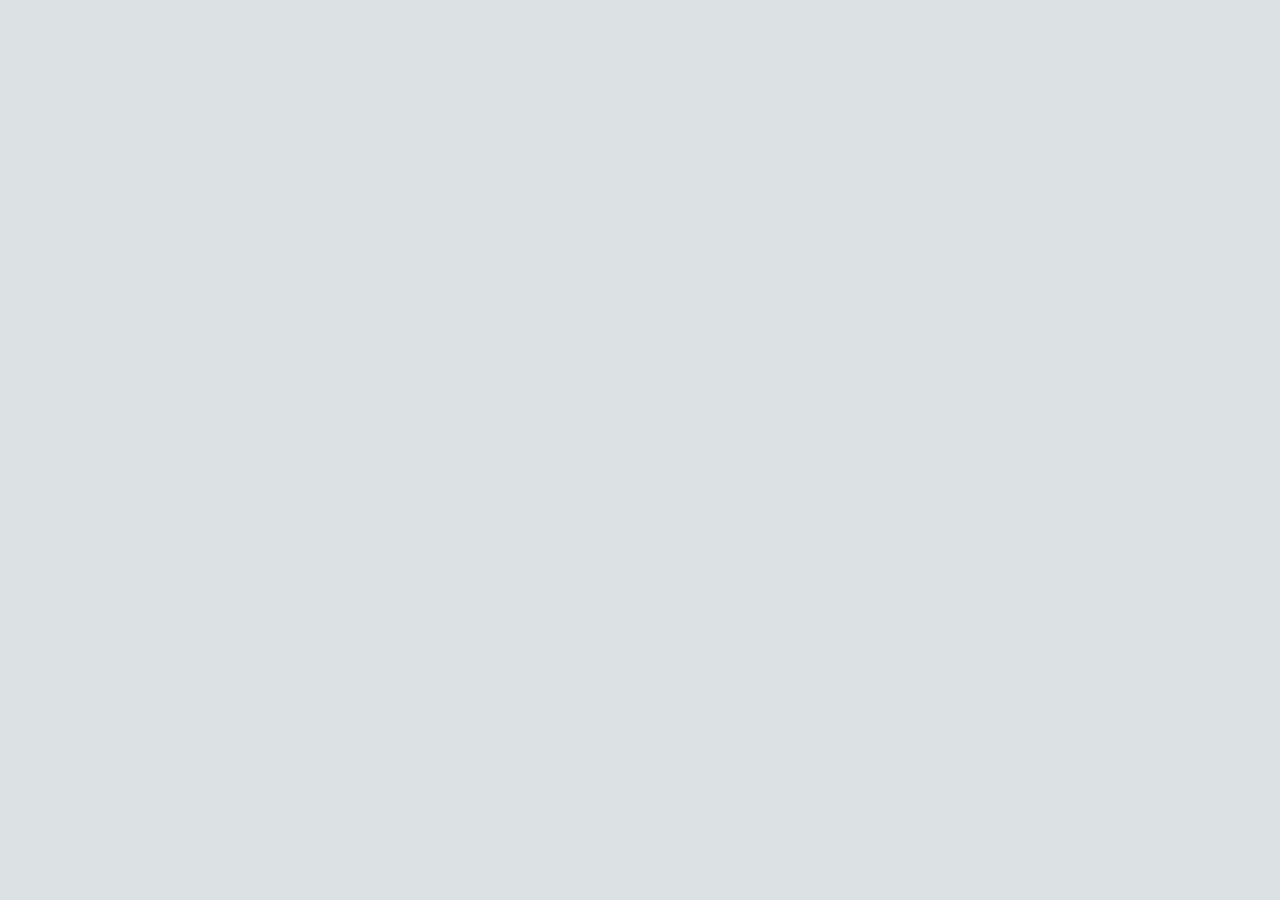
==== about.html @ fcdd67ab "Add files via upload" ====
<!DOCTYPE html>
<html>
<head>
<meta charset="utf-8">
<meta name="viewport" content="width=device-width, initial-scale=1">
<script src="./support.js"></script>
</head>
<body>
<x-dc>
<helmet>
  <title>Duchamp Journal · About Us</title>
  <link rel="stylesheet" href="ds/styles.css">
  <link href="https://fonts.googleapis.com/css2?family=Cormorant+Garamond:ital,wght@0,600;0,700;1,400;1,500;1,600;1,700&amp;family=Italianno&amp;family=Playfair+Display:ital,wght@1,700&amp;family=Inter:ital,wght@1,900&amp;display=swap" rel="stylesheet">
  <style>body{margin:0;background:#DCE2E3}a{color:#8D9680}a:hover{color:#2E3A45}</style>
  <script src="js/qr-data.js"></script>
  <script src="js/img-map.js"></script>
  <script src="ds/_ds_bundle.js"></script>
</helmet>
<template id="__bundler_thumbnail"><svg xmlns="http://www.w3.org/2000/svg" viewBox="0 0 100 100"><rect width="100" height="100" fill="#DCE2E3"></rect><text x="50" y="62" text-anchor="middle" font-family="Georgia,serif" font-size="30" fill="#2E3A45">DJ</text></svg></template>
<div style="min-height:100vh;padding:24px 16px 72px;box-sizing:border-box">
  <div style="max-width:748px;margin:0 auto 14px;display:flex"><a href="index.html" style="font-family:Georgia,serif;font-style:italic;font-size:15px;color:#5C6975;text-decoration:none">← All articles</a></div>
  <main data-screen-label="About Us · English" style="max-width:748px;margin:0 auto;background:#FDFDFD;overflow:hidden;box-shadow:0 0 0 1px rgba(46,58,69,.04);--sheet-pad-mobile:40px">
    <x-import component-from-global-scope="AboutUsWeb" from="js/AboutUsWeb.jsx" lang="en" hint-size="100%,2400px"></x-import>
  </main>
</div>
</x-dc>
</body>
</html>
---- ds/styles.css ----
@import url("tokens/fonts.css");
@import url("tokens/colors.css");
@import url("tokens/typography.css");
@import url("tokens/spacing.css");
@import url("tokens/surfaces.css");
@import url("tokens/motion.css");
@import url("tokens/base.css");
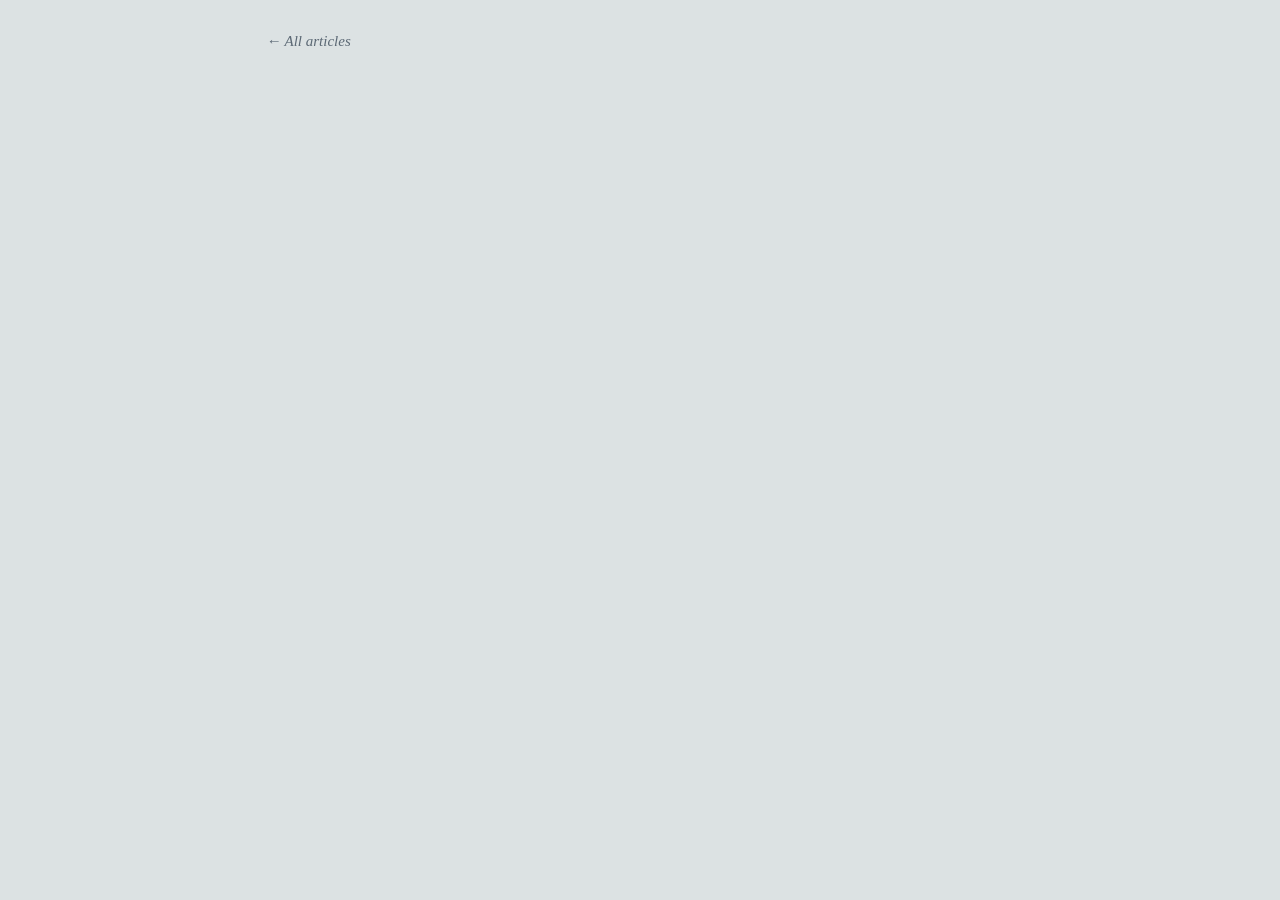
==== commit f384754c: "Add files via upload" ====
--- a/about.html
+++ b/about.html
@@ -1,28 +1,20 @@
-<!DOCTYPE html>
-<html>
-<head>
-<meta charset="utf-8">
-<meta name="viewport" content="width=device-width, initial-scale=1">
-<script src="./support.js"></script>
-</head>
-<body>
-<x-dc>
-<helmet>
-  <title>Duchamp Journal · About Us</title>
-  <link rel="stylesheet" href="ds/styles.css">
-  <link href="https://fonts.googleapis.com/css2?family=Cormorant+Garamond:ital,wght@0,600;0,700;1,400;1,500;1,600;1,700&amp;family=Italianno&amp;family=Playfair+Display:ital,wght@1,700&amp;family=Inter:ital,wght@1,900&amp;display=swap" rel="stylesheet">
-  <style>body{margin:0;background:#DCE2E3}a{color:#8D9680}a:hover{color:#2E3A45}</style>
-  <script src="js/qr-data.js"></script>
-  <script src="js/img-map.js"></script>
-  <script src="ds/_ds_bundle.js"></script>
-</helmet>
-<template id="__bundler_thumbnail"><svg xmlns="http://www.w3.org/2000/svg" viewBox="0 0 100 100"><rect width="100" height="100" fill="#DCE2E3"></rect><text x="50" y="62" text-anchor="middle" font-family="Georgia,serif" font-size="30" fill="#2E3A45">DJ</text></svg></template>
-<div style="min-height:100vh;padding:24px 16px 72px;box-sizing:border-box">
-  <div style="max-width:748px;margin:0 auto 14px;display:flex"><a href="index.html" style="font-family:Georgia,serif;font-style:italic;font-size:15px;color:#5C6975;text-decoration:none">← All articles</a></div>
-  <main data-screen-label="About Us · English" style="max-width:748px;margin:0 auto;background:#FDFDFD;overflow:hidden;box-shadow:0 0 0 1px rgba(46,58,69,.04);--sheet-pad-mobile:40px">
-    <x-import component-from-global-scope="AboutUsWeb" from="js/AboutUsWeb.jsx" lang="en" hint-size="100%,2400px"></x-import>
-  </main>
+<!doctype html>
+<html lang="en"><head><meta charset="utf-8"><meta name="viewport" content="width=device-width, initial-scale=1">
+<title>Duchamp Journal · About Us</title>
+<link rel="stylesheet" href="ds/styles.css">
+<link href="https://fonts.googleapis.com/css2?family=Cormorant+Garamond:ital,wght@0,600;0,700;1,400;1,500;1,600;1,700&family=Italianno&family=Playfair+Display:ital,wght@1,700&family=Inter:ital,wght@1,900&display=swap" rel="stylesheet">
+<style>body{margin:0;background:#DCE2E3}a{color:#8D9680}a:hover{color:#2E3A45}</style>
+</head><body>
+<div style="min-height:100vh;padding:24px 16px 56px;box-sizing:border-box">
+  <div style="max-width:748px;margin:0 auto 14px"><a href="index.html" style="font-family:Georgia,serif;font-style:italic;font-size:15px;color:#5C6975;text-decoration:none">← All articles</a></div>
+  <main aria-label="About Us" style="max-width:748px;margin:0 auto;background:#FDFDFD;overflow:hidden;--sheet-pad-mobile:40px"><div id="root"></div></main>
 </div>
-</x-dc>
-</body>
-</html>
+<script src="js/img-map.js"></script>
+<script src="js/qr-data.js"></script>
+<script src="https://unpkg.com/react@18.3.1/umd/react.production.min.js" crossorigin="anonymous"></script>
+<script src="https://unpkg.com/react-dom@18.3.1/umd/react-dom.production.min.js" crossorigin="anonymous"></script>
+<script src="https://unpkg.com/@babel/standalone@7.29.0/babel.min.js" crossorigin="anonymous"></script>
+<script src="ds/_ds_bundle.js"></script>
+<script type="text/babel" src="js/AboutUsWeb.jsx"></script>
+<script type="text/babel">ReactDOM.createRoot(document.getElementById('root')).render(<AboutUsWeb lang="en"/>);</script>
+</body></html>
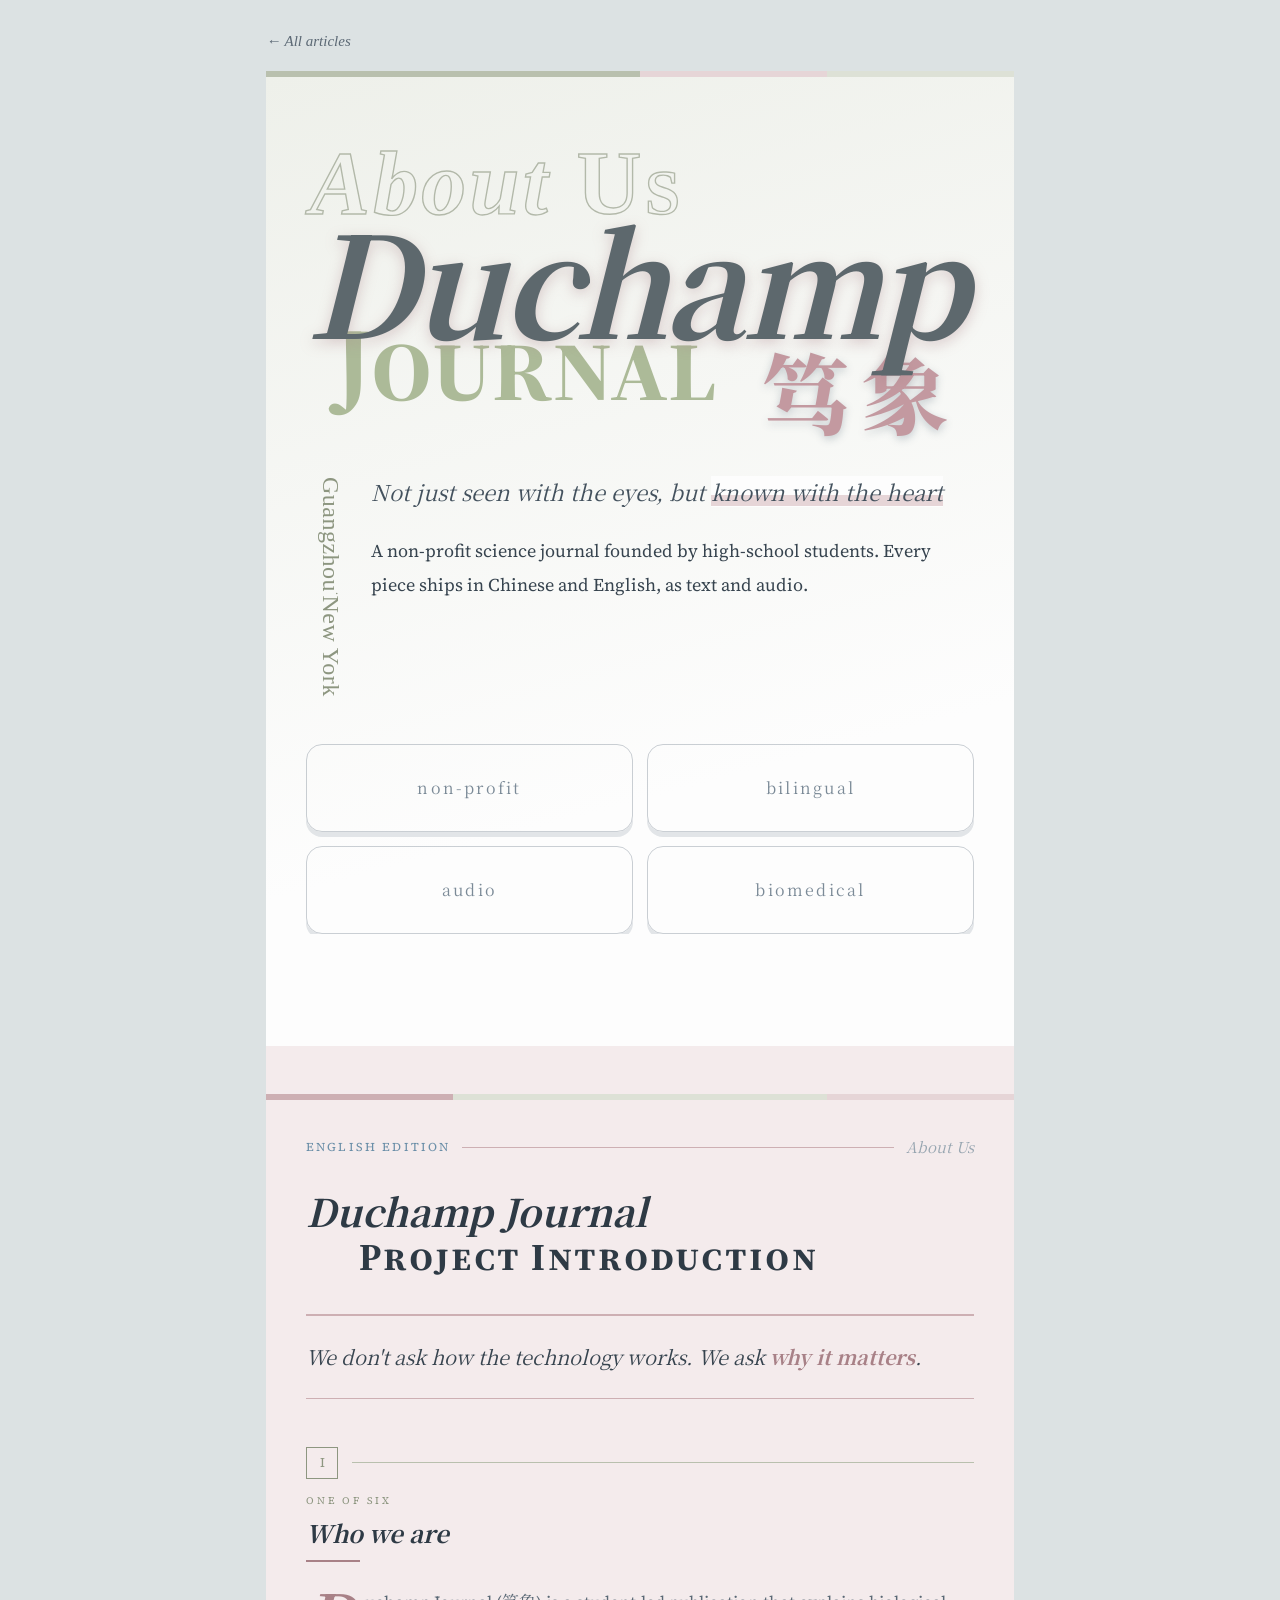
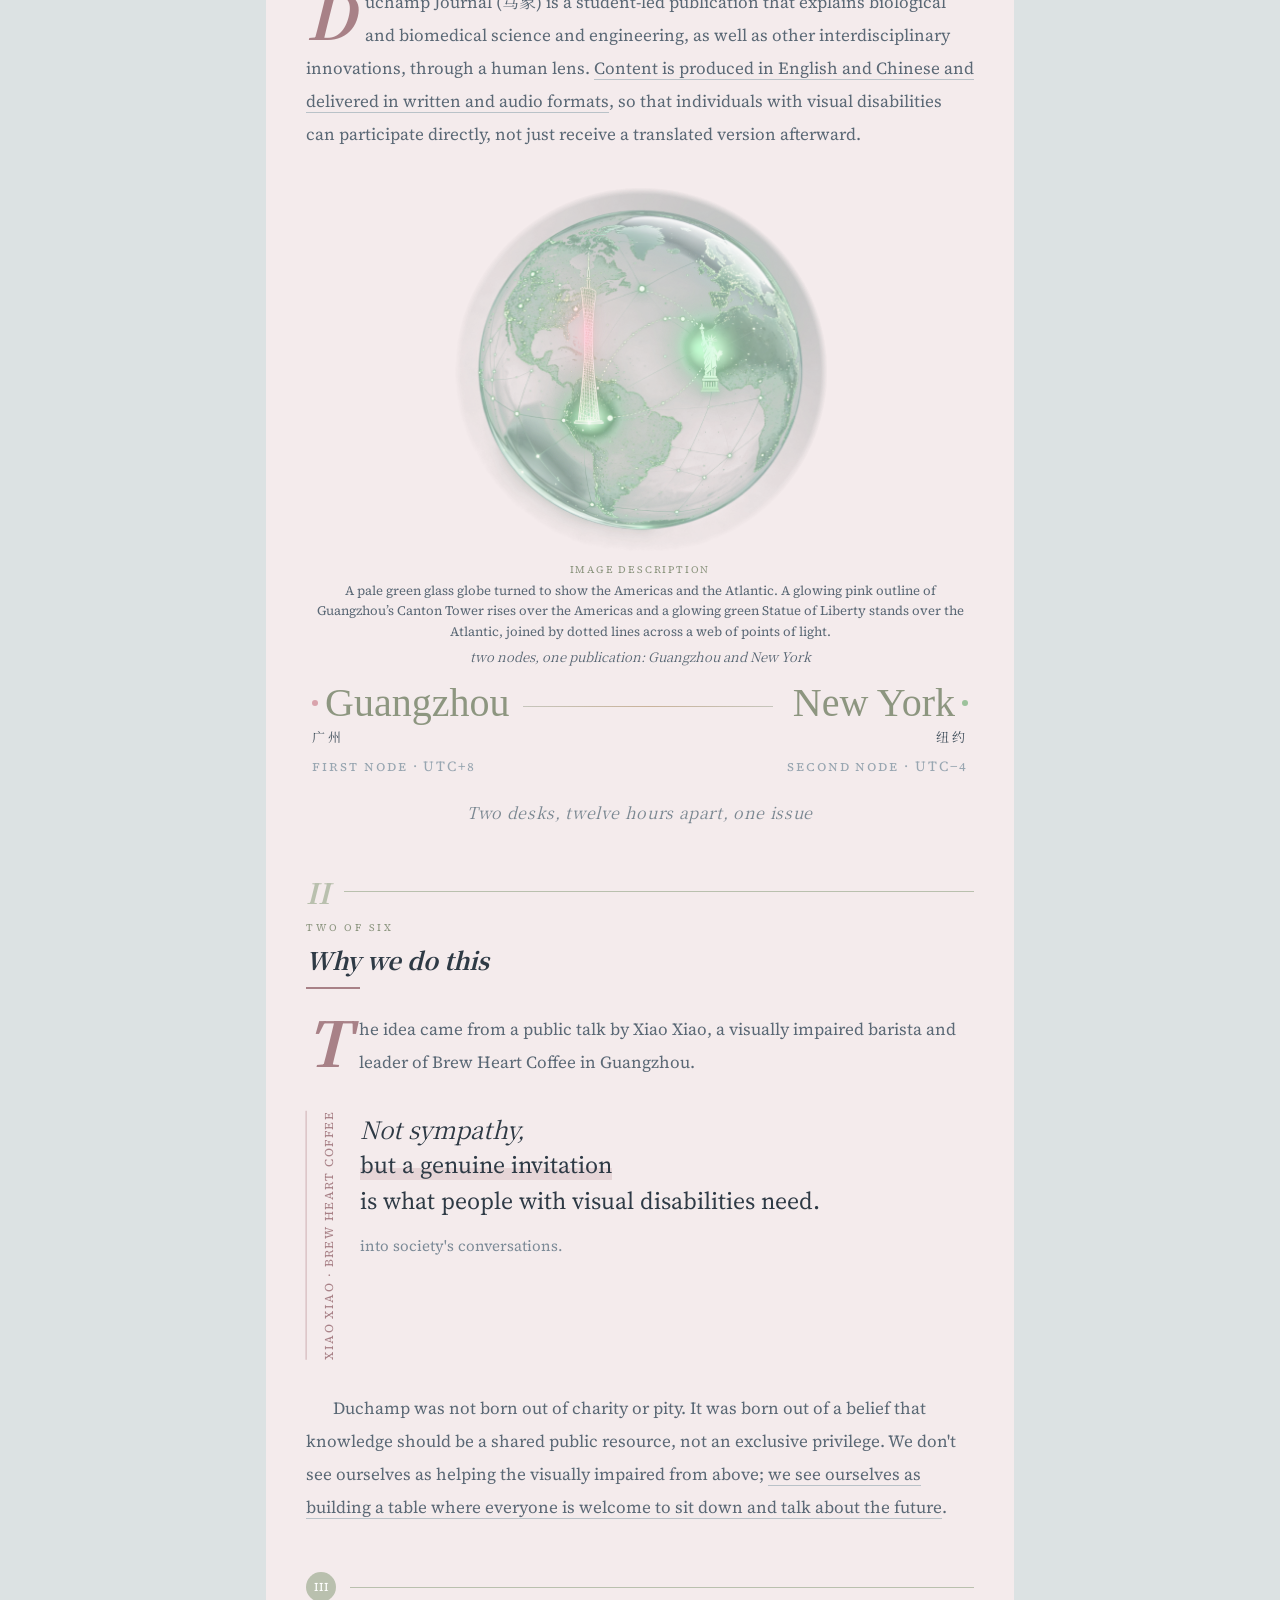
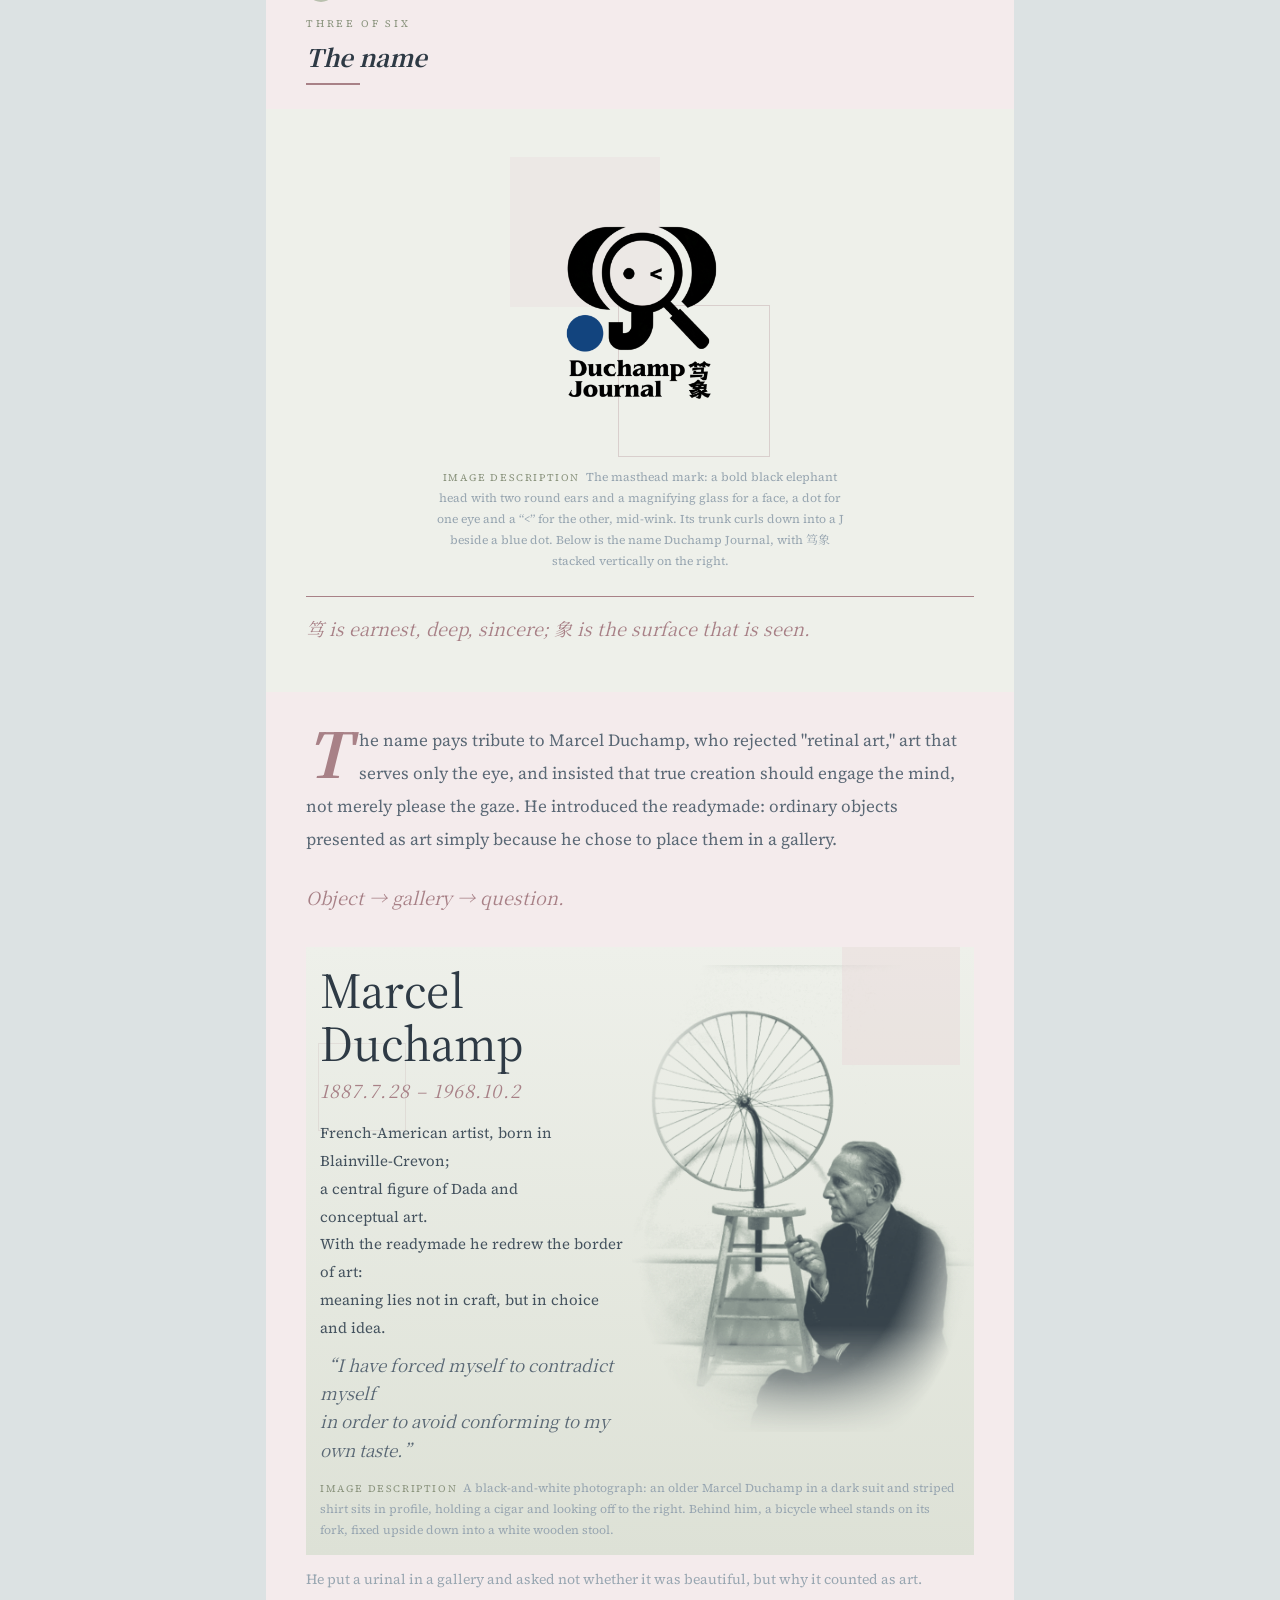
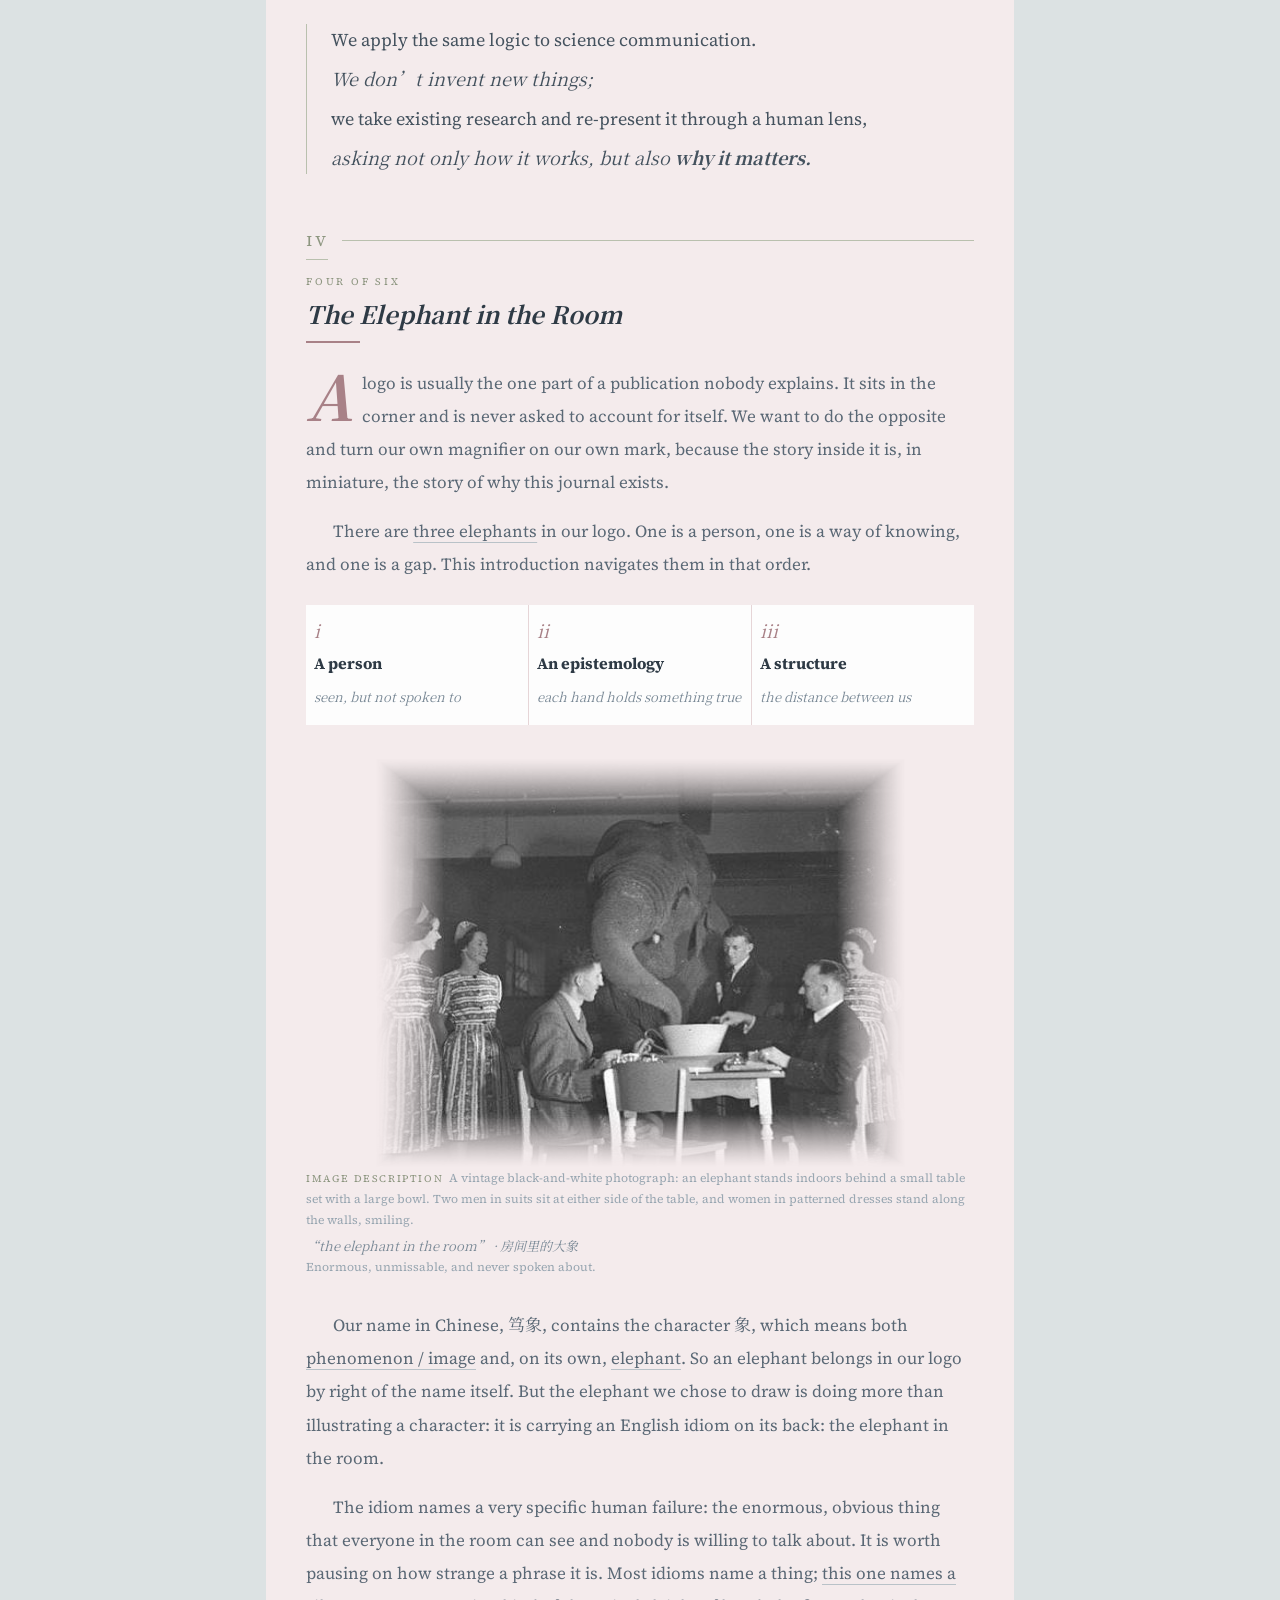
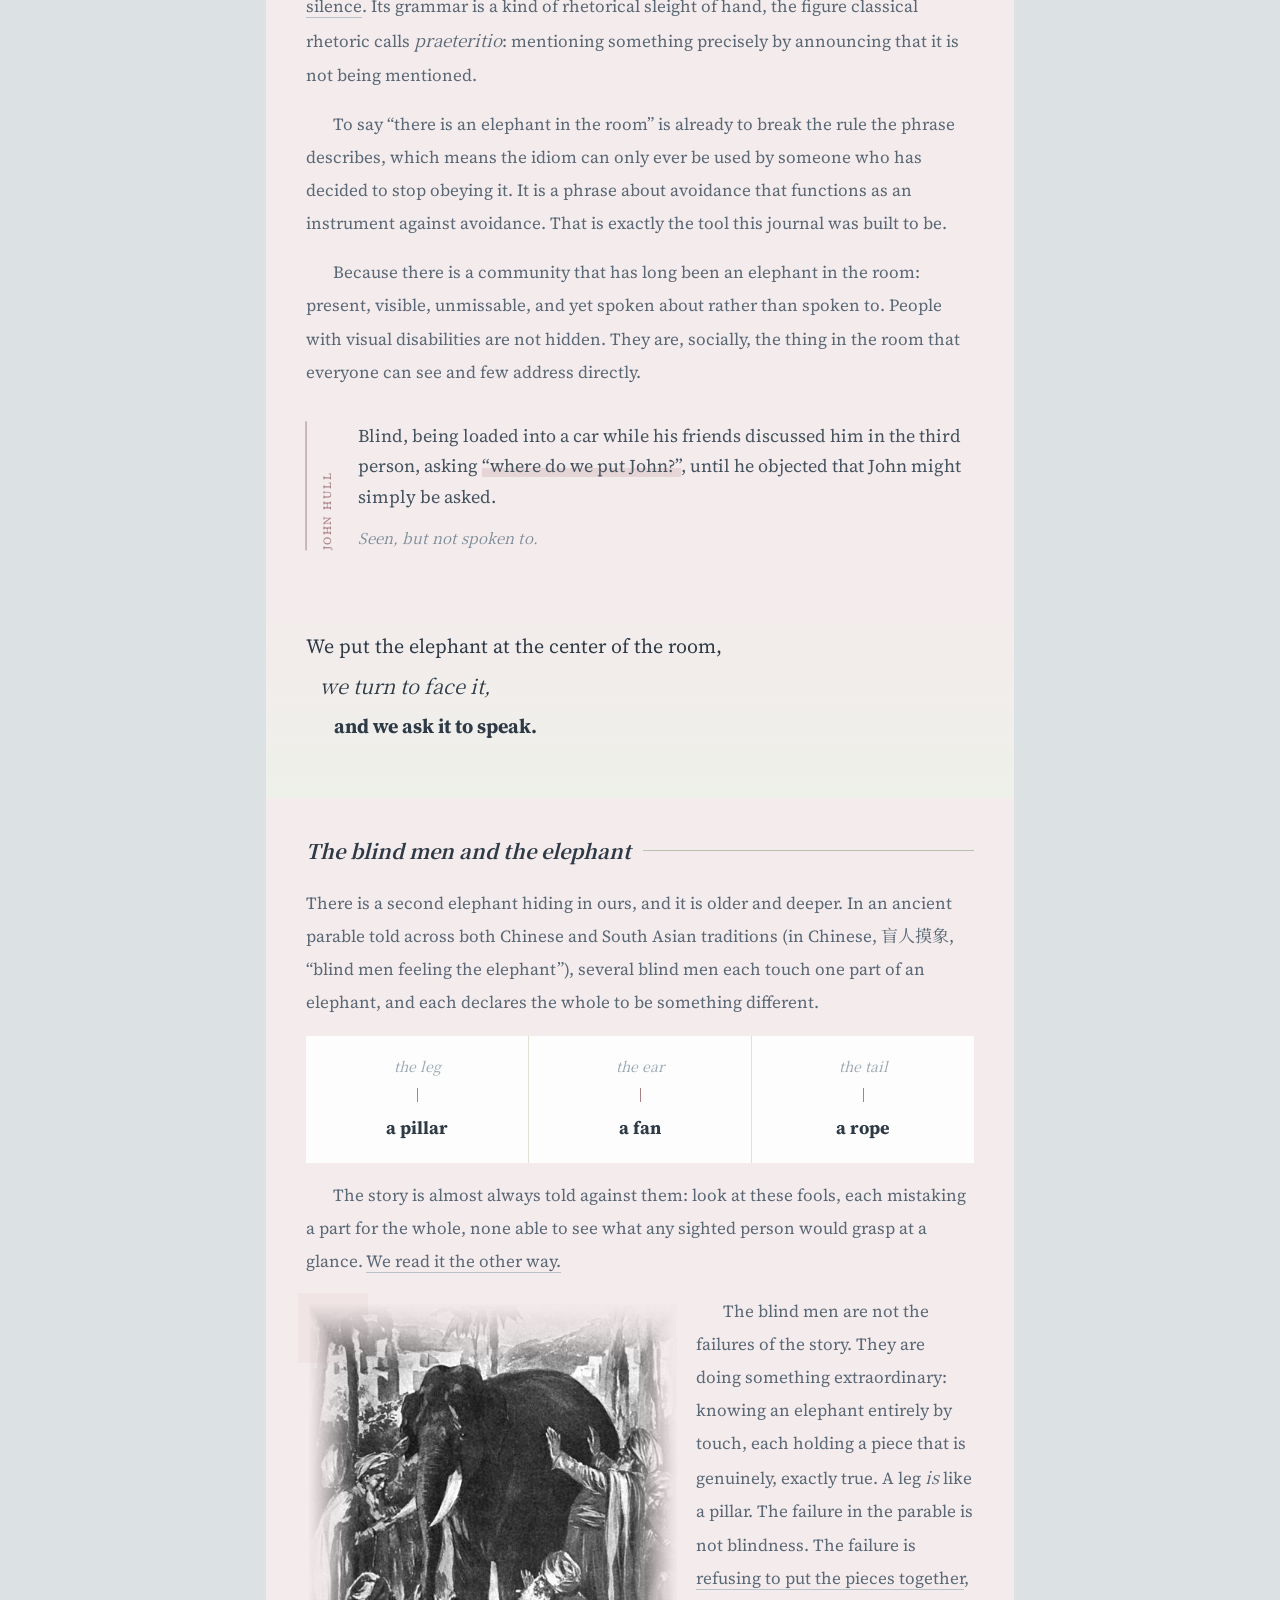
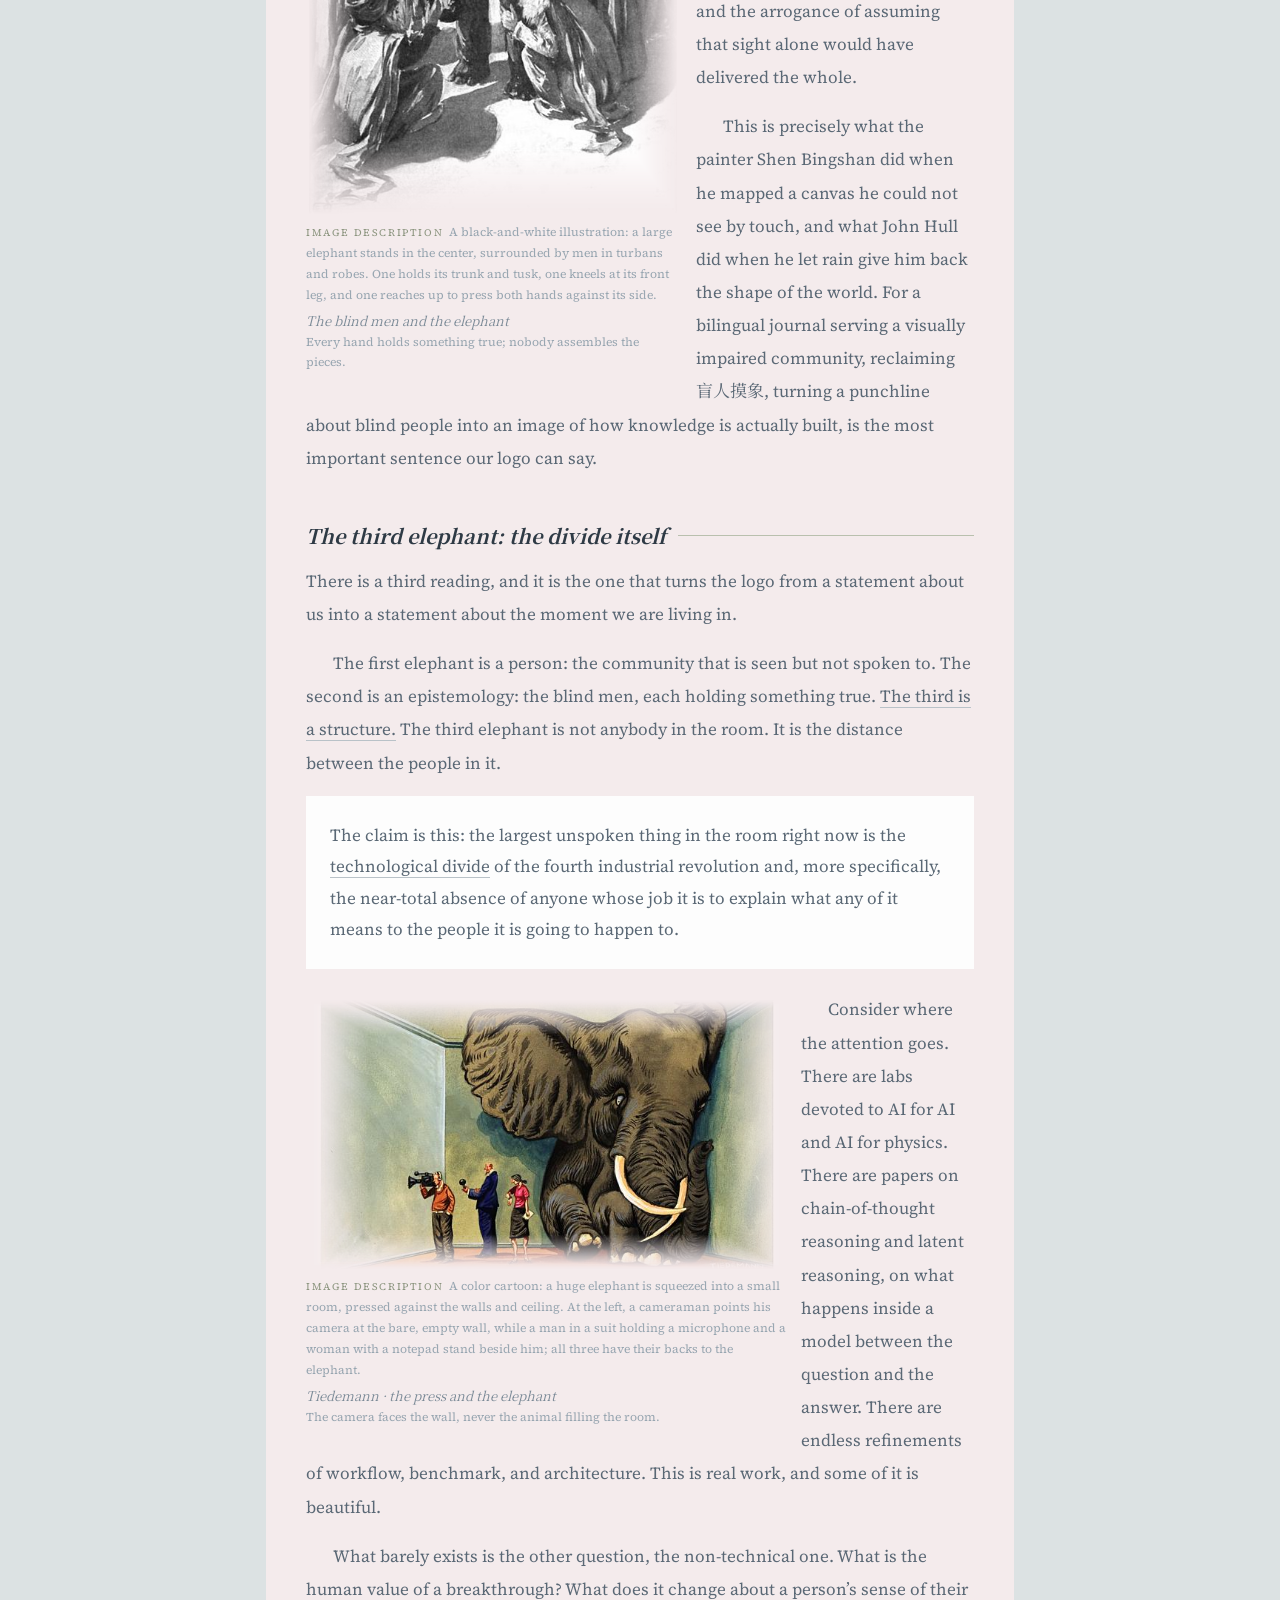
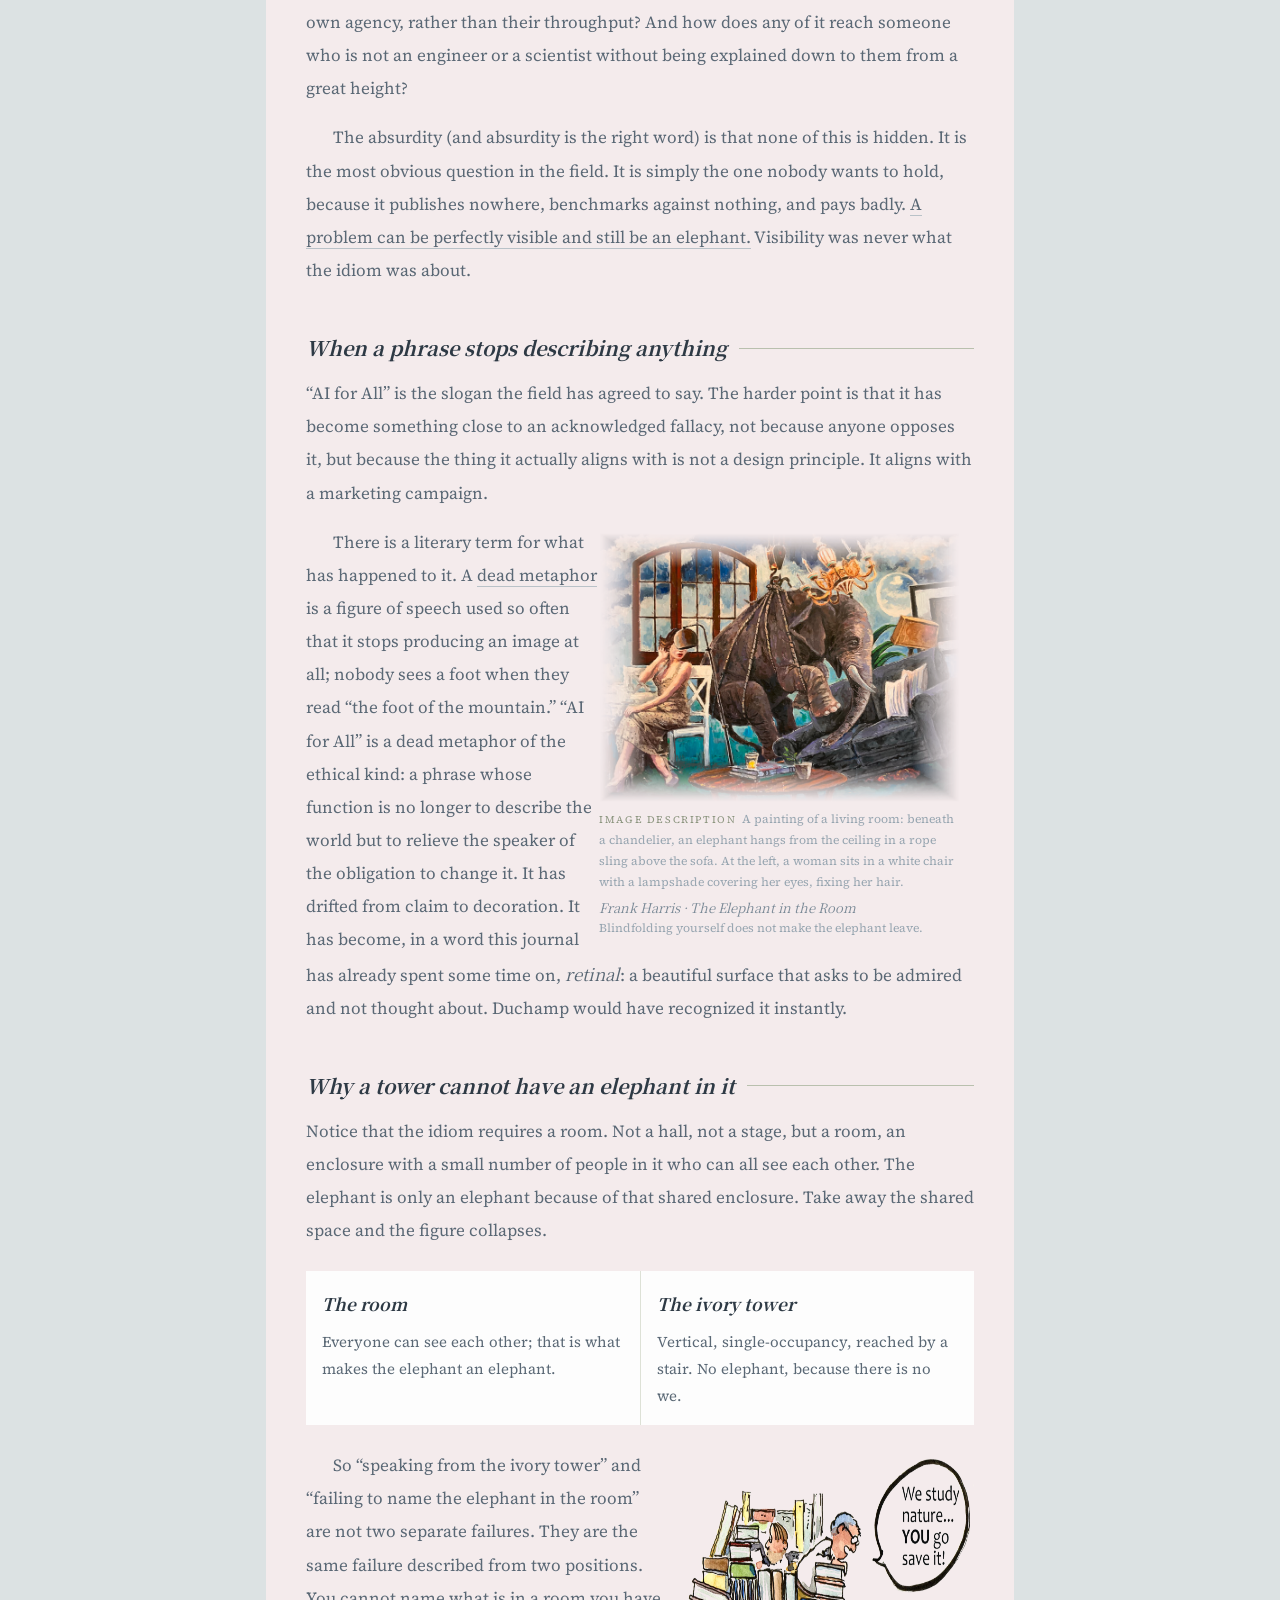
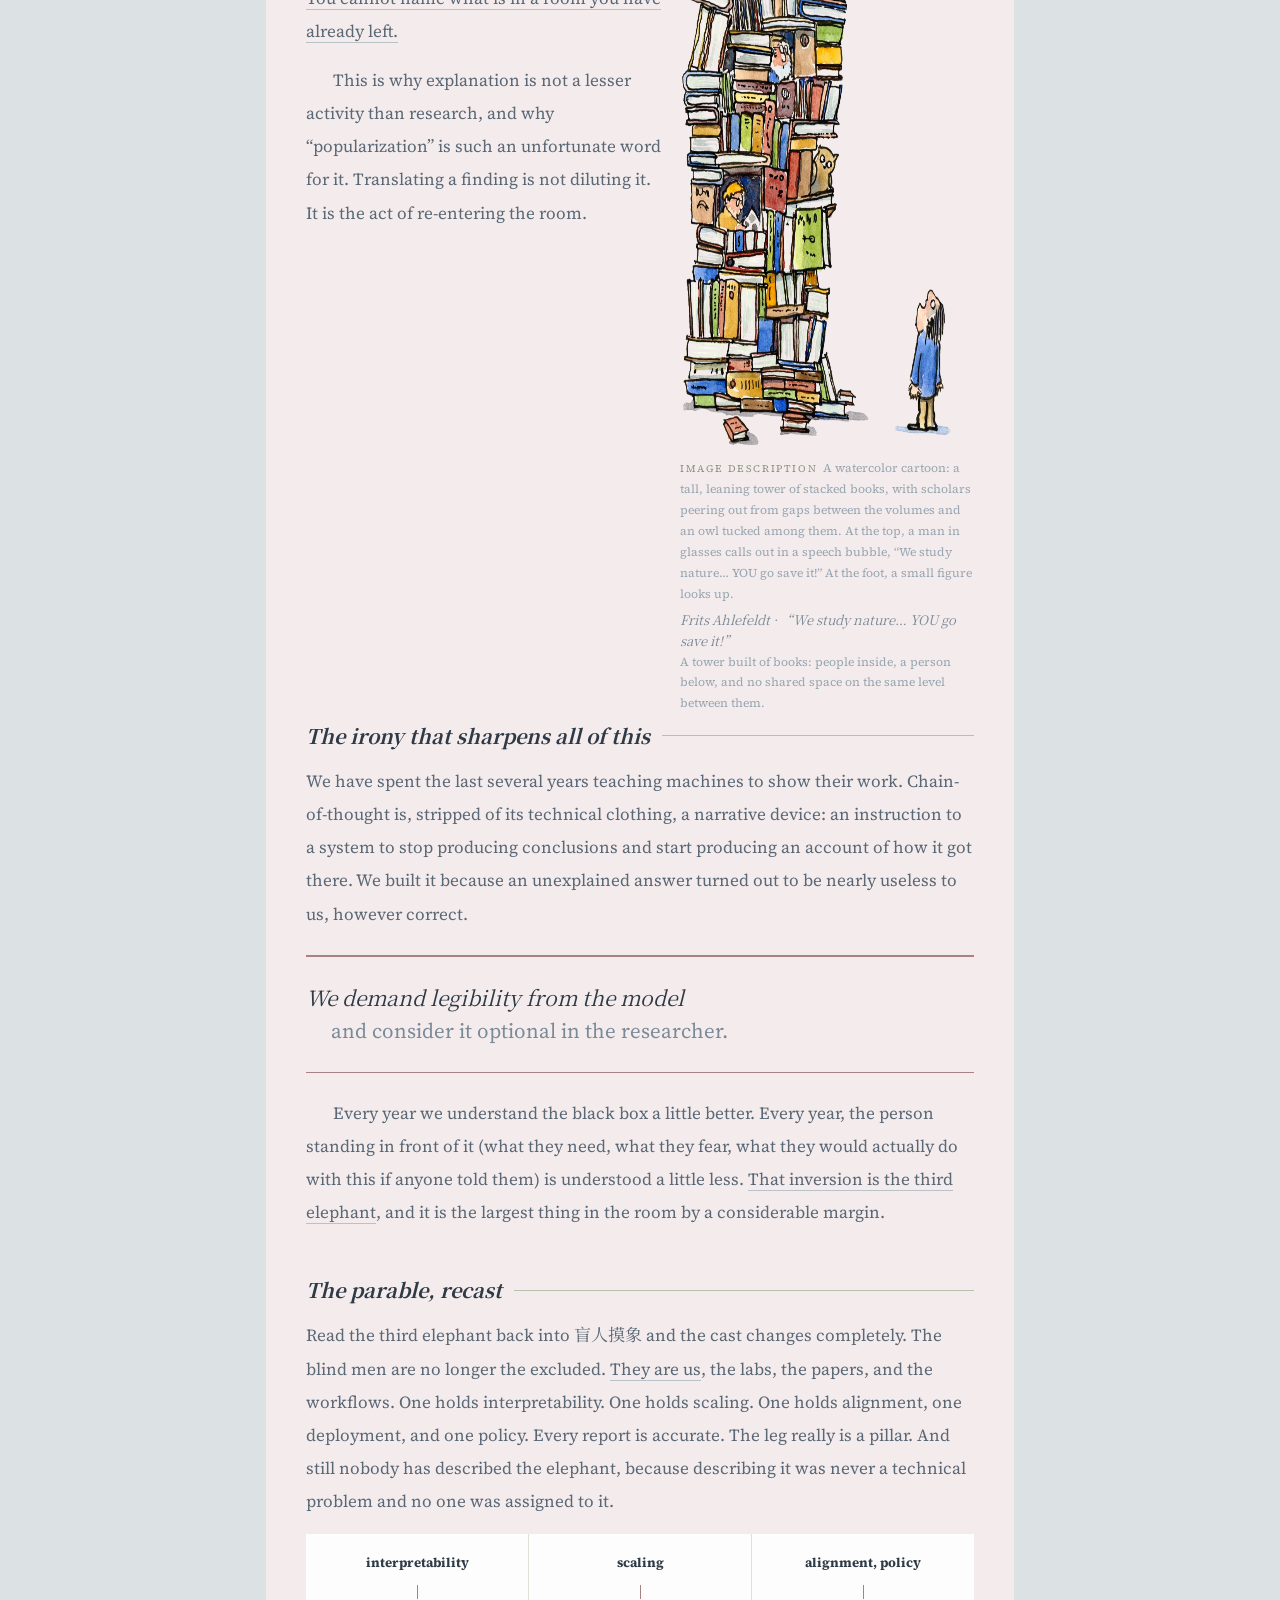
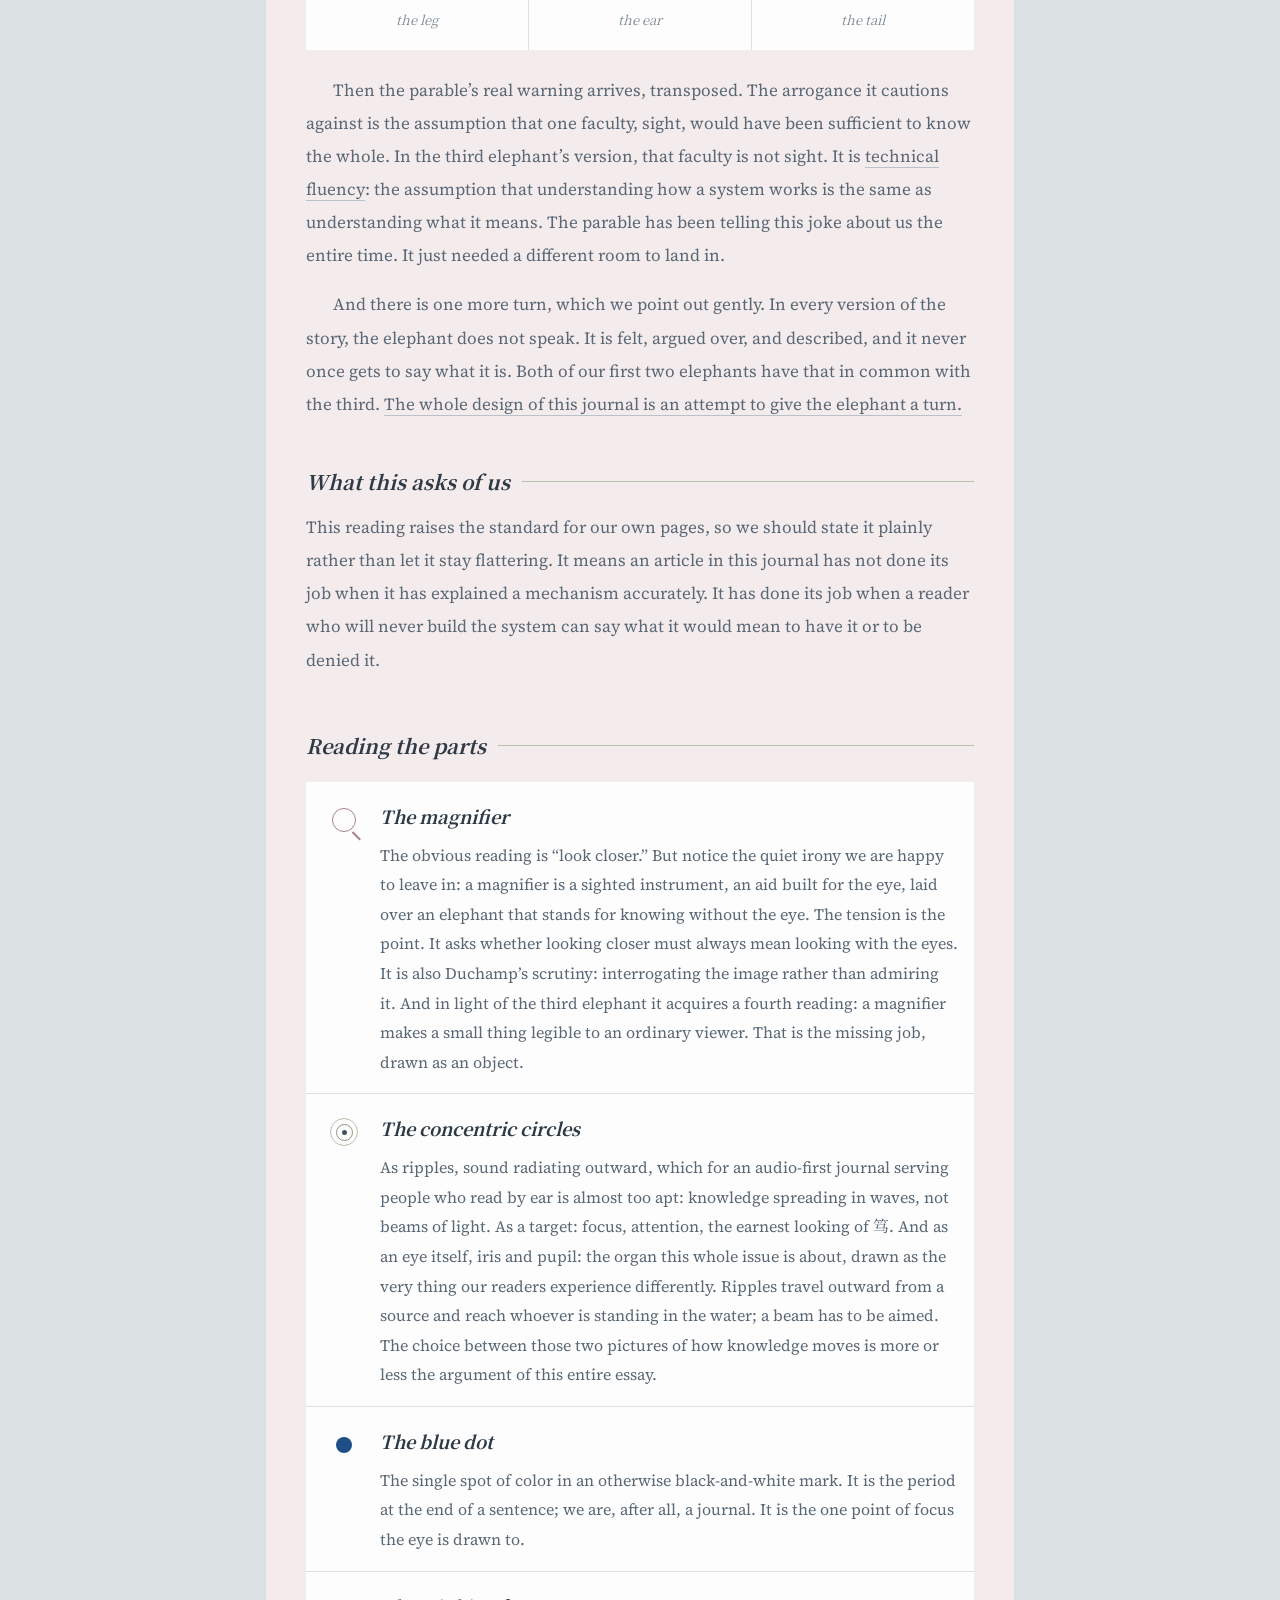
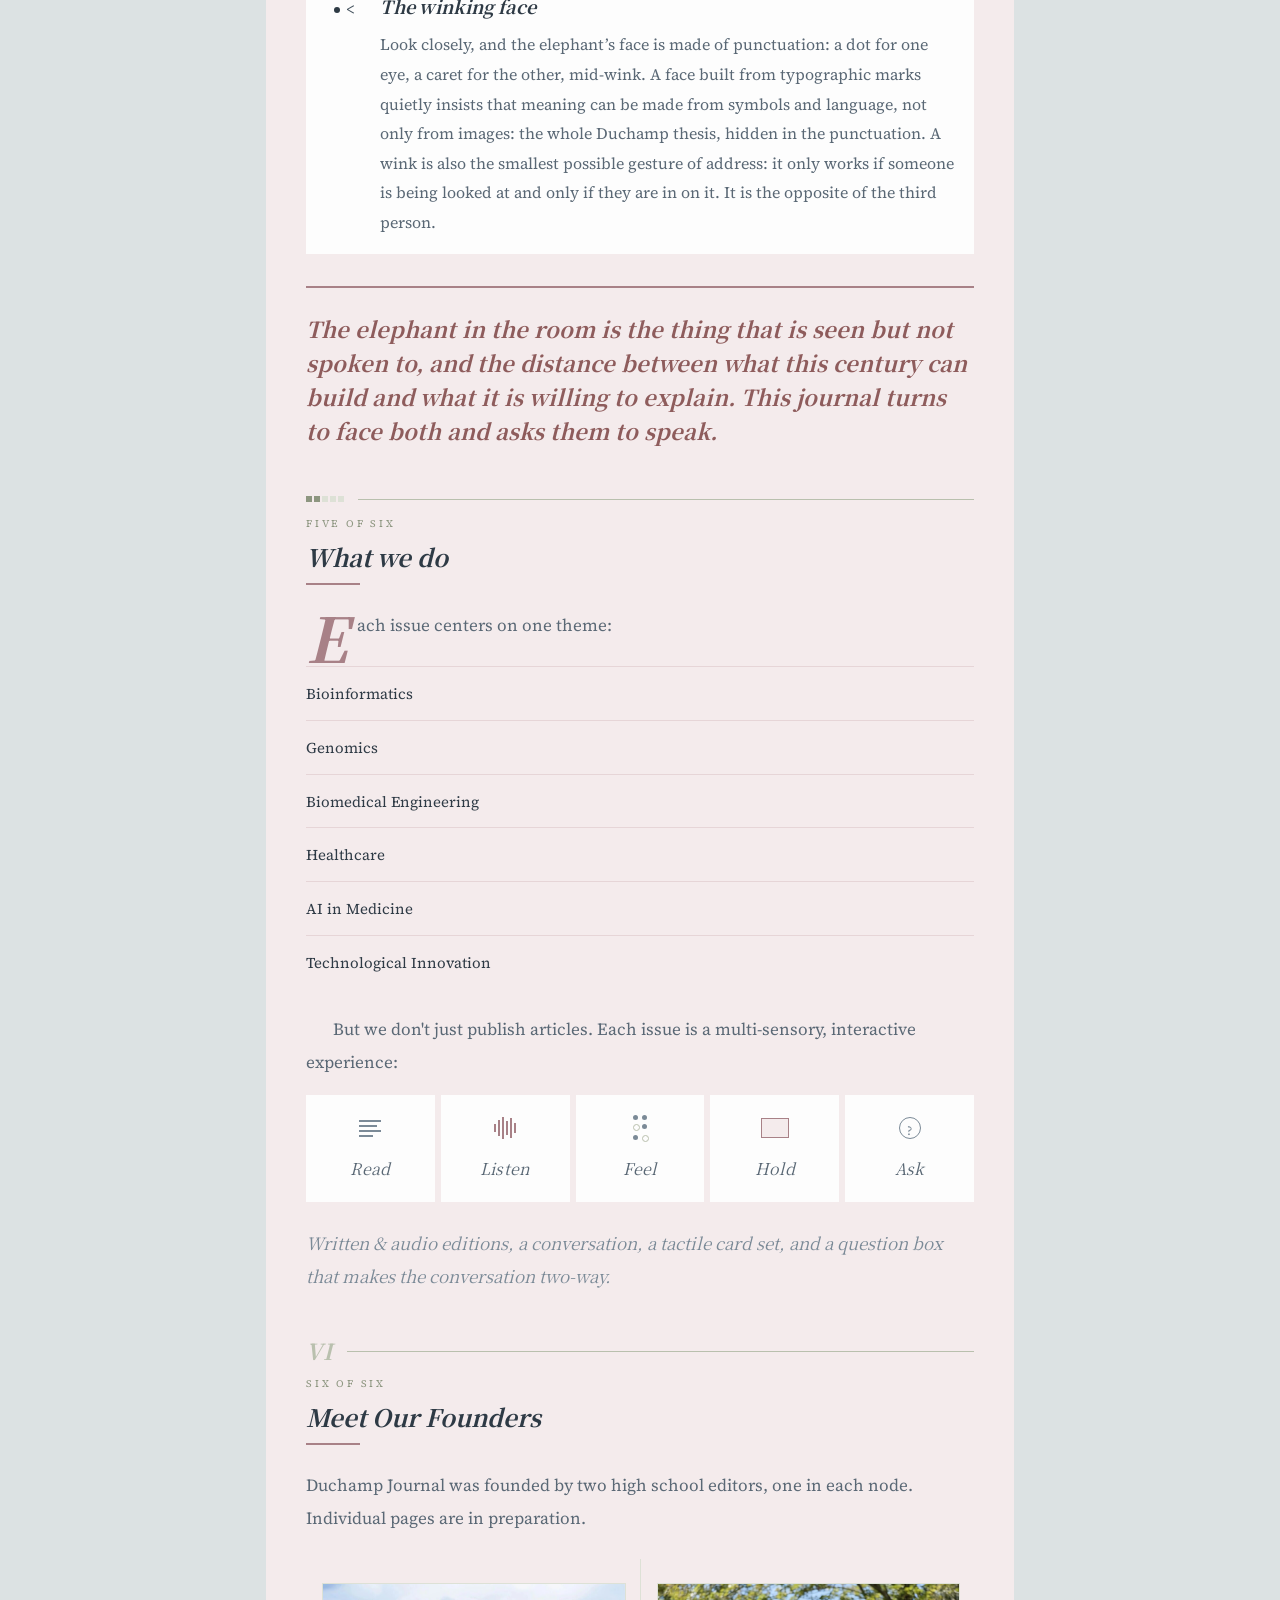
==== commit 9659a36b: "Add files via upload" ====
--- a/about.html
+++ b/about.html
@@ -9,12 +9,12351 @@
   <div style="max-width:748px;margin:0 auto 14px"><a href="index.html" style="font-family:Georgia,serif;font-style:italic;font-size:15px;color:#5C6975;text-decoration:none">← All articles</a></div>
   <main aria-label="About Us" style="max-width:748px;margin:0 auto;background:#FDFDFD;overflow:hidden;--sheet-pad-mobile:40px"><div id="root"></div></main>
 </div>
-<script src="js/img-map.js"></script>
-<script src="js/qr-data.js"></script>
-<script src="https://unpkg.com/react@18.3.1/umd/react.production.min.js" crossorigin="anonymous"></script>
-<script src="https://unpkg.com/react-dom@18.3.1/umd/react-dom.production.min.js" crossorigin="anonymous"></script>
-<script src="https://unpkg.com/@babel/standalone@7.29.0/babel.min.js" crossorigin="anonymous"></script>
-<script src="ds/_ds_bundle.js"></script>
-<script type="text/babel" src="js/AboutUsWeb.jsx"></script>
-<script type="text/babel">ReactDOM.createRoot(document.getElementById('root')).render(<AboutUsWeb lang="en"/>);</script>
+<script>window.__IMG={"../assets/globe-glow-v8.png":"assets/globe-glow-v8.png","../assets/logo-lockup.png":"assets/logo-lockup.png","../assets/duchamp-portrait-v2.png":"assets/duchamp-portrait-v2.png","../assets/elephant-room-color.png":"assets/elephant-room-color.png","../assets/blind-men-elephant.png":"assets/blind-men-elephant.png","../assets/elephant-press-color.png":"assets/elephant-press-color.png","../assets/elephant-blindfold-color.png":"assets/elephant-blindfold-color.png","../assets/ivory-tower-books.png":"assets/ivory-tower-books.png","../assets/founder-cathy.jpg":"assets/founder-cathy.jpg","../assets/founder-rose.jpg":"assets/founder-rose.jpg","../assets/helen-keller/keller-sullivan-1920s.webp":"assets/helen-keller/keller-sullivan-1920s.webp","../assets/helen-keller/helen-keller-portrait.webp":"assets/helen-keller/helen-keller-portrait.webp","../assets/helen-keller/eye-reflection.jpg":"assets/helen-keller/eye-reflection.jpg"};
+(function(){function fix(n){if(n.nodeType!==1)return;var l=n.tagName==="IMG"?[n]:n.querySelectorAll("img");for(var i=0;i<l.length;i++){var s=l[i].getAttribute("src");if(s&&window.__IMG[s])l[i].setAttribute("src",window.__IMG[s]);}}new MutationObserver(function(m){m.forEach(function(r){if(r.type==="attributes")fix(r.target);else r.addedNodes.forEach(fix);});}).observe(document.documentElement,{childList:true,subtree:true,attributes:true,attributeFilter:["src"]});})();</script>
+<script>window.WX_QR = "[data-uri]";
+</script>
+<script>/**
+ * @license React
+ * react.production.min.js
+ *
+ * Copyright (c) Facebook, Inc. and its affiliates.
+ *
+ * This source code is licensed under the MIT license found in the
+ * LICENSE file in the root directory of this source tree.
+ */
+(function(){'use strict';(function(c,x){"object"===typeof exports&&"undefined"!==typeof module?x(exports):"function"===typeof define&&define.amd?define(["exports"],x):(c=c||self,x(c.React={}))})(this,function(c){function x(a){if(null===a||"object"!==typeof a)return null;a=V&&a[V]||a["@@iterator"];return"function"===typeof a?a:null}function w(a,b,e){this.props=a;this.context=b;this.refs=W;this.updater=e||X}function Y(){}function K(a,b,e){this.props=a;this.context=b;this.refs=W;this.updater=e||X}function Z(a,b,
+e){var m,d={},c=null,h=null;if(null!=b)for(m in void 0!==b.ref&&(h=b.ref),void 0!==b.key&&(c=""+b.key),b)aa.call(b,m)&&!ba.hasOwnProperty(m)&&(d[m]=b[m]);var l=arguments.length-2;if(1===l)d.children=e;else if(1<l){for(var f=Array(l),k=0;k<l;k++)f[k]=arguments[k+2];d.children=f}if(a&&a.defaultProps)for(m in l=a.defaultProps,l)void 0===d[m]&&(d[m]=l[m]);return{$$typeof:y,type:a,key:c,ref:h,props:d,_owner:L.current}}function oa(a,b){return{$$typeof:y,type:a.type,key:b,ref:a.ref,props:a.props,_owner:a._owner}}
+function M(a){return"object"===typeof a&&null!==a&&a.$$typeof===y}function pa(a){var b={"=":"=0",":":"=2"};return"$"+a.replace(/[=:]/g,function(a){return b[a]})}function N(a,b){return"object"===typeof a&&null!==a&&null!=a.key?pa(""+a.key):b.toString(36)}function B(a,b,e,m,d){var c=typeof a;if("undefined"===c||"boolean"===c)a=null;var h=!1;if(null===a)h=!0;else switch(c){case "string":case "number":h=!0;break;case "object":switch(a.$$typeof){case y:case qa:h=!0}}if(h)return h=a,d=d(h),a=""===m?"."+
+N(h,0):m,ca(d)?(e="",null!=a&&(e=a.replace(da,"$&/")+"/"),B(d,b,e,"",function(a){return a})):null!=d&&(M(d)&&(d=oa(d,e+(!d.key||h&&h.key===d.key?"":(""+d.key).replace(da,"$&/")+"/")+a)),b.push(d)),1;h=0;m=""===m?".":m+":";if(ca(a))for(var l=0;l<a.length;l++){c=a[l];var f=m+N(c,l);h+=B(c,b,e,f,d)}else if(f=x(a),"function"===typeof f)for(a=f.call(a),l=0;!(c=a.next()).done;)c=c.value,f=m+N(c,l++),h+=B(c,b,e,f,d);else if("object"===c)throw b=String(a),Error("Objects are not valid as a React child (found: "+
+("[object Object]"===b?"object with keys {"+Object.keys(a).join(", ")+"}":b)+"). If you meant to render a collection of children, use an array instead.");return h}function C(a,b,e){if(null==a)return a;var c=[],d=0;B(a,c,"","",function(a){return b.call(e,a,d++)});return c}function ra(a){if(-1===a._status){var b=a._result;b=b();b.then(function(b){if(0===a._status||-1===a._status)a._status=1,a._result=b},function(b){if(0===a._status||-1===a._status)a._status=2,a._result=b});-1===a._status&&(a._status=
+0,a._result=b)}if(1===a._status)return a._result.default;throw a._result;}function O(a,b){var e=a.length;a.push(b);a:for(;0<e;){var c=e-1>>>1,d=a[c];if(0<D(d,b))a[c]=b,a[e]=d,e=c;else break a}}function p(a){return 0===a.length?null:a[0]}function E(a){if(0===a.length)return null;var b=a[0],e=a.pop();if(e!==b){a[0]=e;a:for(var c=0,d=a.length,k=d>>>1;c<k;){var h=2*(c+1)-1,l=a[h],f=h+1,g=a[f];if(0>D(l,e))f<d&&0>D(g,l)?(a[c]=g,a[f]=e,c=f):(a[c]=l,a[h]=e,c=h);else if(f<d&&0>D(g,e))a[c]=g,a[f]=e,c=f;else break a}}return b}
+function D(a,b){var c=a.sortIndex-b.sortIndex;return 0!==c?c:a.id-b.id}function P(a){for(var b=p(r);null!==b;){if(null===b.callback)E(r);else if(b.startTime<=a)E(r),b.sortIndex=b.expirationTime,O(q,b);else break;b=p(r)}}function Q(a){z=!1;P(a);if(!u)if(null!==p(q))u=!0,R(S);else{var b=p(r);null!==b&&T(Q,b.startTime-a)}}function S(a,b){u=!1;z&&(z=!1,ea(A),A=-1);F=!0;var c=k;try{P(b);for(n=p(q);null!==n&&(!(n.expirationTime>b)||a&&!fa());){var m=n.callback;if("function"===typeof m){n.callback=null;
+k=n.priorityLevel;var d=m(n.expirationTime<=b);b=v();"function"===typeof d?n.callback=d:n===p(q)&&E(q);P(b)}else E(q);n=p(q)}if(null!==n)var g=!0;else{var h=p(r);null!==h&&T(Q,h.startTime-b);g=!1}return g}finally{n=null,k=c,F=!1}}function fa(){return v()-ha<ia?!1:!0}function R(a){G=a;H||(H=!0,I())}function T(a,b){A=ja(function(){a(v())},b)}function ka(a){throw Error("act(...) is not supported in production builds of React.");}var y=Symbol.for("react.element"),qa=Symbol.for("react.portal"),sa=Symbol.for("react.fragment"),
+ta=Symbol.for("react.strict_mode"),ua=Symbol.for("react.profiler"),va=Symbol.for("react.provider"),wa=Symbol.for("react.context"),xa=Symbol.for("react.forward_ref"),ya=Symbol.for("react.suspense"),za=Symbol.for("react.memo"),Aa=Symbol.for("react.lazy"),V=Symbol.iterator,X={isMounted:function(a){return!1},enqueueForceUpdate:function(a,b,c){},enqueueReplaceState:function(a,b,c,m){},enqueueSetState:function(a,b,c,m){}},la=Object.assign,W={};w.prototype.isReactComponent={};w.prototype.setState=function(a,
+b){if("object"!==typeof a&&"function"!==typeof a&&null!=a)throw Error("setState(...): takes an object of state variables to update or a function which returns an object of state variables.");this.updater.enqueueSetState(this,a,b,"setState")};w.prototype.forceUpdate=function(a){this.updater.enqueueForceUpdate(this,a,"forceUpdate")};Y.prototype=w.prototype;var t=K.prototype=new Y;t.constructor=K;la(t,w.prototype);t.isPureReactComponent=!0;var ca=Array.isArray,aa=Object.prototype.hasOwnProperty,L={current:null},
+ba={key:!0,ref:!0,__self:!0,__source:!0},da=/\/+/g,g={current:null},J={transition:null};if("object"===typeof performance&&"function"===typeof performance.now){var Ba=performance;var v=function(){return Ba.now()}}else{var ma=Date,Ca=ma.now();v=function(){return ma.now()-Ca}}var q=[],r=[],Da=1,n=null,k=3,F=!1,u=!1,z=!1,ja="function"===typeof setTimeout?setTimeout:null,ea="function"===typeof clearTimeout?clearTimeout:null,na="undefined"!==typeof setImmediate?setImmediate:null;"undefined"!==typeof navigator&&
+void 0!==navigator.scheduling&&void 0!==navigator.scheduling.isInputPending&&navigator.scheduling.isInputPending.bind(navigator.scheduling);var H=!1,G=null,A=-1,ia=5,ha=-1,U=function(){if(null!==G){var a=v();ha=a;var b=!0;try{b=G(!0,a)}finally{b?I():(H=!1,G=null)}}else H=!1};if("function"===typeof na)var I=function(){na(U)};else if("undefined"!==typeof MessageChannel){t=new MessageChannel;var Ea=t.port2;t.port1.onmessage=U;I=function(){Ea.postMessage(null)}}else I=function(){ja(U,0)};t={ReactCurrentDispatcher:g,
+ReactCurrentOwner:L,ReactCurrentBatchConfig:J,Scheduler:{__proto__:null,unstable_ImmediatePriority:1,unstable_UserBlockingPriority:2,unstable_NormalPriority:3,unstable_IdlePriority:5,unstable_LowPriority:4,unstable_runWithPriority:function(a,b){switch(a){case 1:case 2:case 3:case 4:case 5:break;default:a=3}var c=k;k=a;try{return b()}finally{k=c}},unstable_next:function(a){switch(k){case 1:case 2:case 3:var b=3;break;default:b=k}var c=k;k=b;try{return a()}finally{k=c}},unstable_scheduleCallback:function(a,
+b,c){var e=v();"object"===typeof c&&null!==c?(c=c.delay,c="number"===typeof c&&0<c?e+c:e):c=e;switch(a){case 1:var d=-1;break;case 2:d=250;break;case 5:d=1073741823;break;case 4:d=1E4;break;default:d=5E3}d=c+d;a={id:Da++,callback:b,priorityLevel:a,startTime:c,expirationTime:d,sortIndex:-1};c>e?(a.sortIndex=c,O(r,a),null===p(q)&&a===p(r)&&(z?(ea(A),A=-1):z=!0,T(Q,c-e))):(a.sortIndex=d,O(q,a),u||F||(u=!0,R(S)));return a},unstable_cancelCallback:function(a){a.callback=null},unstable_wrapCallback:function(a){var b=
+k;return function(){var c=k;k=b;try{return a.apply(this,arguments)}finally{k=c}}},unstable_getCurrentPriorityLevel:function(){return k},unstable_shouldYield:fa,unstable_requestPaint:function(){},unstable_continueExecution:function(){u||F||(u=!0,R(S))},unstable_pauseExecution:function(){},unstable_getFirstCallbackNode:function(){return p(q)},get unstable_now(){return v},unstable_forceFrameRate:function(a){0>a||125<a?console.error("forceFrameRate takes a positive int between 0 and 125, forcing frame rates higher than 125 fps is not supported"):
+ia=0<a?Math.floor(1E3/a):5},unstable_Profiling:null}};c.Children={map:C,forEach:function(a,b,c){C(a,function(){b.apply(this,arguments)},c)},count:function(a){var b=0;C(a,function(){b++});return b},toArray:function(a){return C(a,function(a){return a})||[]},only:function(a){if(!M(a))throw Error("React.Children.only expected to receive a single React element child.");return a}};c.Component=w;c.Fragment=sa;c.Profiler=ua;c.PureComponent=K;c.StrictMode=ta;c.Suspense=ya;c.__SECRET_INTERNALS_DO_NOT_USE_OR_YOU_WILL_BE_FIRED=
+t;c.act=ka;c.cloneElement=function(a,b,c){if(null===a||void 0===a)throw Error("React.cloneElement(...): The argument must be a React element, but you passed "+a+".");var e=la({},a.props),d=a.key,k=a.ref,h=a._owner;if(null!=b){void 0!==b.ref&&(k=b.ref,h=L.current);void 0!==b.key&&(d=""+b.key);if(a.type&&a.type.defaultProps)var l=a.type.defaultProps;for(f in b)aa.call(b,f)&&!ba.hasOwnProperty(f)&&(e[f]=void 0===b[f]&&void 0!==l?l[f]:b[f])}var f=arguments.length-2;if(1===f)e.children=c;else if(1<f){l=
+Array(f);for(var g=0;g<f;g++)l[g]=arguments[g+2];e.children=l}return{$$typeof:y,type:a.type,key:d,ref:k,props:e,_owner:h}};c.createContext=function(a){a={$$typeof:wa,_currentValue:a,_currentValue2:a,_threadCount:0,Provider:null,Consumer:null,_defaultValue:null,_globalName:null};a.Provider={$$typeof:va,_context:a};return a.Consumer=a};c.createElement=Z;c.createFactory=function(a){var b=Z.bind(null,a);b.type=a;return b};c.createRef=function(){return{current:null}};c.forwardRef=function(a){return{$$typeof:xa,
+render:a}};c.isValidElement=M;c.lazy=function(a){return{$$typeof:Aa,_payload:{_status:-1,_result:a},_init:ra}};c.memo=function(a,b){return{$$typeof:za,type:a,compare:void 0===b?null:b}};c.startTransition=function(a,b){b=J.transition;J.transition={};try{a()}finally{J.transition=b}};c.unstable_act=ka;c.useCallback=function(a,b){return g.current.useCallback(a,b)};c.useContext=function(a){return g.current.useContext(a)};c.useDebugValue=function(a,b){};c.useDeferredValue=function(a){return g.current.useDeferredValue(a)};
+c.useEffect=function(a,b){return g.current.useEffect(a,b)};c.useId=function(){return g.current.useId()};c.useImperativeHandle=function(a,b,c){return g.current.useImperativeHandle(a,b,c)};c.useInsertionEffect=function(a,b){return g.current.useInsertionEffect(a,b)};c.useLayoutEffect=function(a,b){return g.current.useLayoutEffect(a,b)};c.useMemo=function(a,b){return g.current.useMemo(a,b)};c.useReducer=function(a,b,c){return g.current.useReducer(a,b,c)};c.useRef=function(a){return g.current.useRef(a)};
+c.useState=function(a){return g.current.useState(a)};c.useSyncExternalStore=function(a,b,c){return g.current.useSyncExternalStore(a,b,c)};c.useTransition=function(){return g.current.useTransition()};c.version="18.3.1"});
+})();
+</script>
+<script>/**
+ * @license React
+ * react-dom.production.min.js
+ *
+ * Copyright (c) Facebook, Inc. and its affiliates.
+ *
+ * This source code is licensed under the MIT license found in the
+ * LICENSE file in the root directory of this source tree.
+ */
+(function(){/*
+ Modernizr 3.0.0pre (Custom Build) | MIT
+*/
+'use strict';(function(Q,zb){"object"===typeof exports&&"undefined"!==typeof module?zb(exports,require("react")):"function"===typeof define&&define.amd?define(["exports","react"],zb):(Q=Q||self,zb(Q.ReactDOM={},Q.React))})(this,function(Q,zb){function m(a){for(var b="https://reactjs.org/docs/error-decoder.html?invariant="+a,c=1;c<arguments.length;c++)b+="&args[]="+encodeURIComponent(arguments[c]);return"Minified React error #"+a+"; visit "+b+" for the full message or use the non-minified dev environment for full errors and additional helpful warnings."}
+function mb(a,b){Ab(a,b);Ab(a+"Capture",b)}function Ab(a,b){$b[a]=b;for(a=0;a<b.length;a++)cg.add(b[a])}function bj(a){if(Zd.call(dg,a))return!0;if(Zd.call(eg,a))return!1;if(cj.test(a))return dg[a]=!0;eg[a]=!0;return!1}function dj(a,b,c,d){if(null!==c&&0===c.type)return!1;switch(typeof b){case "function":case "symbol":return!0;case "boolean":if(d)return!1;if(null!==c)return!c.acceptsBooleans;a=a.toLowerCase().slice(0,5);return"data-"!==a&&"aria-"!==a;default:return!1}}function ej(a,b,c,d){if(null===
+b||"undefined"===typeof b||dj(a,b,c,d))return!0;if(d)return!1;if(null!==c)switch(c.type){case 3:return!b;case 4:return!1===b;case 5:return isNaN(b);case 6:return isNaN(b)||1>b}return!1}function Y(a,b,c,d,e,f,g){this.acceptsBooleans=2===b||3===b||4===b;this.attributeName=d;this.attributeNamespace=e;this.mustUseProperty=c;this.propertyName=a;this.type=b;this.sanitizeURL=f;this.removeEmptyString=g}function $d(a,b,c,d){var e=R.hasOwnProperty(b)?R[b]:null;if(null!==e?0!==e.type:d||!(2<b.length)||"o"!==
+b[0]&&"O"!==b[0]||"n"!==b[1]&&"N"!==b[1])ej(b,c,e,d)&&(c=null),d||null===e?bj(b)&&(null===c?a.removeAttribute(b):a.setAttribute(b,""+c)):e.mustUseProperty?a[e.propertyName]=null===c?3===e.type?!1:"":c:(b=e.attributeName,d=e.attributeNamespace,null===c?a.removeAttribute(b):(e=e.type,c=3===e||4===e&&!0===c?"":""+c,d?a.setAttributeNS(d,b,c):a.setAttribute(b,c)))}function ac(a){if(null===a||"object"!==typeof a)return null;a=fg&&a[fg]||a["@@iterator"];return"function"===typeof a?a:null}function bc(a,b,
+c){if(void 0===ae)try{throw Error();}catch(d){ae=(b=d.stack.trim().match(/\n( *(at )?)/))&&b[1]||""}return"\n"+ae+a}function be(a,b){if(!a||ce)return"";ce=!0;var c=Error.prepareStackTrace;Error.prepareStackTrace=void 0;try{if(b)if(b=function(){throw Error();},Object.defineProperty(b.prototype,"props",{set:function(){throw Error();}}),"object"===typeof Reflect&&Reflect.construct){try{Reflect.construct(b,[])}catch(n){var d=n}Reflect.construct(a,[],b)}else{try{b.call()}catch(n){d=n}a.call(b.prototype)}else{try{throw Error();
+}catch(n){d=n}a()}}catch(n){if(n&&d&&"string"===typeof n.stack){for(var e=n.stack.split("\n"),f=d.stack.split("\n"),g=e.length-1,h=f.length-1;1<=g&&0<=h&&e[g]!==f[h];)h--;for(;1<=g&&0<=h;g--,h--)if(e[g]!==f[h]){if(1!==g||1!==h){do if(g--,h--,0>h||e[g]!==f[h]){var k="\n"+e[g].replace(" at new "," at ");a.displayName&&k.includes("<anonymous>")&&(k=k.replace("<anonymous>",a.displayName));return k}while(1<=g&&0<=h)}break}}}finally{ce=!1,Error.prepareStackTrace=c}return(a=a?a.displayName||a.name:"")?bc(a):
+""}function fj(a){switch(a.tag){case 5:return bc(a.type);case 16:return bc("Lazy");case 13:return bc("Suspense");case 19:return bc("SuspenseList");case 0:case 2:case 15:return a=be(a.type,!1),a;case 11:return a=be(a.type.render,!1),a;case 1:return a=be(a.type,!0),a;default:return""}}function de(a){if(null==a)return null;if("function"===typeof a)return a.displayName||a.name||null;if("string"===typeof a)return a;switch(a){case Bb:return"Fragment";case Cb:return"Portal";case ee:return"Profiler";case fe:return"StrictMode";
+case ge:return"Suspense";case he:return"SuspenseList"}if("object"===typeof a)switch(a.$$typeof){case gg:return(a.displayName||"Context")+".Consumer";case hg:return(a._context.displayName||"Context")+".Provider";case ie:var b=a.render;a=a.displayName;a||(a=b.displayName||b.name||"",a=""!==a?"ForwardRef("+a+")":"ForwardRef");return a;case je:return b=a.displayName||null,null!==b?b:de(a.type)||"Memo";case Ta:b=a._payload;a=a._init;try{return de(a(b))}catch(c){}}return null}function gj(a){var b=a.type;
+switch(a.tag){case 24:return"Cache";case 9:return(b.displayName||"Context")+".Consumer";case 10:return(b._context.displayName||"Context")+".Provider";case 18:return"DehydratedFragment";case 11:return a=b.render,a=a.displayName||a.name||"",b.displayName||(""!==a?"ForwardRef("+a+")":"ForwardRef");case 7:return"Fragment";case 5:return b;case 4:return"Portal";case 3:return"Root";case 6:return"Text";case 16:return de(b);case 8:return b===fe?"StrictMode":"Mode";case 22:return"Offscreen";case 12:return"Profiler";
+case 21:return"Scope";case 13:return"Suspense";case 19:return"SuspenseList";case 25:return"TracingMarker";case 1:case 0:case 17:case 2:case 14:case 15:if("function"===typeof b)return b.displayName||b.name||null;if("string"===typeof b)return b}return null}function Ua(a){switch(typeof a){case "boolean":case "number":case "string":case "undefined":return a;case "object":return a;default:return""}}function ig(a){var b=a.type;return(a=a.nodeName)&&"input"===a.toLowerCase()&&("checkbox"===b||"radio"===
+b)}function hj(a){var b=ig(a)?"checked":"value",c=Object.getOwnPropertyDescriptor(a.constructor.prototype,b),d=""+a[b];if(!a.hasOwnProperty(b)&&"undefined"!==typeof c&&"function"===typeof c.get&&"function"===typeof c.set){var e=c.get,f=c.set;Object.defineProperty(a,b,{configurable:!0,get:function(){return e.call(this)},set:function(a){d=""+a;f.call(this,a)}});Object.defineProperty(a,b,{enumerable:c.enumerable});return{getValue:function(){return d},setValue:function(a){d=""+a},stopTracking:function(){a._valueTracker=
+null;delete a[b]}}}}function Pc(a){a._valueTracker||(a._valueTracker=hj(a))}function jg(a){if(!a)return!1;var b=a._valueTracker;if(!b)return!0;var c=b.getValue();var d="";a&&(d=ig(a)?a.checked?"true":"false":a.value);a=d;return a!==c?(b.setValue(a),!0):!1}function Qc(a){a=a||("undefined"!==typeof document?document:void 0);if("undefined"===typeof a)return null;try{return a.activeElement||a.body}catch(b){return a.body}}function ke(a,b){var c=b.checked;return E({},b,{defaultChecked:void 0,defaultValue:void 0,
+value:void 0,checked:null!=c?c:a._wrapperState.initialChecked})}function kg(a,b){var c=null==b.defaultValue?"":b.defaultValue,d=null!=b.checked?b.checked:b.defaultChecked;c=Ua(null!=b.value?b.value:c);a._wrapperState={initialChecked:d,initialValue:c,controlled:"checkbox"===b.type||"radio"===b.type?null!=b.checked:null!=b.value}}function lg(a,b){b=b.checked;null!=b&&$d(a,"checked",b,!1)}function le(a,b){lg(a,b);var c=Ua(b.value),d=b.type;if(null!=c)if("number"===d){if(0===c&&""===a.value||a.value!=
+c)a.value=""+c}else a.value!==""+c&&(a.value=""+c);else if("submit"===d||"reset"===d){a.removeAttribute("value");return}b.hasOwnProperty("value")?me(a,b.type,c):b.hasOwnProperty("defaultValue")&&me(a,b.type,Ua(b.defaultValue));null==b.checked&&null!=b.defaultChecked&&(a.defaultChecked=!!b.defaultChecked)}function mg(a,b,c){if(b.hasOwnProperty("value")||b.hasOwnProperty("defaultValue")){var d=b.type;if(!("submit"!==d&&"reset"!==d||void 0!==b.value&&null!==b.value))return;b=""+a._wrapperState.initialValue;
+c||b===a.value||(a.value=b);a.defaultValue=b}c=a.name;""!==c&&(a.name="");a.defaultChecked=!!a._wrapperState.initialChecked;""!==c&&(a.name=c)}function me(a,b,c){if("number"!==b||Qc(a.ownerDocument)!==a)null==c?a.defaultValue=""+a._wrapperState.initialValue:a.defaultValue!==""+c&&(a.defaultValue=""+c)}function Db(a,b,c,d){a=a.options;if(b){b={};for(var e=0;e<c.length;e++)b["$"+c[e]]=!0;for(c=0;c<a.length;c++)e=b.hasOwnProperty("$"+a[c].value),a[c].selected!==e&&(a[c].selected=e),e&&d&&(a[c].defaultSelected=
+!0)}else{c=""+Ua(c);b=null;for(e=0;e<a.length;e++){if(a[e].value===c){a[e].selected=!0;d&&(a[e].defaultSelected=!0);return}null!==b||a[e].disabled||(b=a[e])}null!==b&&(b.selected=!0)}}function ne(a,b){if(null!=b.dangerouslySetInnerHTML)throw Error(m(91));return E({},b,{value:void 0,defaultValue:void 0,children:""+a._wrapperState.initialValue})}function ng(a,b){var c=b.value;if(null==c){c=b.children;b=b.defaultValue;if(null!=c){if(null!=b)throw Error(m(92));if(cc(c)){if(1<c.length)throw Error(m(93));
+c=c[0]}b=c}null==b&&(b="");c=b}a._wrapperState={initialValue:Ua(c)}}function og(a,b){var c=Ua(b.value),d=Ua(b.defaultValue);null!=c&&(c=""+c,c!==a.value&&(a.value=c),null==b.defaultValue&&a.defaultValue!==c&&(a.defaultValue=c));null!=d&&(a.defaultValue=""+d)}function pg(a,b){b=a.textContent;b===a._wrapperState.initialValue&&""!==b&&null!==b&&(a.value=b)}function qg(a){switch(a){case "svg":return"http://www.w3.org/2000/svg";case "math":return"http://www.w3.org/1998/Math/MathML";default:return"http://www.w3.org/1999/xhtml"}}
+function oe(a,b){return null==a||"http://www.w3.org/1999/xhtml"===a?qg(b):"http://www.w3.org/2000/svg"===a&&"foreignObject"===b?"http://www.w3.org/1999/xhtml":a}function rg(a,b,c){return null==b||"boolean"===typeof b||""===b?"":c||"number"!==typeof b||0===b||dc.hasOwnProperty(a)&&dc[a]?(""+b).trim():b+"px"}function sg(a,b){a=a.style;for(var c in b)if(b.hasOwnProperty(c)){var d=0===c.indexOf("--"),e=rg(c,b[c],d);"float"===c&&(c="cssFloat");d?a.setProperty(c,e):a[c]=e}}function pe(a,b){if(b){if(ij[a]&&
+(null!=b.children||null!=b.dangerouslySetInnerHTML))throw Error(m(137,a));if(null!=b.dangerouslySetInnerHTML){if(null!=b.children)throw Error(m(60));if("object"!==typeof b.dangerouslySetInnerHTML||!("__html"in b.dangerouslySetInnerHTML))throw Error(m(61));}if(null!=b.style&&"object"!==typeof b.style)throw Error(m(62));}}function qe(a,b){if(-1===a.indexOf("-"))return"string"===typeof b.is;switch(a){case "annotation-xml":case "color-profile":case "font-face":case "font-face-src":case "font-face-uri":case "font-face-format":case "font-face-name":case "missing-glyph":return!1;
+default:return!0}}function re(a){a=a.target||a.srcElement||window;a.correspondingUseElement&&(a=a.correspondingUseElement);return 3===a.nodeType?a.parentNode:a}function tg(a){if(a=ec(a)){if("function"!==typeof se)throw Error(m(280));var b=a.stateNode;b&&(b=Rc(b),se(a.stateNode,a.type,b))}}function ug(a){Eb?Fb?Fb.push(a):Fb=[a]:Eb=a}function vg(){if(Eb){var a=Eb,b=Fb;Fb=Eb=null;tg(a);if(b)for(a=0;a<b.length;a++)tg(b[a])}}function wg(a,b,c){if(te)return a(b,c);te=!0;try{return xg(a,b,c)}finally{if(te=
+!1,null!==Eb||null!==Fb)yg(),vg()}}function fc(a,b){var c=a.stateNode;if(null===c)return null;var d=Rc(c);if(null===d)return null;c=d[b];a:switch(b){case "onClick":case "onClickCapture":case "onDoubleClick":case "onDoubleClickCapture":case "onMouseDown":case "onMouseDownCapture":case "onMouseMove":case "onMouseMoveCapture":case "onMouseUp":case "onMouseUpCapture":case "onMouseEnter":(d=!d.disabled)||(a=a.type,d=!("button"===a||"input"===a||"select"===a||"textarea"===a));a=!d;break a;default:a=!1}if(a)return null;
+if(c&&"function"!==typeof c)throw Error(m(231,b,typeof c));return c}function jj(a,b,c,d,e,f,g,h,k){gc=!1;Sc=null;kj.apply(lj,arguments)}function mj(a,b,c,d,e,f,g,h,k){jj.apply(this,arguments);if(gc){if(gc){var n=Sc;gc=!1;Sc=null}else throw Error(m(198));Tc||(Tc=!0,ue=n)}}function nb(a){var b=a,c=a;if(a.alternate)for(;b.return;)b=b.return;else{a=b;do b=a,0!==(b.flags&4098)&&(c=b.return),a=b.return;while(a)}return 3===b.tag?c:null}function zg(a){if(13===a.tag){var b=a.memoizedState;null===b&&(a=a.alternate,
+null!==a&&(b=a.memoizedState));if(null!==b)return b.dehydrated}return null}function Ag(a){if(nb(a)!==a)throw Error(m(188));}function nj(a){var b=a.alternate;if(!b){b=nb(a);if(null===b)throw Error(m(188));return b!==a?null:a}for(var c=a,d=b;;){var e=c.return;if(null===e)break;var f=e.alternate;if(null===f){d=e.return;if(null!==d){c=d;continue}break}if(e.child===f.child){for(f=e.child;f;){if(f===c)return Ag(e),a;if(f===d)return Ag(e),b;f=f.sibling}throw Error(m(188));}if(c.return!==d.return)c=e,d=f;
+else{for(var g=!1,h=e.child;h;){if(h===c){g=!0;c=e;d=f;break}if(h===d){g=!0;d=e;c=f;break}h=h.sibling}if(!g){for(h=f.child;h;){if(h===c){g=!0;c=f;d=e;break}if(h===d){g=!0;d=f;c=e;break}h=h.sibling}if(!g)throw Error(m(189));}}if(c.alternate!==d)throw Error(m(190));}if(3!==c.tag)throw Error(m(188));return c.stateNode.current===c?a:b}function Bg(a){a=nj(a);return null!==a?Cg(a):null}function Cg(a){if(5===a.tag||6===a.tag)return a;for(a=a.child;null!==a;){var b=Cg(a);if(null!==b)return b;a=a.sibling}return null}
+function oj(a,b){if(Ca&&"function"===typeof Ca.onCommitFiberRoot)try{Ca.onCommitFiberRoot(Uc,a,void 0,128===(a.current.flags&128))}catch(c){}}function pj(a){a>>>=0;return 0===a?32:31-(qj(a)/rj|0)|0}function hc(a){switch(a&-a){case 1:return 1;case 2:return 2;case 4:return 4;case 8:return 8;case 16:return 16;case 32:return 32;case 64:case 128:case 256:case 512:case 1024:case 2048:case 4096:case 8192:case 16384:case 32768:case 65536:case 131072:case 262144:case 524288:case 1048576:case 2097152:return a&
+4194240;case 4194304:case 8388608:case 16777216:case 33554432:case 67108864:return a&130023424;case 134217728:return 134217728;case 268435456:return 268435456;case 536870912:return 536870912;case 1073741824:return 1073741824;default:return a}}function Vc(a,b){var c=a.pendingLanes;if(0===c)return 0;var d=0,e=a.suspendedLanes,f=a.pingedLanes,g=c&268435455;if(0!==g){var h=g&~e;0!==h?d=hc(h):(f&=g,0!==f&&(d=hc(f)))}else g=c&~e,0!==g?d=hc(g):0!==f&&(d=hc(f));if(0===d)return 0;if(0!==b&&b!==d&&0===(b&e)&&
+(e=d&-d,f=b&-b,e>=f||16===e&&0!==(f&4194240)))return b;0!==(d&4)&&(d|=c&16);b=a.entangledLanes;if(0!==b)for(a=a.entanglements,b&=d;0<b;)c=31-ta(b),e=1<<c,d|=a[c],b&=~e;return d}function sj(a,b){switch(a){case 1:case 2:case 4:return b+250;case 8:case 16:case 32:case 64:case 128:case 256:case 512:case 1024:case 2048:case 4096:case 8192:case 16384:case 32768:case 65536:case 131072:case 262144:case 524288:case 1048576:case 2097152:return b+5E3;case 4194304:case 8388608:case 16777216:case 33554432:case 67108864:return-1;
+case 134217728:case 268435456:case 536870912:case 1073741824:return-1;default:return-1}}function tj(a,b){for(var c=a.suspendedLanes,d=a.pingedLanes,e=a.expirationTimes,f=a.pendingLanes;0<f;){var g=31-ta(f),h=1<<g,k=e[g];if(-1===k){if(0===(h&c)||0!==(h&d))e[g]=sj(h,b)}else k<=b&&(a.expiredLanes|=h);f&=~h}}function ve(a){a=a.pendingLanes&-1073741825;return 0!==a?a:a&1073741824?1073741824:0}function Dg(){var a=Wc;Wc<<=1;0===(Wc&4194240)&&(Wc=64);return a}function we(a){for(var b=[],c=0;31>c;c++)b.push(a);
+return b}function ic(a,b,c){a.pendingLanes|=b;536870912!==b&&(a.suspendedLanes=0,a.pingedLanes=0);a=a.eventTimes;b=31-ta(b);a[b]=c}function uj(a,b){var c=a.pendingLanes&~b;a.pendingLanes=b;a.suspendedLanes=0;a.pingedLanes=0;a.expiredLanes&=b;a.mutableReadLanes&=b;a.entangledLanes&=b;b=a.entanglements;var d=a.eventTimes;for(a=a.expirationTimes;0<c;){var e=31-ta(c),f=1<<e;b[e]=0;d[e]=-1;a[e]=-1;c&=~f}}function xe(a,b){var c=a.entangledLanes|=b;for(a=a.entanglements;c;){var d=31-ta(c),e=1<<d;e&b|a[d]&
+b&&(a[d]|=b);c&=~e}}function Eg(a){a&=-a;return 1<a?4<a?0!==(a&268435455)?16:536870912:4:1}function Fg(a,b){switch(a){case "focusin":case "focusout":Va=null;break;case "dragenter":case "dragleave":Wa=null;break;case "mouseover":case "mouseout":Xa=null;break;case "pointerover":case "pointerout":jc.delete(b.pointerId);break;case "gotpointercapture":case "lostpointercapture":kc.delete(b.pointerId)}}function lc(a,b,c,d,e,f){if(null===a||a.nativeEvent!==f)return a={blockedOn:b,domEventName:c,eventSystemFlags:d,
+nativeEvent:f,targetContainers:[e]},null!==b&&(b=ec(b),null!==b&&Gg(b)),a;a.eventSystemFlags|=d;b=a.targetContainers;null!==e&&-1===b.indexOf(e)&&b.push(e);return a}function vj(a,b,c,d,e){switch(b){case "focusin":return Va=lc(Va,a,b,c,d,e),!0;case "dragenter":return Wa=lc(Wa,a,b,c,d,e),!0;case "mouseover":return Xa=lc(Xa,a,b,c,d,e),!0;case "pointerover":var f=e.pointerId;jc.set(f,lc(jc.get(f)||null,a,b,c,d,e));return!0;case "gotpointercapture":return f=e.pointerId,kc.set(f,lc(kc.get(f)||null,a,b,
+c,d,e)),!0}return!1}function Hg(a){var b=ob(a.target);if(null!==b){var c=nb(b);if(null!==c)if(b=c.tag,13===b){if(b=zg(c),null!==b){a.blockedOn=b;wj(a.priority,function(){xj(c)});return}}else if(3===b&&c.stateNode.current.memoizedState.isDehydrated){a.blockedOn=3===c.tag?c.stateNode.containerInfo:null;return}}a.blockedOn=null}function Xc(a){if(null!==a.blockedOn)return!1;for(var b=a.targetContainers;0<b.length;){var c=ye(a.domEventName,a.eventSystemFlags,b[0],a.nativeEvent);if(null===c){c=a.nativeEvent;
+var d=new c.constructor(c.type,c);ze=d;c.target.dispatchEvent(d);ze=null}else return b=ec(c),null!==b&&Gg(b),a.blockedOn=c,!1;b.shift()}return!0}function Ig(a,b,c){Xc(a)&&c.delete(b)}function yj(){Ae=!1;null!==Va&&Xc(Va)&&(Va=null);null!==Wa&&Xc(Wa)&&(Wa=null);null!==Xa&&Xc(Xa)&&(Xa=null);jc.forEach(Ig);kc.forEach(Ig)}function mc(a,b){a.blockedOn===b&&(a.blockedOn=null,Ae||(Ae=!0,Jg(Kg,yj)))}function nc(a){if(0<Yc.length){mc(Yc[0],a);for(var b=1;b<Yc.length;b++){var c=Yc[b];c.blockedOn===a&&(c.blockedOn=
+null)}}null!==Va&&mc(Va,a);null!==Wa&&mc(Wa,a);null!==Xa&&mc(Xa,a);b=function(b){return mc(b,a)};jc.forEach(b);kc.forEach(b);for(b=0;b<Ya.length;b++)c=Ya[b],c.blockedOn===a&&(c.blockedOn=null);for(;0<Ya.length&&(b=Ya[0],null===b.blockedOn);)Hg(b),null===b.blockedOn&&Ya.shift()}function zj(a,b,c,d){var e=z,f=Gb.transition;Gb.transition=null;try{z=1,Be(a,b,c,d)}finally{z=e,Gb.transition=f}}function Aj(a,b,c,d){var e=z,f=Gb.transition;Gb.transition=null;try{z=4,Be(a,b,c,d)}finally{z=e,Gb.transition=
+f}}function Be(a,b,c,d){if(Zc){var e=ye(a,b,c,d);if(null===e)Ce(a,b,d,$c,c),Fg(a,d);else if(vj(e,a,b,c,d))d.stopPropagation();else if(Fg(a,d),b&4&&-1<Bj.indexOf(a)){for(;null!==e;){var f=ec(e);null!==f&&Cj(f);f=ye(a,b,c,d);null===f&&Ce(a,b,d,$c,c);if(f===e)break;e=f}null!==e&&d.stopPropagation()}else Ce(a,b,d,null,c)}}function ye(a,b,c,d){$c=null;a=re(d);a=ob(a);if(null!==a)if(b=nb(a),null===b)a=null;else if(c=b.tag,13===c){a=zg(b);if(null!==a)return a;a=null}else if(3===c){if(b.stateNode.current.memoizedState.isDehydrated)return 3===
+b.tag?b.stateNode.containerInfo:null;a=null}else b!==a&&(a=null);$c=a;return null}function Lg(a){switch(a){case "cancel":case "click":case "close":case "contextmenu":case "copy":case "cut":case "auxclick":case "dblclick":case "dragend":case "dragstart":case "drop":case "focusin":case "focusout":case "input":case "invalid":case "keydown":case "keypress":case "keyup":case "mousedown":case "mouseup":case "paste":case "pause":case "play":case "pointercancel":case "pointerdown":case "pointerup":case "ratechange":case "reset":case "resize":case "seeked":case "submit":case "touchcancel":case "touchend":case "touchstart":case "volumechange":case "change":case "selectionchange":case "textInput":case "compositionstart":case "compositionend":case "compositionupdate":case "beforeblur":case "afterblur":case "beforeinput":case "blur":case "fullscreenchange":case "focus":case "hashchange":case "popstate":case "select":case "selectstart":return 1;
+case "drag":case "dragenter":case "dragexit":case "dragleave":case "dragover":case "mousemove":case "mouseout":case "mouseover":case "pointermove":case "pointerout":case "pointerover":case "scroll":case "toggle":case "touchmove":case "wheel":case "mouseenter":case "mouseleave":case "pointerenter":case "pointerleave":return 4;case "message":switch(Dj()){case De:return 1;case Mg:return 4;case ad:case Ej:return 16;case Ng:return 536870912;default:return 16}default:return 16}}function Og(){if(bd)return bd;
+var a,b=Ee,c=b.length,d,e="value"in Za?Za.value:Za.textContent,f=e.length;for(a=0;a<c&&b[a]===e[a];a++);var g=c-a;for(d=1;d<=g&&b[c-d]===e[f-d];d++);return bd=e.slice(a,1<d?1-d:void 0)}function cd(a){var b=a.keyCode;"charCode"in a?(a=a.charCode,0===a&&13===b&&(a=13)):a=b;10===a&&(a=13);return 32<=a||13===a?a:0}function dd(){return!0}function Pg(){return!1}function ka(a){function b(b,d,e,f,g){this._reactName=b;this._targetInst=e;this.type=d;this.nativeEvent=f;this.target=g;this.currentTarget=null;
+for(var c in a)a.hasOwnProperty(c)&&(b=a[c],this[c]=b?b(f):f[c]);this.isDefaultPrevented=(null!=f.defaultPrevented?f.defaultPrevented:!1===f.returnValue)?dd:Pg;this.isPropagationStopped=Pg;return this}E(b.prototype,{preventDefault:function(){this.defaultPrevented=!0;var a=this.nativeEvent;a&&(a.preventDefault?a.preventDefault():"unknown"!==typeof a.returnValue&&(a.returnValue=!1),this.isDefaultPrevented=dd)},stopPropagation:function(){var a=this.nativeEvent;a&&(a.stopPropagation?a.stopPropagation():
+"unknown"!==typeof a.cancelBubble&&(a.cancelBubble=!0),this.isPropagationStopped=dd)},persist:function(){},isPersistent:dd});return b}function Fj(a){var b=this.nativeEvent;return b.getModifierState?b.getModifierState(a):(a=Gj[a])?!!b[a]:!1}function Fe(a){return Fj}function Qg(a,b){switch(a){case "keyup":return-1!==Hj.indexOf(b.keyCode);case "keydown":return 229!==b.keyCode;case "keypress":case "mousedown":case "focusout":return!0;default:return!1}}function Rg(a){a=a.detail;return"object"===typeof a&&
+"data"in a?a.data:null}function Ij(a,b){switch(a){case "compositionend":return Rg(b);case "keypress":if(32!==b.which)return null;Sg=!0;return Tg;case "textInput":return a=b.data,a===Tg&&Sg?null:a;default:return null}}function Jj(a,b){if(Hb)return"compositionend"===a||!Ge&&Qg(a,b)?(a=Og(),bd=Ee=Za=null,Hb=!1,a):null;switch(a){case "paste":return null;case "keypress":if(!(b.ctrlKey||b.altKey||b.metaKey)||b.ctrlKey&&b.altKey){if(b.char&&1<b.char.length)return b.char;if(b.which)return String.fromCharCode(b.which)}return null;
+case "compositionend":return Ug&&"ko"!==b.locale?null:b.data;default:return null}}function Vg(a){var b=a&&a.nodeName&&a.nodeName.toLowerCase();return"input"===b?!!Kj[a.type]:"textarea"===b?!0:!1}function Lj(a){if(!Ia)return!1;a="on"+a;var b=a in document;b||(b=document.createElement("div"),b.setAttribute(a,"return;"),b="function"===typeof b[a]);return b}function Wg(a,b,c,d){ug(d);b=ed(b,"onChange");0<b.length&&(c=new He("onChange","change",null,c,d),a.push({event:c,listeners:b}))}function Mj(a){Xg(a,
+0)}function fd(a){var b=Ib(a);if(jg(b))return a}function Nj(a,b){if("change"===a)return b}function Yg(){oc&&(oc.detachEvent("onpropertychange",Zg),pc=oc=null)}function Zg(a){if("value"===a.propertyName&&fd(pc)){var b=[];Wg(b,pc,a,re(a));wg(Mj,b)}}function Oj(a,b,c){"focusin"===a?(Yg(),oc=b,pc=c,oc.attachEvent("onpropertychange",Zg)):"focusout"===a&&Yg()}function Pj(a,b){if("selectionchange"===a||"keyup"===a||"keydown"===a)return fd(pc)}function Qj(a,b){if("click"===a)return fd(b)}function Rj(a,b){if("input"===
+a||"change"===a)return fd(b)}function Sj(a,b){return a===b&&(0!==a||1/a===1/b)||a!==a&&b!==b}function qc(a,b){if(ua(a,b))return!0;if("object"!==typeof a||null===a||"object"!==typeof b||null===b)return!1;var c=Object.keys(a),d=Object.keys(b);if(c.length!==d.length)return!1;for(d=0;d<c.length;d++){var e=c[d];if(!Zd.call(b,e)||!ua(a[e],b[e]))return!1}return!0}function $g(a){for(;a&&a.firstChild;)a=a.firstChild;return a}function ah(a,b){var c=$g(a);a=0;for(var d;c;){if(3===c.nodeType){d=a+c.textContent.length;
+if(a<=b&&d>=b)return{node:c,offset:b-a};a=d}a:{for(;c;){if(c.nextSibling){c=c.nextSibling;break a}c=c.parentNode}c=void 0}c=$g(c)}}function bh(a,b){return a&&b?a===b?!0:a&&3===a.nodeType?!1:b&&3===b.nodeType?bh(a,b.parentNode):"contains"in a?a.contains(b):a.compareDocumentPosition?!!(a.compareDocumentPosition(b)&16):!1:!1}function ch(){for(var a=window,b=Qc();b instanceof a.HTMLIFrameElement;){try{var c="string"===typeof b.contentWindow.location.href}catch(d){c=!1}if(c)a=b.contentWindow;else break;
+b=Qc(a.document)}return b}function Ie(a){var b=a&&a.nodeName&&a.nodeName.toLowerCase();return b&&("input"===b&&("text"===a.type||"search"===a.type||"tel"===a.type||"url"===a.type||"password"===a.type)||"textarea"===b||"true"===a.contentEditable)}function Tj(a){var b=ch(),c=a.focusedElem,d=a.selectionRange;if(b!==c&&c&&c.ownerDocument&&bh(c.ownerDocument.documentElement,c)){if(null!==d&&Ie(c))if(b=d.start,a=d.end,void 0===a&&(a=b),"selectionStart"in c)c.selectionStart=b,c.selectionEnd=Math.min(a,c.value.length);
+else if(a=(b=c.ownerDocument||document)&&b.defaultView||window,a.getSelection){a=a.getSelection();var e=c.textContent.length,f=Math.min(d.start,e);d=void 0===d.end?f:Math.min(d.end,e);!a.extend&&f>d&&(e=d,d=f,f=e);e=ah(c,f);var g=ah(c,d);e&&g&&(1!==a.rangeCount||a.anchorNode!==e.node||a.anchorOffset!==e.offset||a.focusNode!==g.node||a.focusOffset!==g.offset)&&(b=b.createRange(),b.setStart(e.node,e.offset),a.removeAllRanges(),f>d?(a.addRange(b),a.extend(g.node,g.offset)):(b.setEnd(g.node,g.offset),
+a.addRange(b)))}b=[];for(a=c;a=a.parentNode;)1===a.nodeType&&b.push({element:a,left:a.scrollLeft,top:a.scrollTop});"function"===typeof c.focus&&c.focus();for(c=0;c<b.length;c++)a=b[c],a.element.scrollLeft=a.left,a.element.scrollTop=a.top}}function dh(a,b,c){var d=c.window===c?c.document:9===c.nodeType?c:c.ownerDocument;Je||null==Jb||Jb!==Qc(d)||(d=Jb,"selectionStart"in d&&Ie(d)?d={start:d.selectionStart,end:d.selectionEnd}:(d=(d.ownerDocument&&d.ownerDocument.defaultView||window).getSelection(),d=
+{anchorNode:d.anchorNode,anchorOffset:d.anchorOffset,focusNode:d.focusNode,focusOffset:d.focusOffset}),rc&&qc(rc,d)||(rc=d,d=ed(Ke,"onSelect"),0<d.length&&(b=new He("onSelect","select",null,b,c),a.push({event:b,listeners:d}),b.target=Jb)))}function gd(a,b){var c={};c[a.toLowerCase()]=b.toLowerCase();c["Webkit"+a]="webkit"+b;c["Moz"+a]="moz"+b;return c}function hd(a){if(Le[a])return Le[a];if(!Kb[a])return a;var b=Kb[a],c;for(c in b)if(b.hasOwnProperty(c)&&c in eh)return Le[a]=b[c];return a}function $a(a,
+b){fh.set(a,b);mb(b,[a])}function gh(a,b,c){var d=a.type||"unknown-event";a.currentTarget=c;mj(d,b,void 0,a);a.currentTarget=null}function Xg(a,b){b=0!==(b&4);for(var c=0;c<a.length;c++){var d=a[c],e=d.event;d=d.listeners;a:{var f=void 0;if(b)for(var g=d.length-1;0<=g;g--){var h=d[g],k=h.instance,n=h.currentTarget;h=h.listener;if(k!==f&&e.isPropagationStopped())break a;gh(e,h,n);f=k}else for(g=0;g<d.length;g++){h=d[g];k=h.instance;n=h.currentTarget;h=h.listener;if(k!==f&&e.isPropagationStopped())break a;
+gh(e,h,n);f=k}}}if(Tc)throw a=ue,Tc=!1,ue=null,a;}function B(a,b){var c=b[Me];void 0===c&&(c=b[Me]=new Set);var d=a+"__bubble";c.has(d)||(hh(b,a,2,!1),c.add(d))}function Ne(a,b,c){var d=0;b&&(d|=4);hh(c,a,d,b)}function sc(a){if(!a[id]){a[id]=!0;cg.forEach(function(b){"selectionchange"!==b&&(Uj.has(b)||Ne(b,!1,a),Ne(b,!0,a))});var b=9===a.nodeType?a:a.ownerDocument;null===b||b[id]||(b[id]=!0,Ne("selectionchange",!1,b))}}function hh(a,b,c,d,e){switch(Lg(b)){case 1:e=zj;break;case 4:e=Aj;break;default:e=
+Be}c=e.bind(null,b,c,a);e=void 0;!Oe||"touchstart"!==b&&"touchmove"!==b&&"wheel"!==b||(e=!0);d?void 0!==e?a.addEventListener(b,c,{capture:!0,passive:e}):a.addEventListener(b,c,!0):void 0!==e?a.addEventListener(b,c,{passive:e}):a.addEventListener(b,c,!1)}function Ce(a,b,c,d,e){var f=d;if(0===(b&1)&&0===(b&2)&&null!==d)a:for(;;){if(null===d)return;var g=d.tag;if(3===g||4===g){var h=d.stateNode.containerInfo;if(h===e||8===h.nodeType&&h.parentNode===e)break;if(4===g)for(g=d.return;null!==g;){var k=g.tag;
+if(3===k||4===k)if(k=g.stateNode.containerInfo,k===e||8===k.nodeType&&k.parentNode===e)return;g=g.return}for(;null!==h;){g=ob(h);if(null===g)return;k=g.tag;if(5===k||6===k){d=f=g;continue a}h=h.parentNode}}d=d.return}wg(function(){var d=f,e=re(c),g=[];a:{var h=fh.get(a);if(void 0!==h){var k=He,m=a;switch(a){case "keypress":if(0===cd(c))break a;case "keydown":case "keyup":k=Vj;break;case "focusin":m="focus";k=Pe;break;case "focusout":m="blur";k=Pe;break;case "beforeblur":case "afterblur":k=Pe;break;
+case "click":if(2===c.button)break a;case "auxclick":case "dblclick":case "mousedown":case "mousemove":case "mouseup":case "mouseout":case "mouseover":case "contextmenu":k=ih;break;case "drag":case "dragend":case "dragenter":case "dragexit":case "dragleave":case "dragover":case "dragstart":case "drop":k=Wj;break;case "touchcancel":case "touchend":case "touchmove":case "touchstart":k=Xj;break;case jh:case kh:case lh:k=Yj;break;case mh:k=Zj;break;case "scroll":k=ak;break;case "wheel":k=bk;break;case "copy":case "cut":case "paste":k=
+ck;break;case "gotpointercapture":case "lostpointercapture":case "pointercancel":case "pointerdown":case "pointermove":case "pointerout":case "pointerover":case "pointerup":k=nh}var l=0!==(b&4),p=!l&&"scroll"===a,w=l?null!==h?h+"Capture":null:h;l=[];for(var A=d,t;null!==A;){t=A;var M=t.stateNode;5===t.tag&&null!==M&&(t=M,null!==w&&(M=fc(A,w),null!=M&&l.push(tc(A,M,t))));if(p)break;A=A.return}0<l.length&&(h=new k(h,m,null,c,e),g.push({event:h,listeners:l}))}}if(0===(b&7)){a:{h="mouseover"===a||"pointerover"===
+a;k="mouseout"===a||"pointerout"===a;if(h&&c!==ze&&(m=c.relatedTarget||c.fromElement)&&(ob(m)||m[Ja]))break a;if(k||h){h=e.window===e?e:(h=e.ownerDocument)?h.defaultView||h.parentWindow:window;if(k){if(m=c.relatedTarget||c.toElement,k=d,m=m?ob(m):null,null!==m&&(p=nb(m),m!==p||5!==m.tag&&6!==m.tag))m=null}else k=null,m=d;if(k!==m){l=ih;M="onMouseLeave";w="onMouseEnter";A="mouse";if("pointerout"===a||"pointerover"===a)l=nh,M="onPointerLeave",w="onPointerEnter",A="pointer";p=null==k?h:Ib(k);t=null==
+m?h:Ib(m);h=new l(M,A+"leave",k,c,e);h.target=p;h.relatedTarget=t;M=null;ob(e)===d&&(l=new l(w,A+"enter",m,c,e),l.target=t,l.relatedTarget=p,M=l);p=M;if(k&&m)b:{l=k;w=m;A=0;for(t=l;t;t=Lb(t))A++;t=0;for(M=w;M;M=Lb(M))t++;for(;0<A-t;)l=Lb(l),A--;for(;0<t-A;)w=Lb(w),t--;for(;A--;){if(l===w||null!==w&&l===w.alternate)break b;l=Lb(l);w=Lb(w)}l=null}else l=null;null!==k&&oh(g,h,k,l,!1);null!==m&&null!==p&&oh(g,p,m,l,!0)}}}a:{h=d?Ib(d):window;k=h.nodeName&&h.nodeName.toLowerCase();if("select"===k||"input"===
+k&&"file"===h.type)var ma=Nj;else if(Vg(h))if(ph)ma=Rj;else{ma=Pj;var va=Oj}else(k=h.nodeName)&&"input"===k.toLowerCase()&&("checkbox"===h.type||"radio"===h.type)&&(ma=Qj);if(ma&&(ma=ma(a,d))){Wg(g,ma,c,e);break a}va&&va(a,h,d);"focusout"===a&&(va=h._wrapperState)&&va.controlled&&"number"===h.type&&me(h,"number",h.value)}va=d?Ib(d):window;switch(a){case "focusin":if(Vg(va)||"true"===va.contentEditable)Jb=va,Ke=d,rc=null;break;case "focusout":rc=Ke=Jb=null;break;case "mousedown":Je=!0;break;case "contextmenu":case "mouseup":case "dragend":Je=
+!1;dh(g,c,e);break;case "selectionchange":if(dk)break;case "keydown":case "keyup":dh(g,c,e)}var ab;if(Ge)b:{switch(a){case "compositionstart":var da="onCompositionStart";break b;case "compositionend":da="onCompositionEnd";break b;case "compositionupdate":da="onCompositionUpdate";break b}da=void 0}else Hb?Qg(a,c)&&(da="onCompositionEnd"):"keydown"===a&&229===c.keyCode&&(da="onCompositionStart");da&&(Ug&&"ko"!==c.locale&&(Hb||"onCompositionStart"!==da?"onCompositionEnd"===da&&Hb&&(ab=Og()):(Za=e,Ee=
+"value"in Za?Za.value:Za.textContent,Hb=!0)),va=ed(d,da),0<va.length&&(da=new qh(da,a,null,c,e),g.push({event:da,listeners:va}),ab?da.data=ab:(ab=Rg(c),null!==ab&&(da.data=ab))));if(ab=ek?Ij(a,c):Jj(a,c))d=ed(d,"onBeforeInput"),0<d.length&&(e=new fk("onBeforeInput","beforeinput",null,c,e),g.push({event:e,listeners:d}),e.data=ab)}Xg(g,b)})}function tc(a,b,c){return{instance:a,listener:b,currentTarget:c}}function ed(a,b){for(var c=b+"Capture",d=[];null!==a;){var e=a,f=e.stateNode;5===e.tag&&null!==
+f&&(e=f,f=fc(a,c),null!=f&&d.unshift(tc(a,f,e)),f=fc(a,b),null!=f&&d.push(tc(a,f,e)));a=a.return}return d}function Lb(a){if(null===a)return null;do a=a.return;while(a&&5!==a.tag);return a?a:null}function oh(a,b,c,d,e){for(var f=b._reactName,g=[];null!==c&&c!==d;){var h=c,k=h.alternate,n=h.stateNode;if(null!==k&&k===d)break;5===h.tag&&null!==n&&(h=n,e?(k=fc(c,f),null!=k&&g.unshift(tc(c,k,h))):e||(k=fc(c,f),null!=k&&g.push(tc(c,k,h))));c=c.return}0!==g.length&&a.push({event:b,listeners:g})}function rh(a){return("string"===
+typeof a?a:""+a).replace(gk,"\n").replace(hk,"")}function jd(a,b,c,d){b=rh(b);if(rh(a)!==b&&c)throw Error(m(425));}function kd(){}function Qe(a,b){return"textarea"===a||"noscript"===a||"string"===typeof b.children||"number"===typeof b.children||"object"===typeof b.dangerouslySetInnerHTML&&null!==b.dangerouslySetInnerHTML&&null!=b.dangerouslySetInnerHTML.__html}function ik(a){setTimeout(function(){throw a;})}function Re(a,b){var c=b,d=0;do{var e=c.nextSibling;a.removeChild(c);if(e&&8===e.nodeType)if(c=
+e.data,"/$"===c){if(0===d){a.removeChild(e);nc(b);return}d--}else"$"!==c&&"$?"!==c&&"$!"!==c||d++;c=e}while(c);nc(b)}function Ka(a){for(;null!=a;a=a.nextSibling){var b=a.nodeType;if(1===b||3===b)break;if(8===b){b=a.data;if("$"===b||"$!"===b||"$?"===b)break;if("/$"===b)return null}}return a}function sh(a){a=a.previousSibling;for(var b=0;a;){if(8===a.nodeType){var c=a.data;if("$"===c||"$!"===c||"$?"===c){if(0===b)return a;b--}else"/$"===c&&b++}a=a.previousSibling}return null}function ob(a){var b=a[Da];
+if(b)return b;for(var c=a.parentNode;c;){if(b=c[Ja]||c[Da]){c=b.alternate;if(null!==b.child||null!==c&&null!==c.child)for(a=sh(a);null!==a;){if(c=a[Da])return c;a=sh(a)}return b}a=c;c=a.parentNode}return null}function ec(a){a=a[Da]||a[Ja];return!a||5!==a.tag&&6!==a.tag&&13!==a.tag&&3!==a.tag?null:a}function Ib(a){if(5===a.tag||6===a.tag)return a.stateNode;throw Error(m(33));}function Rc(a){return a[uc]||null}function bb(a){return{current:a}}function v(a,b){0>Mb||(a.current=Se[Mb],Se[Mb]=null,Mb--)}
+function y(a,b,c){Mb++;Se[Mb]=a.current;a.current=b}function Nb(a,b){var c=a.type.contextTypes;if(!c)return cb;var d=a.stateNode;if(d&&d.__reactInternalMemoizedUnmaskedChildContext===b)return d.__reactInternalMemoizedMaskedChildContext;var e={},f;for(f in c)e[f]=b[f];d&&(a=a.stateNode,a.__reactInternalMemoizedUnmaskedChildContext=b,a.__reactInternalMemoizedMaskedChildContext=e);return e}function ea(a){a=a.childContextTypes;return null!==a&&void 0!==a}function th(a,b,c){if(J.current!==cb)throw Error(m(168));
+y(J,b);y(S,c)}function uh(a,b,c){var d=a.stateNode;b=b.childContextTypes;if("function"!==typeof d.getChildContext)return c;d=d.getChildContext();for(var e in d)if(!(e in b))throw Error(m(108,gj(a)||"Unknown",e));return E({},c,d)}function ld(a){a=(a=a.stateNode)&&a.__reactInternalMemoizedMergedChildContext||cb;pb=J.current;y(J,a);y(S,S.current);return!0}function vh(a,b,c){var d=a.stateNode;if(!d)throw Error(m(169));c?(a=uh(a,b,pb),d.__reactInternalMemoizedMergedChildContext=a,v(S),v(J),y(J,a)):v(S);
+y(S,c)}function wh(a){null===La?La=[a]:La.push(a)}function jk(a){md=!0;wh(a)}function db(){if(!Te&&null!==La){Te=!0;var a=0,b=z;try{var c=La;for(z=1;a<c.length;a++){var d=c[a];do d=d(!0);while(null!==d)}La=null;md=!1}catch(e){throw null!==La&&(La=La.slice(a+1)),xh(De,db),e;}finally{z=b,Te=!1}}return null}function qb(a,b){Ob[Pb++]=nd;Ob[Pb++]=od;od=a;nd=b}function yh(a,b,c){na[oa++]=Ma;na[oa++]=Na;na[oa++]=rb;rb=a;var d=Ma;a=Na;var e=32-ta(d)-1;d&=~(1<<e);c+=1;var f=32-ta(b)+e;if(30<f){var g=e-e%5;
+f=(d&(1<<g)-1).toString(32);d>>=g;e-=g;Ma=1<<32-ta(b)+e|c<<e|d;Na=f+a}else Ma=1<<f|c<<e|d,Na=a}function Ue(a){null!==a.return&&(qb(a,1),yh(a,1,0))}function Ve(a){for(;a===od;)od=Ob[--Pb],Ob[Pb]=null,nd=Ob[--Pb],Ob[Pb]=null;for(;a===rb;)rb=na[--oa],na[oa]=null,Na=na[--oa],na[oa]=null,Ma=na[--oa],na[oa]=null}function zh(a,b){var c=pa(5,null,null,0);c.elementType="DELETED";c.stateNode=b;c.return=a;b=a.deletions;null===b?(a.deletions=[c],a.flags|=16):b.push(c)}function Ah(a,b){switch(a.tag){case 5:var c=
+a.type;b=1!==b.nodeType||c.toLowerCase()!==b.nodeName.toLowerCase()?null:b;return null!==b?(a.stateNode=b,la=a,fa=Ka(b.firstChild),!0):!1;case 6:return b=""===a.pendingProps||3!==b.nodeType?null:b,null!==b?(a.stateNode=b,la=a,fa=null,!0):!1;case 13:return b=8!==b.nodeType?null:b,null!==b?(c=null!==rb?{id:Ma,overflow:Na}:null,a.memoizedState={dehydrated:b,treeContext:c,retryLane:1073741824},c=pa(18,null,null,0),c.stateNode=b,c.return=a,a.child=c,la=a,fa=null,!0):!1;default:return!1}}function We(a){return 0!==
+(a.mode&1)&&0===(a.flags&128)}function Xe(a){if(D){var b=fa;if(b){var c=b;if(!Ah(a,b)){if(We(a))throw Error(m(418));b=Ka(c.nextSibling);var d=la;b&&Ah(a,b)?zh(d,c):(a.flags=a.flags&-4097|2,D=!1,la=a)}}else{if(We(a))throw Error(m(418));a.flags=a.flags&-4097|2;D=!1;la=a}}}function Bh(a){for(a=a.return;null!==a&&5!==a.tag&&3!==a.tag&&13!==a.tag;)a=a.return;la=a}function pd(a){if(a!==la)return!1;if(!D)return Bh(a),D=!0,!1;var b;(b=3!==a.tag)&&!(b=5!==a.tag)&&(b=a.type,b="head"!==b&&"body"!==b&&!Qe(a.type,
+a.memoizedProps));if(b&&(b=fa)){if(We(a)){for(a=fa;a;)a=Ka(a.nextSibling);throw Error(m(418));}for(;b;)zh(a,b),b=Ka(b.nextSibling)}Bh(a);if(13===a.tag){a=a.memoizedState;a=null!==a?a.dehydrated:null;if(!a)throw Error(m(317));a:{a=a.nextSibling;for(b=0;a;){if(8===a.nodeType){var c=a.data;if("/$"===c){if(0===b){fa=Ka(a.nextSibling);break a}b--}else"$"!==c&&"$!"!==c&&"$?"!==c||b++}a=a.nextSibling}fa=null}}else fa=la?Ka(a.stateNode.nextSibling):null;return!0}function Qb(){fa=la=null;D=!1}function Ye(a){null===
+wa?wa=[a]:wa.push(a)}function vc(a,b,c){a=c.ref;if(null!==a&&"function"!==typeof a&&"object"!==typeof a){if(c._owner){c=c._owner;if(c){if(1!==c.tag)throw Error(m(309));var d=c.stateNode}if(!d)throw Error(m(147,a));var e=d,f=""+a;if(null!==b&&null!==b.ref&&"function"===typeof b.ref&&b.ref._stringRef===f)return b.ref;b=function(a){var b=e.refs;null===a?delete b[f]:b[f]=a};b._stringRef=f;return b}if("string"!==typeof a)throw Error(m(284));if(!c._owner)throw Error(m(290,a));}return a}function qd(a,b){a=
+Object.prototype.toString.call(b);throw Error(m(31,"[object Object]"===a?"object with keys {"+Object.keys(b).join(", ")+"}":a));}function Ch(a){var b=a._init;return b(a._payload)}function Dh(a){function b(b,c){if(a){var d=b.deletions;null===d?(b.deletions=[c],b.flags|=16):d.push(c)}}function c(c,d){if(!a)return null;for(;null!==d;)b(c,d),d=d.sibling;return null}function d(a,b){for(a=new Map;null!==b;)null!==b.key?a.set(b.key,b):a.set(b.index,b),b=b.sibling;return a}function e(a,b){a=eb(a,b);a.index=
+0;a.sibling=null;return a}function f(b,c,d){b.index=d;if(!a)return b.flags|=1048576,c;d=b.alternate;if(null!==d)return d=d.index,d<c?(b.flags|=2,c):d;b.flags|=2;return c}function g(b){a&&null===b.alternate&&(b.flags|=2);return b}function h(a,b,c,d){if(null===b||6!==b.tag)return b=Ze(c,a.mode,d),b.return=a,b;b=e(b,c);b.return=a;return b}function k(a,b,c,d){var f=c.type;if(f===Bb)return l(a,b,c.props.children,d,c.key);if(null!==b&&(b.elementType===f||"object"===typeof f&&null!==f&&f.$$typeof===Ta&&
+Ch(f)===b.type))return d=e(b,c.props),d.ref=vc(a,b,c),d.return=a,d;d=rd(c.type,c.key,c.props,null,a.mode,d);d.ref=vc(a,b,c);d.return=a;return d}function n(a,b,c,d){if(null===b||4!==b.tag||b.stateNode.containerInfo!==c.containerInfo||b.stateNode.implementation!==c.implementation)return b=$e(c,a.mode,d),b.return=a,b;b=e(b,c.children||[]);b.return=a;return b}function l(a,b,c,d,f){if(null===b||7!==b.tag)return b=sb(c,a.mode,d,f),b.return=a,b;b=e(b,c);b.return=a;return b}function u(a,b,c){if("string"===
+typeof b&&""!==b||"number"===typeof b)return b=Ze(""+b,a.mode,c),b.return=a,b;if("object"===typeof b&&null!==b){switch(b.$$typeof){case sd:return c=rd(b.type,b.key,b.props,null,a.mode,c),c.ref=vc(a,null,b),c.return=a,c;case Cb:return b=$e(b,a.mode,c),b.return=a,b;case Ta:var d=b._init;return u(a,d(b._payload),c)}if(cc(b)||ac(b))return b=sb(b,a.mode,c,null),b.return=a,b;qd(a,b)}return null}function r(a,b,c,d){var e=null!==b?b.key:null;if("string"===typeof c&&""!==c||"number"===typeof c)return null!==
+e?null:h(a,b,""+c,d);if("object"===typeof c&&null!==c){switch(c.$$typeof){case sd:return c.key===e?k(a,b,c,d):null;case Cb:return c.key===e?n(a,b,c,d):null;case Ta:return e=c._init,r(a,b,e(c._payload),d)}if(cc(c)||ac(c))return null!==e?null:l(a,b,c,d,null);qd(a,c)}return null}function p(a,b,c,d,e){if("string"===typeof d&&""!==d||"number"===typeof d)return a=a.get(c)||null,h(b,a,""+d,e);if("object"===typeof d&&null!==d){switch(d.$$typeof){case sd:return a=a.get(null===d.key?c:d.key)||null,k(b,a,d,
+e);case Cb:return a=a.get(null===d.key?c:d.key)||null,n(b,a,d,e);case Ta:var f=d._init;return p(a,b,c,f(d._payload),e)}if(cc(d)||ac(d))return a=a.get(c)||null,l(b,a,d,e,null);qd(b,d)}return null}function x(e,g,h,k){for(var n=null,m=null,l=g,t=g=0,q=null;null!==l&&t<h.length;t++){l.index>t?(q=l,l=null):q=l.sibling;var A=r(e,l,h[t],k);if(null===A){null===l&&(l=q);break}a&&l&&null===A.alternate&&b(e,l);g=f(A,g,t);null===m?n=A:m.sibling=A;m=A;l=q}if(t===h.length)return c(e,l),D&&qb(e,t),n;if(null===l){for(;t<
+h.length;t++)l=u(e,h[t],k),null!==l&&(g=f(l,g,t),null===m?n=l:m.sibling=l,m=l);D&&qb(e,t);return n}for(l=d(e,l);t<h.length;t++)q=p(l,e,t,h[t],k),null!==q&&(a&&null!==q.alternate&&l.delete(null===q.key?t:q.key),g=f(q,g,t),null===m?n=q:m.sibling=q,m=q);a&&l.forEach(function(a){return b(e,a)});D&&qb(e,t);return n}function I(e,g,h,k){var n=ac(h);if("function"!==typeof n)throw Error(m(150));h=n.call(h);if(null==h)throw Error(m(151));for(var l=n=null,q=g,t=g=0,A=null,w=h.next();null!==q&&!w.done;t++,w=
+h.next()){q.index>t?(A=q,q=null):A=q.sibling;var x=r(e,q,w.value,k);if(null===x){null===q&&(q=A);break}a&&q&&null===x.alternate&&b(e,q);g=f(x,g,t);null===l?n=x:l.sibling=x;l=x;q=A}if(w.done)return c(e,q),D&&qb(e,t),n;if(null===q){for(;!w.done;t++,w=h.next())w=u(e,w.value,k),null!==w&&(g=f(w,g,t),null===l?n=w:l.sibling=w,l=w);D&&qb(e,t);return n}for(q=d(e,q);!w.done;t++,w=h.next())w=p(q,e,t,w.value,k),null!==w&&(a&&null!==w.alternate&&q.delete(null===w.key?t:w.key),g=f(w,g,t),null===l?n=w:l.sibling=
+w,l=w);a&&q.forEach(function(a){return b(e,a)});D&&qb(e,t);return n}function v(a,d,f,h){"object"===typeof f&&null!==f&&f.type===Bb&&null===f.key&&(f=f.props.children);if("object"===typeof f&&null!==f){switch(f.$$typeof){case sd:a:{for(var k=f.key,n=d;null!==n;){if(n.key===k){k=f.type;if(k===Bb){if(7===n.tag){c(a,n.sibling);d=e(n,f.props.children);d.return=a;a=d;break a}}else if(n.elementType===k||"object"===typeof k&&null!==k&&k.$$typeof===Ta&&Ch(k)===n.type){c(a,n.sibling);d=e(n,f.props);d.ref=vc(a,
+n,f);d.return=a;a=d;break a}c(a,n);break}else b(a,n);n=n.sibling}f.type===Bb?(d=sb(f.props.children,a.mode,h,f.key),d.return=a,a=d):(h=rd(f.type,f.key,f.props,null,a.mode,h),h.ref=vc(a,d,f),h.return=a,a=h)}return g(a);case Cb:a:{for(n=f.key;null!==d;){if(d.key===n)if(4===d.tag&&d.stateNode.containerInfo===f.containerInfo&&d.stateNode.implementation===f.implementation){c(a,d.sibling);d=e(d,f.children||[]);d.return=a;a=d;break a}else{c(a,d);break}else b(a,d);d=d.sibling}d=$e(f,a.mode,h);d.return=a;
+a=d}return g(a);case Ta:return n=f._init,v(a,d,n(f._payload),h)}if(cc(f))return x(a,d,f,h);if(ac(f))return I(a,d,f,h);qd(a,f)}return"string"===typeof f&&""!==f||"number"===typeof f?(f=""+f,null!==d&&6===d.tag?(c(a,d.sibling),d=e(d,f),d.return=a,a=d):(c(a,d),d=Ze(f,a.mode,h),d.return=a,a=d),g(a)):c(a,d)}return v}function af(){bf=Rb=td=null}function cf(a,b){b=ud.current;v(ud);a._currentValue=b}function df(a,b,c){for(;null!==a;){var d=a.alternate;(a.childLanes&b)!==b?(a.childLanes|=b,null!==d&&(d.childLanes|=
+b)):null!==d&&(d.childLanes&b)!==b&&(d.childLanes|=b);if(a===c)break;a=a.return}}function Sb(a,b){td=a;bf=Rb=null;a=a.dependencies;null!==a&&null!==a.firstContext&&(0!==(a.lanes&b)&&(ha=!0),a.firstContext=null)}function qa(a){var b=a._currentValue;if(bf!==a)if(a={context:a,memoizedValue:b,next:null},null===Rb){if(null===td)throw Error(m(308));Rb=a;td.dependencies={lanes:0,firstContext:a}}else Rb=Rb.next=a;return b}function ef(a){null===tb?tb=[a]:tb.push(a)}function Eh(a,b,c,d){var e=b.interleaved;
+null===e?(c.next=c,ef(b)):(c.next=e.next,e.next=c);b.interleaved=c;return Oa(a,d)}function Oa(a,b){a.lanes|=b;var c=a.alternate;null!==c&&(c.lanes|=b);c=a;for(a=a.return;null!==a;)a.childLanes|=b,c=a.alternate,null!==c&&(c.childLanes|=b),c=a,a=a.return;return 3===c.tag?c.stateNode:null}function ff(a){a.updateQueue={baseState:a.memoizedState,firstBaseUpdate:null,lastBaseUpdate:null,shared:{pending:null,interleaved:null,lanes:0},effects:null}}function Fh(a,b){a=a.updateQueue;b.updateQueue===a&&(b.updateQueue=
+{baseState:a.baseState,firstBaseUpdate:a.firstBaseUpdate,lastBaseUpdate:a.lastBaseUpdate,shared:a.shared,effects:a.effects})}function Pa(a,b){return{eventTime:a,lane:b,tag:0,payload:null,callback:null,next:null}}function fb(a,b,c){var d=a.updateQueue;if(null===d)return null;d=d.shared;if(0!==(p&2)){var e=d.pending;null===e?b.next=b:(b.next=e.next,e.next=b);d.pending=b;return kk(a,c)}e=d.interleaved;null===e?(b.next=b,ef(d)):(b.next=e.next,e.next=b);d.interleaved=b;return Oa(a,c)}function vd(a,b,c){b=
+b.updateQueue;if(null!==b&&(b=b.shared,0!==(c&4194240))){var d=b.lanes;d&=a.pendingLanes;c|=d;b.lanes=c;xe(a,c)}}function Gh(a,b){var c=a.updateQueue,d=a.alternate;if(null!==d&&(d=d.updateQueue,c===d)){var e=null,f=null;c=c.firstBaseUpdate;if(null!==c){do{var g={eventTime:c.eventTime,lane:c.lane,tag:c.tag,payload:c.payload,callback:c.callback,next:null};null===f?e=f=g:f=f.next=g;c=c.next}while(null!==c);null===f?e=f=b:f=f.next=b}else e=f=b;c={baseState:d.baseState,firstBaseUpdate:e,lastBaseUpdate:f,
+shared:d.shared,effects:d.effects};a.updateQueue=c;return}a=c.lastBaseUpdate;null===a?c.firstBaseUpdate=b:a.next=b;c.lastBaseUpdate=b}function wd(a,b,c,d){var e=a.updateQueue;gb=!1;var f=e.firstBaseUpdate,g=e.lastBaseUpdate,h=e.shared.pending;if(null!==h){e.shared.pending=null;var k=h,n=k.next;k.next=null;null===g?f=n:g.next=n;g=k;var l=a.alternate;null!==l&&(l=l.updateQueue,h=l.lastBaseUpdate,h!==g&&(null===h?l.firstBaseUpdate=n:h.next=n,l.lastBaseUpdate=k))}if(null!==f){var m=e.baseState;g=0;l=
+n=k=null;h=f;do{var r=h.lane,p=h.eventTime;if((d&r)===r){null!==l&&(l=l.next={eventTime:p,lane:0,tag:h.tag,payload:h.payload,callback:h.callback,next:null});a:{var x=a,v=h;r=b;p=c;switch(v.tag){case 1:x=v.payload;if("function"===typeof x){m=x.call(p,m,r);break a}m=x;break a;case 3:x.flags=x.flags&-65537|128;case 0:x=v.payload;r="function"===typeof x?x.call(p,m,r):x;if(null===r||void 0===r)break a;m=E({},m,r);break a;case 2:gb=!0}}null!==h.callback&&0!==h.lane&&(a.flags|=64,r=e.effects,null===r?e.effects=
+[h]:r.push(h))}else p={eventTime:p,lane:r,tag:h.tag,payload:h.payload,callback:h.callback,next:null},null===l?(n=l=p,k=m):l=l.next=p,g|=r;h=h.next;if(null===h)if(h=e.shared.pending,null===h)break;else r=h,h=r.next,r.next=null,e.lastBaseUpdate=r,e.shared.pending=null}while(1);null===l&&(k=m);e.baseState=k;e.firstBaseUpdate=n;e.lastBaseUpdate=l;b=e.shared.interleaved;if(null!==b){e=b;do g|=e.lane,e=e.next;while(e!==b)}else null===f&&(e.shared.lanes=0);ra|=g;a.lanes=g;a.memoizedState=m}}function Hh(a,
+b,c){a=b.effects;b.effects=null;if(null!==a)for(b=0;b<a.length;b++){var d=a[b],e=d.callback;if(null!==e){d.callback=null;d=c;if("function"!==typeof e)throw Error(m(191,e));e.call(d)}}}function ub(a){if(a===wc)throw Error(m(174));return a}function gf(a,b){y(xc,b);y(yc,a);y(Ea,wc);a=b.nodeType;switch(a){case 9:case 11:b=(b=b.documentElement)?b.namespaceURI:oe(null,"");break;default:a=8===a?b.parentNode:b,b=a.namespaceURI||null,a=a.tagName,b=oe(b,a)}v(Ea);y(Ea,b)}function Tb(a){v(Ea);v(yc);v(xc)}function Ih(a){ub(xc.current);
+var b=ub(Ea.current);var c=oe(b,a.type);b!==c&&(y(yc,a),y(Ea,c))}function hf(a){yc.current===a&&(v(Ea),v(yc))}function xd(a){for(var b=a;null!==b;){if(13===b.tag){var c=b.memoizedState;if(null!==c&&(c=c.dehydrated,null===c||"$?"===c.data||"$!"===c.data))return b}else if(19===b.tag&&void 0!==b.memoizedProps.revealOrder){if(0!==(b.flags&128))return b}else if(null!==b.child){b.child.return=b;b=b.child;continue}if(b===a)break;for(;null===b.sibling;){if(null===b.return||b.return===a)return null;b=b.return}b.sibling.return=
+b.return;b=b.sibling}return null}function jf(){for(var a=0;a<kf.length;a++)kf[a]._workInProgressVersionPrimary=null;kf.length=0}function V(){throw Error(m(321));}function lf(a,b){if(null===b)return!1;for(var c=0;c<b.length&&c<a.length;c++)if(!ua(a[c],b[c]))return!1;return!0}function mf(a,b,c,d,e,f){vb=f;C=b;b.memoizedState=null;b.updateQueue=null;b.lanes=0;yd.current=null===a||null===a.memoizedState?lk:mk;a=c(d,e);if(zc){f=0;do{zc=!1;Ac=0;if(25<=f)throw Error(m(301));f+=1;N=K=null;b.updateQueue=null;
+yd.current=nk;a=c(d,e)}while(zc)}yd.current=zd;b=null!==K&&null!==K.next;vb=0;N=K=C=null;Ad=!1;if(b)throw Error(m(300));return a}function nf(){var a=0!==Ac;Ac=0;return a}function Fa(){var a={memoizedState:null,baseState:null,baseQueue:null,queue:null,next:null};null===N?C.memoizedState=N=a:N=N.next=a;return N}function sa(){if(null===K){var a=C.alternate;a=null!==a?a.memoizedState:null}else a=K.next;var b=null===N?C.memoizedState:N.next;if(null!==b)N=b,K=a;else{if(null===a)throw Error(m(310));K=a;
+a={memoizedState:K.memoizedState,baseState:K.baseState,baseQueue:K.baseQueue,queue:K.queue,next:null};null===N?C.memoizedState=N=a:N=N.next=a}return N}function Bc(a,b){return"function"===typeof b?b(a):b}function of(a,b,c){b=sa();c=b.queue;if(null===c)throw Error(m(311));c.lastRenderedReducer=a;var d=K,e=d.baseQueue,f=c.pending;if(null!==f){if(null!==e){var g=e.next;e.next=f.next;f.next=g}d.baseQueue=e=f;c.pending=null}if(null!==e){f=e.next;d=d.baseState;var h=g=null,k=null,n=f;do{var l=n.lane;if((vb&
+l)===l)null!==k&&(k=k.next={lane:0,action:n.action,hasEagerState:n.hasEagerState,eagerState:n.eagerState,next:null}),d=n.hasEagerState?n.eagerState:a(d,n.action);else{var u={lane:l,action:n.action,hasEagerState:n.hasEagerState,eagerState:n.eagerState,next:null};null===k?(h=k=u,g=d):k=k.next=u;C.lanes|=l;ra|=l}n=n.next}while(null!==n&&n!==f);null===k?g=d:k.next=h;ua(d,b.memoizedState)||(ha=!0);b.memoizedState=d;b.baseState=g;b.baseQueue=k;c.lastRenderedState=d}a=c.interleaved;if(null!==a){e=a;do f=
+e.lane,C.lanes|=f,ra|=f,e=e.next;while(e!==a)}else null===e&&(c.lanes=0);return[b.memoizedState,c.dispatch]}function pf(a,b,c){b=sa();c=b.queue;if(null===c)throw Error(m(311));c.lastRenderedReducer=a;var d=c.dispatch,e=c.pending,f=b.memoizedState;if(null!==e){c.pending=null;var g=e=e.next;do f=a(f,g.action),g=g.next;while(g!==e);ua(f,b.memoizedState)||(ha=!0);b.memoizedState=f;null===b.baseQueue&&(b.baseState=f);c.lastRenderedState=f}return[f,d]}function Jh(a,b,c){}function Kh(a,b,c){c=C;var d=sa(),
+e=b(),f=!ua(d.memoizedState,e);f&&(d.memoizedState=e,ha=!0);d=d.queue;qf(Lh.bind(null,c,d,a),[a]);if(d.getSnapshot!==b||f||null!==N&&N.memoizedState.tag&1){c.flags|=2048;Cc(9,Mh.bind(null,c,d,e,b),void 0,null);if(null===O)throw Error(m(349));0!==(vb&30)||Nh(c,b,e)}return e}function Nh(a,b,c){a.flags|=16384;a={getSnapshot:b,value:c};b=C.updateQueue;null===b?(b={lastEffect:null,stores:null},C.updateQueue=b,b.stores=[a]):(c=b.stores,null===c?b.stores=[a]:c.push(a))}function Mh(a,b,c,d){b.value=c;b.getSnapshot=
+d;Oh(b)&&Ph(a)}function Lh(a,b,c){return c(function(){Oh(b)&&Ph(a)})}function Oh(a){var b=a.getSnapshot;a=a.value;try{var c=b();return!ua(a,c)}catch(d){return!0}}function Ph(a){var b=Oa(a,1);null!==b&&xa(b,a,1,-1)}function Qh(a){var b=Fa();"function"===typeof a&&(a=a());b.memoizedState=b.baseState=a;a={pending:null,interleaved:null,lanes:0,dispatch:null,lastRenderedReducer:Bc,lastRenderedState:a};b.queue=a;a=a.dispatch=ok.bind(null,C,a);return[b.memoizedState,a]}function Cc(a,b,c,d){a={tag:a,create:b,
+destroy:c,deps:d,next:null};b=C.updateQueue;null===b?(b={lastEffect:null,stores:null},C.updateQueue=b,b.lastEffect=a.next=a):(c=b.lastEffect,null===c?b.lastEffect=a.next=a:(d=c.next,c.next=a,a.next=d,b.lastEffect=a));return a}function Rh(a){return sa().memoizedState}function Bd(a,b,c,d){var e=Fa();C.flags|=a;e.memoizedState=Cc(1|b,c,void 0,void 0===d?null:d)}function Cd(a,b,c,d){var e=sa();d=void 0===d?null:d;var f=void 0;if(null!==K){var g=K.memoizedState;f=g.destroy;if(null!==d&&lf(d,g.deps)){e.memoizedState=
+Cc(b,c,f,d);return}}C.flags|=a;e.memoizedState=Cc(1|b,c,f,d)}function Sh(a,b){return Bd(8390656,8,a,b)}function qf(a,b){return Cd(2048,8,a,b)}function Th(a,b){return Cd(4,2,a,b)}function Uh(a,b){return Cd(4,4,a,b)}function Vh(a,b){if("function"===typeof b)return a=a(),b(a),function(){b(null)};if(null!==b&&void 0!==b)return a=a(),b.current=a,function(){b.current=null}}function Wh(a,b,c){c=null!==c&&void 0!==c?c.concat([a]):null;return Cd(4,4,Vh.bind(null,b,a),c)}function rf(a,b){}function Xh(a,b){var c=
+sa();b=void 0===b?null:b;var d=c.memoizedState;if(null!==d&&null!==b&&lf(b,d[1]))return d[0];c.memoizedState=[a,b];return a}function Yh(a,b){var c=sa();b=void 0===b?null:b;var d=c.memoizedState;if(null!==d&&null!==b&&lf(b,d[1]))return d[0];a=a();c.memoizedState=[a,b];return a}function Zh(a,b,c){if(0===(vb&21))return a.baseState&&(a.baseState=!1,ha=!0),a.memoizedState=c;ua(c,b)||(c=Dg(),C.lanes|=c,ra|=c,a.baseState=!0);return b}function pk(a,b,c){c=z;z=0!==c&&4>c?c:4;a(!0);var d=sf.transition;sf.transition=
+{};try{a(!1),b()}finally{z=c,sf.transition=d}}function $h(){return sa().memoizedState}function qk(a,b,c){var d=hb(a);c={lane:d,action:c,hasEagerState:!1,eagerState:null,next:null};if(ai(a))bi(b,c);else if(c=Eh(a,b,c,d),null!==c){var e=Z();xa(c,a,d,e);ci(c,b,d)}}function ok(a,b,c){var d=hb(a),e={lane:d,action:c,hasEagerState:!1,eagerState:null,next:null};if(ai(a))bi(b,e);else{var f=a.alternate;if(0===a.lanes&&(null===f||0===f.lanes)&&(f=b.lastRenderedReducer,null!==f))try{var g=b.lastRenderedState,
+h=f(g,c);e.hasEagerState=!0;e.eagerState=h;if(ua(h,g)){var k=b.interleaved;null===k?(e.next=e,ef(b)):(e.next=k.next,k.next=e);b.interleaved=e;return}}catch(n){}finally{}c=Eh(a,b,e,d);null!==c&&(e=Z(),xa(c,a,d,e),ci(c,b,d))}}function ai(a){var b=a.alternate;return a===C||null!==b&&b===C}function bi(a,b){zc=Ad=!0;var c=a.pending;null===c?b.next=b:(b.next=c.next,c.next=b);a.pending=b}function ci(a,b,c){if(0!==(c&4194240)){var d=b.lanes;d&=a.pendingLanes;c|=d;b.lanes=c;xe(a,c)}}function ya(a,b){if(a&&
+a.defaultProps){b=E({},b);a=a.defaultProps;for(var c in a)void 0===b[c]&&(b[c]=a[c]);return b}return b}function tf(a,b,c,d){b=a.memoizedState;c=c(d,b);c=null===c||void 0===c?b:E({},b,c);a.memoizedState=c;0===a.lanes&&(a.updateQueue.baseState=c)}function di(a,b,c,d,e,f,g){a=a.stateNode;return"function"===typeof a.shouldComponentUpdate?a.shouldComponentUpdate(d,f,g):b.prototype&&b.prototype.isPureReactComponent?!qc(c,d)||!qc(e,f):!0}function ei(a,b,c){var d=!1,e=cb;var f=b.contextType;"object"===typeof f&&
+null!==f?f=qa(f):(e=ea(b)?pb:J.current,d=b.contextTypes,f=(d=null!==d&&void 0!==d)?Nb(a,e):cb);b=new b(c,f);a.memoizedState=null!==b.state&&void 0!==b.state?b.state:null;b.updater=Dd;a.stateNode=b;b._reactInternals=a;d&&(a=a.stateNode,a.__reactInternalMemoizedUnmaskedChildContext=e,a.__reactInternalMemoizedMaskedChildContext=f);return b}function fi(a,b,c,d){a=b.state;"function"===typeof b.componentWillReceiveProps&&b.componentWillReceiveProps(c,d);"function"===typeof b.UNSAFE_componentWillReceiveProps&&
+b.UNSAFE_componentWillReceiveProps(c,d);b.state!==a&&Dd.enqueueReplaceState(b,b.state,null)}function uf(a,b,c,d){var e=a.stateNode;e.props=c;e.state=a.memoizedState;e.refs={};ff(a);var f=b.contextType;"object"===typeof f&&null!==f?e.context=qa(f):(f=ea(b)?pb:J.current,e.context=Nb(a,f));e.state=a.memoizedState;f=b.getDerivedStateFromProps;"function"===typeof f&&(tf(a,b,f,c),e.state=a.memoizedState);"function"===typeof b.getDerivedStateFromProps||"function"===typeof e.getSnapshotBeforeUpdate||"function"!==
+typeof e.UNSAFE_componentWillMount&&"function"!==typeof e.componentWillMount||(b=e.state,"function"===typeof e.componentWillMount&&e.componentWillMount(),"function"===typeof e.UNSAFE_componentWillMount&&e.UNSAFE_componentWillMount(),b!==e.state&&Dd.enqueueReplaceState(e,e.state,null),wd(a,c,e,d),e.state=a.memoizedState);"function"===typeof e.componentDidMount&&(a.flags|=4194308)}function Ub(a,b){try{var c="",d=b;do c+=fj(d),d=d.return;while(d);var e=c}catch(f){e="\nError generating stack: "+f.message+
+"\n"+f.stack}return{value:a,source:b,stack:e,digest:null}}function vf(a,b,c){return{value:a,source:null,stack:null!=c?c:null,digest:null!=b?b:null}}function wf(a,b){try{console.error(b.value)}catch(c){setTimeout(function(){throw c;})}}function gi(a,b,c){c=Pa(-1,c);c.tag=3;c.payload={element:null};var d=b.value;c.callback=function(){Ed||(Ed=!0,xf=d);wf(a,b)};return c}function hi(a,b,c){c=Pa(-1,c);c.tag=3;var d=a.type.getDerivedStateFromError;if("function"===typeof d){var e=b.value;c.payload=function(){return d(e)};
+c.callback=function(){wf(a,b)}}var f=a.stateNode;null!==f&&"function"===typeof f.componentDidCatch&&(c.callback=function(){wf(a,b);"function"!==typeof d&&(null===ib?ib=new Set([this]):ib.add(this));var c=b.stack;this.componentDidCatch(b.value,{componentStack:null!==c?c:""})});return c}function ii(a,b,c){var d=a.pingCache;if(null===d){d=a.pingCache=new rk;var e=new Set;d.set(b,e)}else e=d.get(b),void 0===e&&(e=new Set,d.set(b,e));e.has(c)||(e.add(c),a=sk.bind(null,a,b,c),b.then(a,a))}function ji(a){do{var b;
+if(b=13===a.tag)b=a.memoizedState,b=null!==b?null!==b.dehydrated?!0:!1:!0;if(b)return a;a=a.return}while(null!==a);return null}function ki(a,b,c,d,e){if(0===(a.mode&1))return a===b?a.flags|=65536:(a.flags|=128,c.flags|=131072,c.flags&=-52805,1===c.tag&&(null===c.alternate?c.tag=17:(b=Pa(-1,1),b.tag=2,fb(c,b,1))),c.lanes|=1),a;a.flags|=65536;a.lanes=e;return a}function aa(a,b,c,d){b.child=null===a?li(b,null,c,d):Vb(b,a.child,c,d)}function mi(a,b,c,d,e){c=c.render;var f=b.ref;Sb(b,e);d=mf(a,b,c,d,f,
+e);c=nf();if(null!==a&&!ha)return b.updateQueue=a.updateQueue,b.flags&=-2053,a.lanes&=~e,Qa(a,b,e);D&&c&&Ue(b);b.flags|=1;aa(a,b,d,e);return b.child}function ni(a,b,c,d,e){if(null===a){var f=c.type;if("function"===typeof f&&!yf(f)&&void 0===f.defaultProps&&null===c.compare&&void 0===c.defaultProps)return b.tag=15,b.type=f,oi(a,b,f,d,e);a=rd(c.type,null,d,b,b.mode,e);a.ref=b.ref;a.return=b;return b.child=a}f=a.child;if(0===(a.lanes&e)){var g=f.memoizedProps;c=c.compare;c=null!==c?c:qc;if(c(g,d)&&a.ref===
+b.ref)return Qa(a,b,e)}b.flags|=1;a=eb(f,d);a.ref=b.ref;a.return=b;return b.child=a}function oi(a,b,c,d,e){if(null!==a){var f=a.memoizedProps;if(qc(f,d)&&a.ref===b.ref)if(ha=!1,b.pendingProps=d=f,0!==(a.lanes&e))0!==(a.flags&131072)&&(ha=!0);else return b.lanes=a.lanes,Qa(a,b,e)}return zf(a,b,c,d,e)}function pi(a,b,c){var d=b.pendingProps,e=d.children,f=null!==a?a.memoizedState:null;if("hidden"===d.mode)if(0===(b.mode&1))b.memoizedState={baseLanes:0,cachePool:null,transitions:null},y(Ga,ba),ba|=c;
+else{if(0===(c&1073741824))return a=null!==f?f.baseLanes|c:c,b.lanes=b.childLanes=1073741824,b.memoizedState={baseLanes:a,cachePool:null,transitions:null},b.updateQueue=null,y(Ga,ba),ba|=a,null;b.memoizedState={baseLanes:0,cachePool:null,transitions:null};d=null!==f?f.baseLanes:c;y(Ga,ba);ba|=d}else null!==f?(d=f.baseLanes|c,b.memoizedState=null):d=c,y(Ga,ba),ba|=d;aa(a,b,e,c);return b.child}function qi(a,b){var c=b.ref;if(null===a&&null!==c||null!==a&&a.ref!==c)b.flags|=512,b.flags|=2097152}function zf(a,
+b,c,d,e){var f=ea(c)?pb:J.current;f=Nb(b,f);Sb(b,e);c=mf(a,b,c,d,f,e);d=nf();if(null!==a&&!ha)return b.updateQueue=a.updateQueue,b.flags&=-2053,a.lanes&=~e,Qa(a,b,e);D&&d&&Ue(b);b.flags|=1;aa(a,b,c,e);return b.child}function ri(a,b,c,d,e){if(ea(c)){var f=!0;ld(b)}else f=!1;Sb(b,e);if(null===b.stateNode)Fd(a,b),ei(b,c,d),uf(b,c,d,e),d=!0;else if(null===a){var g=b.stateNode,h=b.memoizedProps;g.props=h;var k=g.context,n=c.contextType;"object"===typeof n&&null!==n?n=qa(n):(n=ea(c)?pb:J.current,n=Nb(b,
+n));var l=c.getDerivedStateFromProps,m="function"===typeof l||"function"===typeof g.getSnapshotBeforeUpdate;m||"function"!==typeof g.UNSAFE_componentWillReceiveProps&&"function"!==typeof g.componentWillReceiveProps||(h!==d||k!==n)&&fi(b,g,d,n);gb=!1;var r=b.memoizedState;g.state=r;wd(b,d,g,e);k=b.memoizedState;h!==d||r!==k||S.current||gb?("function"===typeof l&&(tf(b,c,l,d),k=b.memoizedState),(h=gb||di(b,c,h,d,r,k,n))?(m||"function"!==typeof g.UNSAFE_componentWillMount&&"function"!==typeof g.componentWillMount||
+("function"===typeof g.componentWillMount&&g.componentWillMount(),"function"===typeof g.UNSAFE_componentWillMount&&g.UNSAFE_componentWillMount()),"function"===typeof g.componentDidMount&&(b.flags|=4194308)):("function"===typeof g.componentDidMount&&(b.flags|=4194308),b.memoizedProps=d,b.memoizedState=k),g.props=d,g.state=k,g.context=n,d=h):("function"===typeof g.componentDidMount&&(b.flags|=4194308),d=!1)}else{g=b.stateNode;Fh(a,b);h=b.memoizedProps;n=b.type===b.elementType?h:ya(b.type,h);g.props=
+n;m=b.pendingProps;r=g.context;k=c.contextType;"object"===typeof k&&null!==k?k=qa(k):(k=ea(c)?pb:J.current,k=Nb(b,k));var p=c.getDerivedStateFromProps;(l="function"===typeof p||"function"===typeof g.getSnapshotBeforeUpdate)||"function"!==typeof g.UNSAFE_componentWillReceiveProps&&"function"!==typeof g.componentWillReceiveProps||(h!==m||r!==k)&&fi(b,g,d,k);gb=!1;r=b.memoizedState;g.state=r;wd(b,d,g,e);var x=b.memoizedState;h!==m||r!==x||S.current||gb?("function"===typeof p&&(tf(b,c,p,d),x=b.memoizedState),
+(n=gb||di(b,c,n,d,r,x,k)||!1)?(l||"function"!==typeof g.UNSAFE_componentWillUpdate&&"function"!==typeof g.componentWillUpdate||("function"===typeof g.componentWillUpdate&&g.componentWillUpdate(d,x,k),"function"===typeof g.UNSAFE_componentWillUpdate&&g.UNSAFE_componentWillUpdate(d,x,k)),"function"===typeof g.componentDidUpdate&&(b.flags|=4),"function"===typeof g.getSnapshotBeforeUpdate&&(b.flags|=1024)):("function"!==typeof g.componentDidUpdate||h===a.memoizedProps&&r===a.memoizedState||(b.flags|=
+4),"function"!==typeof g.getSnapshotBeforeUpdate||h===a.memoizedProps&&r===a.memoizedState||(b.flags|=1024),b.memoizedProps=d,b.memoizedState=x),g.props=d,g.state=x,g.context=k,d=n):("function"!==typeof g.componentDidUpdate||h===a.memoizedProps&&r===a.memoizedState||(b.flags|=4),"function"!==typeof g.getSnapshotBeforeUpdate||h===a.memoizedProps&&r===a.memoizedState||(b.flags|=1024),d=!1)}return Af(a,b,c,d,f,e)}function Af(a,b,c,d,e,f){qi(a,b);var g=0!==(b.flags&128);if(!d&&!g)return e&&vh(b,c,!1),
+Qa(a,b,f);d=b.stateNode;tk.current=b;var h=g&&"function"!==typeof c.getDerivedStateFromError?null:d.render();b.flags|=1;null!==a&&g?(b.child=Vb(b,a.child,null,f),b.child=Vb(b,null,h,f)):aa(a,b,h,f);b.memoizedState=d.state;e&&vh(b,c,!0);return b.child}function si(a){var b=a.stateNode;b.pendingContext?th(a,b.pendingContext,b.pendingContext!==b.context):b.context&&th(a,b.context,!1);gf(a,b.containerInfo)}function ti(a,b,c,d,e){Qb();Ye(e);b.flags|=256;aa(a,b,c,d);return b.child}function Bf(a){return{baseLanes:a,
+cachePool:null,transitions:null}}function ui(a,b,c){var d=b.pendingProps,e=F.current,f=!1,g=0!==(b.flags&128),h;(h=g)||(h=null!==a&&null===a.memoizedState?!1:0!==(e&2));if(h)f=!0,b.flags&=-129;else if(null===a||null!==a.memoizedState)e|=1;y(F,e&1);if(null===a){Xe(b);a=b.memoizedState;if(null!==a&&(a=a.dehydrated,null!==a))return 0===(b.mode&1)?b.lanes=1:"$!"===a.data?b.lanes=8:b.lanes=1073741824,null;g=d.children;a=d.fallback;return f?(d=b.mode,f=b.child,g={mode:"hidden",children:g},0===(d&1)&&null!==
+f?(f.childLanes=0,f.pendingProps=g):f=Gd(g,d,0,null),a=sb(a,d,c,null),f.return=b,a.return=b,f.sibling=a,b.child=f,b.child.memoizedState=Bf(c),b.memoizedState=Cf,a):Df(b,g)}e=a.memoizedState;if(null!==e&&(h=e.dehydrated,null!==h))return uk(a,b,g,d,h,e,c);if(f){f=d.fallback;g=b.mode;e=a.child;h=e.sibling;var k={mode:"hidden",children:d.children};0===(g&1)&&b.child!==e?(d=b.child,d.childLanes=0,d.pendingProps=k,b.deletions=null):(d=eb(e,k),d.subtreeFlags=e.subtreeFlags&14680064);null!==h?f=eb(h,f):(f=
+sb(f,g,c,null),f.flags|=2);f.return=b;d.return=b;d.sibling=f;b.child=d;d=f;f=b.child;g=a.child.memoizedState;g=null===g?Bf(c):{baseLanes:g.baseLanes|c,cachePool:null,transitions:g.transitions};f.memoizedState=g;f.childLanes=a.childLanes&~c;b.memoizedState=Cf;return d}f=a.child;a=f.sibling;d=eb(f,{mode:"visible",children:d.children});0===(b.mode&1)&&(d.lanes=c);d.return=b;d.sibling=null;null!==a&&(c=b.deletions,null===c?(b.deletions=[a],b.flags|=16):c.push(a));b.child=d;b.memoizedState=null;return d}
+function Df(a,b,c){b=Gd({mode:"visible",children:b},a.mode,0,null);b.return=a;return a.child=b}function Hd(a,b,c,d){null!==d&&Ye(d);Vb(b,a.child,null,c);a=Df(b,b.pendingProps.children);a.flags|=2;b.memoizedState=null;return a}function uk(a,b,c,d,e,f,g){if(c){if(b.flags&256)return b.flags&=-257,d=vf(Error(m(422))),Hd(a,b,g,d);if(null!==b.memoizedState)return b.child=a.child,b.flags|=128,null;f=d.fallback;e=b.mode;d=Gd({mode:"visible",children:d.children},e,0,null);f=sb(f,e,g,null);f.flags|=2;d.return=
+b;f.return=b;d.sibling=f;b.child=d;0!==(b.mode&1)&&Vb(b,a.child,null,g);b.child.memoizedState=Bf(g);b.memoizedState=Cf;return f}if(0===(b.mode&1))return Hd(a,b,g,null);if("$!"===e.data){d=e.nextSibling&&e.nextSibling.dataset;if(d)var h=d.dgst;d=h;f=Error(m(419));d=vf(f,d,void 0);return Hd(a,b,g,d)}h=0!==(g&a.childLanes);if(ha||h){d=O;if(null!==d){switch(g&-g){case 4:e=2;break;case 16:e=8;break;case 64:case 128:case 256:case 512:case 1024:case 2048:case 4096:case 8192:case 16384:case 32768:case 65536:case 131072:case 262144:case 524288:case 1048576:case 2097152:case 4194304:case 8388608:case 16777216:case 33554432:case 67108864:e=
+32;break;case 536870912:e=268435456;break;default:e=0}e=0!==(e&(d.suspendedLanes|g))?0:e;0!==e&&e!==f.retryLane&&(f.retryLane=e,Oa(a,e),xa(d,a,e,-1))}Ef();d=vf(Error(m(421)));return Hd(a,b,g,d)}if("$?"===e.data)return b.flags|=128,b.child=a.child,b=vk.bind(null,a),e._reactRetry=b,null;a=f.treeContext;fa=Ka(e.nextSibling);la=b;D=!0;wa=null;null!==a&&(na[oa++]=Ma,na[oa++]=Na,na[oa++]=rb,Ma=a.id,Na=a.overflow,rb=b);b=Df(b,d.children);b.flags|=4096;return b}function vi(a,b,c){a.lanes|=b;var d=a.alternate;
+null!==d&&(d.lanes|=b);df(a.return,b,c)}function Ff(a,b,c,d,e){var f=a.memoizedState;null===f?a.memoizedState={isBackwards:b,rendering:null,renderingStartTime:0,last:d,tail:c,tailMode:e}:(f.isBackwards=b,f.rendering=null,f.renderingStartTime=0,f.last=d,f.tail=c,f.tailMode=e)}function wi(a,b,c){var d=b.pendingProps,e=d.revealOrder,f=d.tail;aa(a,b,d.children,c);d=F.current;if(0!==(d&2))d=d&1|2,b.flags|=128;else{if(null!==a&&0!==(a.flags&128))a:for(a=b.child;null!==a;){if(13===a.tag)null!==a.memoizedState&&
+vi(a,c,b);else if(19===a.tag)vi(a,c,b);else if(null!==a.child){a.child.return=a;a=a.child;continue}if(a===b)break a;for(;null===a.sibling;){if(null===a.return||a.return===b)break a;a=a.return}a.sibling.return=a.return;a=a.sibling}d&=1}y(F,d);if(0===(b.mode&1))b.memoizedState=null;else switch(e){case "forwards":c=b.child;for(e=null;null!==c;)a=c.alternate,null!==a&&null===xd(a)&&(e=c),c=c.sibling;c=e;null===c?(e=b.child,b.child=null):(e=c.sibling,c.sibling=null);Ff(b,!1,e,c,f);break;case "backwards":c=
+null;e=b.child;for(b.child=null;null!==e;){a=e.alternate;if(null!==a&&null===xd(a)){b.child=e;break}a=e.sibling;e.sibling=c;c=e;e=a}Ff(b,!0,c,null,f);break;case "together":Ff(b,!1,null,null,void 0);break;default:b.memoizedState=null}return b.child}function Fd(a,b){0===(b.mode&1)&&null!==a&&(a.alternate=null,b.alternate=null,b.flags|=2)}function Qa(a,b,c){null!==a&&(b.dependencies=a.dependencies);ra|=b.lanes;if(0===(c&b.childLanes))return null;if(null!==a&&b.child!==a.child)throw Error(m(153));if(null!==
+b.child){a=b.child;c=eb(a,a.pendingProps);b.child=c;for(c.return=b;null!==a.sibling;)a=a.sibling,c=c.sibling=eb(a,a.pendingProps),c.return=b;c.sibling=null}return b.child}function wk(a,b,c){switch(b.tag){case 3:si(b);Qb();break;case 5:Ih(b);break;case 1:ea(b.type)&&ld(b);break;case 4:gf(b,b.stateNode.containerInfo);break;case 10:var d=b.type._context,e=b.memoizedProps.value;y(ud,d._currentValue);d._currentValue=e;break;case 13:d=b.memoizedState;if(null!==d){if(null!==d.dehydrated)return y(F,F.current&
+1),b.flags|=128,null;if(0!==(c&b.child.childLanes))return ui(a,b,c);y(F,F.current&1);a=Qa(a,b,c);return null!==a?a.sibling:null}y(F,F.current&1);break;case 19:d=0!==(c&b.childLanes);if(0!==(a.flags&128)){if(d)return wi(a,b,c);b.flags|=128}e=b.memoizedState;null!==e&&(e.rendering=null,e.tail=null,e.lastEffect=null);y(F,F.current);if(d)break;else return null;case 22:case 23:return b.lanes=0,pi(a,b,c)}return Qa(a,b,c)}function Dc(a,b){if(!D)switch(a.tailMode){case "hidden":b=a.tail;for(var c=null;null!==
+b;)null!==b.alternate&&(c=b),b=b.sibling;null===c?a.tail=null:c.sibling=null;break;case "collapsed":c=a.tail;for(var d=null;null!==c;)null!==c.alternate&&(d=c),c=c.sibling;null===d?b||null===a.tail?a.tail=null:a.tail.sibling=null:d.sibling=null}}function W(a){var b=null!==a.alternate&&a.alternate.child===a.child,c=0,d=0;if(b)for(var e=a.child;null!==e;)c|=e.lanes|e.childLanes,d|=e.subtreeFlags&14680064,d|=e.flags&14680064,e.return=a,e=e.sibling;else for(e=a.child;null!==e;)c|=e.lanes|e.childLanes,
+d|=e.subtreeFlags,d|=e.flags,e.return=a,e=e.sibling;a.subtreeFlags|=d;a.childLanes=c;return b}function xk(a,b,c){var d=b.pendingProps;Ve(b);switch(b.tag){case 2:case 16:case 15:case 0:case 11:case 7:case 8:case 12:case 9:case 14:return W(b),null;case 1:return ea(b.type)&&(v(S),v(J)),W(b),null;case 3:d=b.stateNode;Tb();v(S);v(J);jf();d.pendingContext&&(d.context=d.pendingContext,d.pendingContext=null);if(null===a||null===a.child)pd(b)?b.flags|=4:null===a||a.memoizedState.isDehydrated&&0===(b.flags&
+256)||(b.flags|=1024,null!==wa&&(Gf(wa),wa=null));xi(a,b);W(b);return null;case 5:hf(b);var e=ub(xc.current);c=b.type;if(null!==a&&null!=b.stateNode)yk(a,b,c,d,e),a.ref!==b.ref&&(b.flags|=512,b.flags|=2097152);else{if(!d){if(null===b.stateNode)throw Error(m(166));W(b);return null}a=ub(Ea.current);if(pd(b)){d=b.stateNode;c=b.type;var f=b.memoizedProps;d[Da]=b;d[uc]=f;a=0!==(b.mode&1);switch(c){case "dialog":B("cancel",d);B("close",d);break;case "iframe":case "object":case "embed":B("load",d);break;
+case "video":case "audio":for(e=0;e<Ec.length;e++)B(Ec[e],d);break;case "source":B("error",d);break;case "img":case "image":case "link":B("error",d);B("load",d);break;case "details":B("toggle",d);break;case "input":kg(d,f);B("invalid",d);break;case "select":d._wrapperState={wasMultiple:!!f.multiple};B("invalid",d);break;case "textarea":ng(d,f),B("invalid",d)}pe(c,f);e=null;for(var g in f)if(f.hasOwnProperty(g)){var h=f[g];"children"===g?"string"===typeof h?d.textContent!==h&&(!0!==f.suppressHydrationWarning&&
+jd(d.textContent,h,a),e=["children",h]):"number"===typeof h&&d.textContent!==""+h&&(!0!==f.suppressHydrationWarning&&jd(d.textContent,h,a),e=["children",""+h]):$b.hasOwnProperty(g)&&null!=h&&"onScroll"===g&&B("scroll",d)}switch(c){case "input":Pc(d);mg(d,f,!0);break;case "textarea":Pc(d);pg(d);break;case "select":case "option":break;default:"function"===typeof f.onClick&&(d.onclick=kd)}d=e;b.updateQueue=d;null!==d&&(b.flags|=4)}else{g=9===e.nodeType?e:e.ownerDocument;"http://www.w3.org/1999/xhtml"===
+a&&(a=qg(c));"http://www.w3.org/1999/xhtml"===a?"script"===c?(a=g.createElement("div"),a.innerHTML="<script>\x3c/script>",a=a.removeChild(a.firstChild)):"string"===typeof d.is?a=g.createElement(c,{is:d.is}):(a=g.createElement(c),"select"===c&&(g=a,d.multiple?g.multiple=!0:d.size&&(g.size=d.size))):a=g.createElementNS(a,c);a[Da]=b;a[uc]=d;zk(a,b,!1,!1);b.stateNode=a;a:{g=qe(c,d);switch(c){case "dialog":B("cancel",a);B("close",a);e=d;break;case "iframe":case "object":case "embed":B("load",a);e=d;break;
+case "video":case "audio":for(e=0;e<Ec.length;e++)B(Ec[e],a);e=d;break;case "source":B("error",a);e=d;break;case "img":case "image":case "link":B("error",a);B("load",a);e=d;break;case "details":B("toggle",a);e=d;break;case "input":kg(a,d);e=ke(a,d);B("invalid",a);break;case "option":e=d;break;case "select":a._wrapperState={wasMultiple:!!d.multiple};e=E({},d,{value:void 0});B("invalid",a);break;case "textarea":ng(a,d);e=ne(a,d);B("invalid",a);break;default:e=d}pe(c,e);h=e;for(f in h)if(h.hasOwnProperty(f)){var k=
+h[f];"style"===f?sg(a,k):"dangerouslySetInnerHTML"===f?(k=k?k.__html:void 0,null!=k&&yi(a,k)):"children"===f?"string"===typeof k?("textarea"!==c||""!==k)&&Fc(a,k):"number"===typeof k&&Fc(a,""+k):"suppressContentEditableWarning"!==f&&"suppressHydrationWarning"!==f&&"autoFocus"!==f&&($b.hasOwnProperty(f)?null!=k&&"onScroll"===f&&B("scroll",a):null!=k&&$d(a,f,k,g))}switch(c){case "input":Pc(a);mg(a,d,!1);break;case "textarea":Pc(a);pg(a);break;case "option":null!=d.value&&a.setAttribute("value",""+Ua(d.value));
+break;case "select":a.multiple=!!d.multiple;f=d.value;null!=f?Db(a,!!d.multiple,f,!1):null!=d.defaultValue&&Db(a,!!d.multiple,d.defaultValue,!0);break;default:"function"===typeof e.onClick&&(a.onclick=kd)}switch(c){case "button":case "input":case "select":case "textarea":d=!!d.autoFocus;break a;case "img":d=!0;break a;default:d=!1}}d&&(b.flags|=4)}null!==b.ref&&(b.flags|=512,b.flags|=2097152)}W(b);return null;case 6:if(a&&null!=b.stateNode)Ak(a,b,a.memoizedProps,d);else{if("string"!==typeof d&&null===
+b.stateNode)throw Error(m(166));c=ub(xc.current);ub(Ea.current);if(pd(b)){d=b.stateNode;c=b.memoizedProps;d[Da]=b;if(f=d.nodeValue!==c)if(a=la,null!==a)switch(a.tag){case 3:jd(d.nodeValue,c,0!==(a.mode&1));break;case 5:!0!==a.memoizedProps.suppressHydrationWarning&&jd(d.nodeValue,c,0!==(a.mode&1))}f&&(b.flags|=4)}else d=(9===c.nodeType?c:c.ownerDocument).createTextNode(d),d[Da]=b,b.stateNode=d}W(b);return null;case 13:v(F);d=b.memoizedState;if(null===a||null!==a.memoizedState&&null!==a.memoizedState.dehydrated){if(D&&
+null!==fa&&0!==(b.mode&1)&&0===(b.flags&128)){for(f=fa;f;)f=Ka(f.nextSibling);Qb();b.flags|=98560;f=!1}else if(f=pd(b),null!==d&&null!==d.dehydrated){if(null===a){if(!f)throw Error(m(318));f=b.memoizedState;f=null!==f?f.dehydrated:null;if(!f)throw Error(m(317));f[Da]=b}else Qb(),0===(b.flags&128)&&(b.memoizedState=null),b.flags|=4;W(b);f=!1}else null!==wa&&(Gf(wa),wa=null),f=!0;if(!f)return b.flags&65536?b:null}if(0!==(b.flags&128))return b.lanes=c,b;d=null!==d;d!==(null!==a&&null!==a.memoizedState)&&
+d&&(b.child.flags|=8192,0!==(b.mode&1)&&(null===a||0!==(F.current&1)?0===L&&(L=3):Ef()));null!==b.updateQueue&&(b.flags|=4);W(b);return null;case 4:return Tb(),xi(a,b),null===a&&sc(b.stateNode.containerInfo),W(b),null;case 10:return cf(b.type._context),W(b),null;case 17:return ea(b.type)&&(v(S),v(J)),W(b),null;case 19:v(F);f=b.memoizedState;if(null===f)return W(b),null;d=0!==(b.flags&128);g=f.rendering;if(null===g)if(d)Dc(f,!1);else{if(0!==L||null!==a&&0!==(a.flags&128))for(a=b.child;null!==a;){g=
+xd(a);if(null!==g){b.flags|=128;Dc(f,!1);d=g.updateQueue;null!==d&&(b.updateQueue=d,b.flags|=4);b.subtreeFlags=0;d=c;for(c=b.child;null!==c;)f=c,a=d,f.flags&=14680066,g=f.alternate,null===g?(f.childLanes=0,f.lanes=a,f.child=null,f.subtreeFlags=0,f.memoizedProps=null,f.memoizedState=null,f.updateQueue=null,f.dependencies=null,f.stateNode=null):(f.childLanes=g.childLanes,f.lanes=g.lanes,f.child=g.child,f.subtreeFlags=0,f.deletions=null,f.memoizedProps=g.memoizedProps,f.memoizedState=g.memoizedState,
+f.updateQueue=g.updateQueue,f.type=g.type,a=g.dependencies,f.dependencies=null===a?null:{lanes:a.lanes,firstContext:a.firstContext}),c=c.sibling;y(F,F.current&1|2);return b.child}a=a.sibling}null!==f.tail&&P()>Hf&&(b.flags|=128,d=!0,Dc(f,!1),b.lanes=4194304)}else{if(!d)if(a=xd(g),null!==a){if(b.flags|=128,d=!0,c=a.updateQueue,null!==c&&(b.updateQueue=c,b.flags|=4),Dc(f,!0),null===f.tail&&"hidden"===f.tailMode&&!g.alternate&&!D)return W(b),null}else 2*P()-f.renderingStartTime>Hf&&1073741824!==c&&(b.flags|=
+128,d=!0,Dc(f,!1),b.lanes=4194304);f.isBackwards?(g.sibling=b.child,b.child=g):(c=f.last,null!==c?c.sibling=g:b.child=g,f.last=g)}if(null!==f.tail)return b=f.tail,f.rendering=b,f.tail=b.sibling,f.renderingStartTime=P(),b.sibling=null,c=F.current,y(F,d?c&1|2:c&1),b;W(b);return null;case 22:case 23:return ba=Ga.current,v(Ga),d=null!==b.memoizedState,null!==a&&null!==a.memoizedState!==d&&(b.flags|=8192),d&&0!==(b.mode&1)?0!==(ba&1073741824)&&(W(b),b.subtreeFlags&6&&(b.flags|=8192)):W(b),null;case 24:return null;
+case 25:return null}throw Error(m(156,b.tag));}function Bk(a,b,c){Ve(b);switch(b.tag){case 1:return ea(b.type)&&(v(S),v(J)),a=b.flags,a&65536?(b.flags=a&-65537|128,b):null;case 3:return Tb(),v(S),v(J),jf(),a=b.flags,0!==(a&65536)&&0===(a&128)?(b.flags=a&-65537|128,b):null;case 5:return hf(b),null;case 13:v(F);a=b.memoizedState;if(null!==a&&null!==a.dehydrated){if(null===b.alternate)throw Error(m(340));Qb()}a=b.flags;return a&65536?(b.flags=a&-65537|128,b):null;case 19:return v(F),null;case 4:return Tb(),
+null;case 10:return cf(b.type._context),null;case 22:case 23:return ba=Ga.current,v(Ga),null;case 24:return null;default:return null}}function Wb(a,b){var c=a.ref;if(null!==c)if("function"===typeof c)try{c(null)}catch(d){G(a,b,d)}else c.current=null}function If(a,b,c){try{c()}catch(d){G(a,b,d)}}function Ck(a,b){Jf=Zc;a=ch();if(Ie(a)){if("selectionStart"in a)var c={start:a.selectionStart,end:a.selectionEnd};else a:{c=(c=a.ownerDocument)&&c.defaultView||window;var d=c.getSelection&&c.getSelection();
+if(d&&0!==d.rangeCount){c=d.anchorNode;var e=d.anchorOffset,f=d.focusNode;d=d.focusOffset;try{c.nodeType,f.nodeType}catch(M){c=null;break a}var g=0,h=-1,k=-1,n=0,q=0,u=a,r=null;b:for(;;){for(var p;;){u!==c||0!==e&&3!==u.nodeType||(h=g+e);u!==f||0!==d&&3!==u.nodeType||(k=g+d);3===u.nodeType&&(g+=u.nodeValue.length);if(null===(p=u.firstChild))break;r=u;u=p}for(;;){if(u===a)break b;r===c&&++n===e&&(h=g);r===f&&++q===d&&(k=g);if(null!==(p=u.nextSibling))break;u=r;r=u.parentNode}u=p}c=-1===h||-1===k?null:
+{start:h,end:k}}else c=null}c=c||{start:0,end:0}}else c=null;Kf={focusedElem:a,selectionRange:c};Zc=!1;for(l=b;null!==l;)if(b=l,a=b.child,0!==(b.subtreeFlags&1028)&&null!==a)a.return=b,l=a;else for(;null!==l;){b=l;try{var x=b.alternate;if(0!==(b.flags&1024))switch(b.tag){case 0:case 11:case 15:break;case 1:if(null!==x){var v=x.memoizedProps,z=x.memoizedState,w=b.stateNode,A=w.getSnapshotBeforeUpdate(b.elementType===b.type?v:ya(b.type,v),z);w.__reactInternalSnapshotBeforeUpdate=A}break;case 3:var t=
+b.stateNode.containerInfo;1===t.nodeType?t.textContent="":9===t.nodeType&&t.documentElement&&t.removeChild(t.documentElement);break;case 5:case 6:case 4:case 17:break;default:throw Error(m(163));}}catch(M){G(b,b.return,M)}a=b.sibling;if(null!==a){a.return=b.return;l=a;break}l=b.return}x=zi;zi=!1;return x}function Gc(a,b,c){var d=b.updateQueue;d=null!==d?d.lastEffect:null;if(null!==d){var e=d=d.next;do{if((e.tag&a)===a){var f=e.destroy;e.destroy=void 0;void 0!==f&&If(b,c,f)}e=e.next}while(e!==d)}}
+function Id(a,b){b=b.updateQueue;b=null!==b?b.lastEffect:null;if(null!==b){var c=b=b.next;do{if((c.tag&a)===a){var d=c.create;c.destroy=d()}c=c.next}while(c!==b)}}function Lf(a){var b=a.ref;if(null!==b){var c=a.stateNode;switch(a.tag){case 5:a=c;break;default:a=c}"function"===typeof b?b(a):b.current=a}}function Ai(a){var b=a.alternate;null!==b&&(a.alternate=null,Ai(b));a.child=null;a.deletions=null;a.sibling=null;5===a.tag&&(b=a.stateNode,null!==b&&(delete b[Da],delete b[uc],delete b[Me],delete b[Dk],
+delete b[Ek]));a.stateNode=null;a.return=null;a.dependencies=null;a.memoizedProps=null;a.memoizedState=null;a.pendingProps=null;a.stateNode=null;a.updateQueue=null}function Bi(a){return 5===a.tag||3===a.tag||4===a.tag}function Ci(a){a:for(;;){for(;null===a.sibling;){if(null===a.return||Bi(a.return))return null;a=a.return}a.sibling.return=a.return;for(a=a.sibling;5!==a.tag&&6!==a.tag&&18!==a.tag;){if(a.flags&2)continue a;if(null===a.child||4===a.tag)continue a;else a.child.return=a,a=a.child}if(!(a.flags&
+2))return a.stateNode}}function Mf(a,b,c){var d=a.tag;if(5===d||6===d)a=a.stateNode,b?8===c.nodeType?c.parentNode.insertBefore(a,b):c.insertBefore(a,b):(8===c.nodeType?(b=c.parentNode,b.insertBefore(a,c)):(b=c,b.appendChild(a)),c=c._reactRootContainer,null!==c&&void 0!==c||null!==b.onclick||(b.onclick=kd));else if(4!==d&&(a=a.child,null!==a))for(Mf(a,b,c),a=a.sibling;null!==a;)Mf(a,b,c),a=a.sibling}function Nf(a,b,c){var d=a.tag;if(5===d||6===d)a=a.stateNode,b?c.insertBefore(a,b):c.appendChild(a);
+else if(4!==d&&(a=a.child,null!==a))for(Nf(a,b,c),a=a.sibling;null!==a;)Nf(a,b,c),a=a.sibling}function jb(a,b,c){for(c=c.child;null!==c;)Di(a,b,c),c=c.sibling}function Di(a,b,c){if(Ca&&"function"===typeof Ca.onCommitFiberUnmount)try{Ca.onCommitFiberUnmount(Uc,c)}catch(h){}switch(c.tag){case 5:X||Wb(c,b);case 6:var d=T,e=za;T=null;jb(a,b,c);T=d;za=e;null!==T&&(za?(a=T,c=c.stateNode,8===a.nodeType?a.parentNode.removeChild(c):a.removeChild(c)):T.removeChild(c.stateNode));break;case 18:null!==T&&(za?
+(a=T,c=c.stateNode,8===a.nodeType?Re(a.parentNode,c):1===a.nodeType&&Re(a,c),nc(a)):Re(T,c.stateNode));break;case 4:d=T;e=za;T=c.stateNode.containerInfo;za=!0;jb(a,b,c);T=d;za=e;break;case 0:case 11:case 14:case 15:if(!X&&(d=c.updateQueue,null!==d&&(d=d.lastEffect,null!==d))){e=d=d.next;do{var f=e,g=f.destroy;f=f.tag;void 0!==g&&(0!==(f&2)?If(c,b,g):0!==(f&4)&&If(c,b,g));e=e.next}while(e!==d)}jb(a,b,c);break;case 1:if(!X&&(Wb(c,b),d=c.stateNode,"function"===typeof d.componentWillUnmount))try{d.props=
+c.memoizedProps,d.state=c.memoizedState,d.componentWillUnmount()}catch(h){G(c,b,h)}jb(a,b,c);break;case 21:jb(a,b,c);break;case 22:c.mode&1?(X=(d=X)||null!==c.memoizedState,jb(a,b,c),X=d):jb(a,b,c);break;default:jb(a,b,c)}}function Ei(a){var b=a.updateQueue;if(null!==b){a.updateQueue=null;var c=a.stateNode;null===c&&(c=a.stateNode=new Fk);b.forEach(function(b){var d=Gk.bind(null,a,b);c.has(b)||(c.add(b),b.then(d,d))})}}function Aa(a,b,c){c=b.deletions;if(null!==c)for(var d=0;d<c.length;d++){var e=
+c[d];try{var f=a,g=b,h=g;a:for(;null!==h;){switch(h.tag){case 5:T=h.stateNode;za=!1;break a;case 3:T=h.stateNode.containerInfo;za=!0;break a;case 4:T=h.stateNode.containerInfo;za=!0;break a}h=h.return}if(null===T)throw Error(m(160));Di(f,g,e);T=null;za=!1;var k=e.alternate;null!==k&&(k.return=null);e.return=null}catch(n){G(e,b,n)}}if(b.subtreeFlags&12854)for(b=b.child;null!==b;)Fi(b,a),b=b.sibling}function Fi(a,b,c){var d=a.alternate;c=a.flags;switch(a.tag){case 0:case 11:case 14:case 15:Aa(b,a);
+Ha(a);if(c&4){try{Gc(3,a,a.return),Id(3,a)}catch(I){G(a,a.return,I)}try{Gc(5,a,a.return)}catch(I){G(a,a.return,I)}}break;case 1:Aa(b,a);Ha(a);c&512&&null!==d&&Wb(d,d.return);break;case 5:Aa(b,a);Ha(a);c&512&&null!==d&&Wb(d,d.return);if(a.flags&32){var e=a.stateNode;try{Fc(e,"")}catch(I){G(a,a.return,I)}}if(c&4&&(e=a.stateNode,null!=e)){var f=a.memoizedProps,g=null!==d?d.memoizedProps:f,h=a.type,k=a.updateQueue;a.updateQueue=null;if(null!==k)try{"input"===h&&"radio"===f.type&&null!=f.name&&lg(e,f);
+qe(h,g);var n=qe(h,f);for(g=0;g<k.length;g+=2){var q=k[g],u=k[g+1];"style"===q?sg(e,u):"dangerouslySetInnerHTML"===q?yi(e,u):"children"===q?Fc(e,u):$d(e,q,u,n)}switch(h){case "input":le(e,f);break;case "textarea":og(e,f);break;case "select":var r=e._wrapperState.wasMultiple;e._wrapperState.wasMultiple=!!f.multiple;var p=f.value;null!=p?Db(e,!!f.multiple,p,!1):r!==!!f.multiple&&(null!=f.defaultValue?Db(e,!!f.multiple,f.defaultValue,!0):Db(e,!!f.multiple,f.multiple?[]:"",!1))}e[uc]=f}catch(I){G(a,a.return,
+I)}}break;case 6:Aa(b,a);Ha(a);if(c&4){if(null===a.stateNode)throw Error(m(162));e=a.stateNode;f=a.memoizedProps;try{e.nodeValue=f}catch(I){G(a,a.return,I)}}break;case 3:Aa(b,a);Ha(a);if(c&4&&null!==d&&d.memoizedState.isDehydrated)try{nc(b.containerInfo)}catch(I){G(a,a.return,I)}break;case 4:Aa(b,a);Ha(a);break;case 13:Aa(b,a);Ha(a);e=a.child;e.flags&8192&&(f=null!==e.memoizedState,e.stateNode.isHidden=f,!f||null!==e.alternate&&null!==e.alternate.memoizedState||(Of=P()));c&4&&Ei(a);break;case 22:q=
+null!==d&&null!==d.memoizedState;a.mode&1?(X=(n=X)||q,Aa(b,a),X=n):Aa(b,a);Ha(a);if(c&8192){n=null!==a.memoizedState;if((a.stateNode.isHidden=n)&&!q&&0!==(a.mode&1))for(l=a,q=a.child;null!==q;){for(u=l=q;null!==l;){r=l;p=r.child;switch(r.tag){case 0:case 11:case 14:case 15:Gc(4,r,r.return);break;case 1:Wb(r,r.return);var x=r.stateNode;if("function"===typeof x.componentWillUnmount){c=r;b=r.return;try{d=c,x.props=d.memoizedProps,x.state=d.memoizedState,x.componentWillUnmount()}catch(I){G(c,b,I)}}break;
+case 5:Wb(r,r.return);break;case 22:if(null!==r.memoizedState){Gi(u);continue}}null!==p?(p.return=r,l=p):Gi(u)}q=q.sibling}a:for(q=null,u=a;;){if(5===u.tag){if(null===q){q=u;try{e=u.stateNode,n?(f=e.style,"function"===typeof f.setProperty?f.setProperty("display","none","important"):f.display="none"):(h=u.stateNode,k=u.memoizedProps.style,g=void 0!==k&&null!==k&&k.hasOwnProperty("display")?k.display:null,h.style.display=rg("display",g))}catch(I){G(a,a.return,I)}}}else if(6===u.tag){if(null===q)try{u.stateNode.nodeValue=
+n?"":u.memoizedProps}catch(I){G(a,a.return,I)}}else if((22!==u.tag&&23!==u.tag||null===u.memoizedState||u===a)&&null!==u.child){u.child.return=u;u=u.child;continue}if(u===a)break a;for(;null===u.sibling;){if(null===u.return||u.return===a)break a;q===u&&(q=null);u=u.return}q===u&&(q=null);u.sibling.return=u.return;u=u.sibling}}break;case 19:Aa(b,a);Ha(a);c&4&&Ei(a);break;case 21:break;default:Aa(b,a),Ha(a)}}function Ha(a){var b=a.flags;if(b&2){try{a:{for(var c=a.return;null!==c;){if(Bi(c)){var d=c;
+break a}c=c.return}throw Error(m(160));}switch(d.tag){case 5:var e=d.stateNode;d.flags&32&&(Fc(e,""),d.flags&=-33);var f=Ci(a);Nf(a,f,e);break;case 3:case 4:var g=d.stateNode.containerInfo,h=Ci(a);Mf(a,h,g);break;default:throw Error(m(161));}}catch(k){G(a,a.return,k)}a.flags&=-3}b&4096&&(a.flags&=-4097)}function Hk(a,b,c){l=a;Hi(a,b,c)}function Hi(a,b,c){for(var d=0!==(a.mode&1);null!==l;){var e=l,f=e.child;if(22===e.tag&&d){var g=null!==e.memoizedState||Jd;if(!g){var h=e.alternate,k=null!==h&&null!==
+h.memoizedState||X;h=Jd;var n=X;Jd=g;if((X=k)&&!n)for(l=e;null!==l;)g=l,k=g.child,22===g.tag&&null!==g.memoizedState?Ii(e):null!==k?(k.return=g,l=k):Ii(e);for(;null!==f;)l=f,Hi(f,b,c),f=f.sibling;l=e;Jd=h;X=n}Ji(a,b,c)}else 0!==(e.subtreeFlags&8772)&&null!==f?(f.return=e,l=f):Ji(a,b,c)}}function Ji(a,b,c){for(;null!==l;){b=l;if(0!==(b.flags&8772)){c=b.alternate;try{if(0!==(b.flags&8772))switch(b.tag){case 0:case 11:case 15:X||Id(5,b);break;case 1:var d=b.stateNode;if(b.flags&4&&!X)if(null===c)d.componentDidMount();
+else{var e=b.elementType===b.type?c.memoizedProps:ya(b.type,c.memoizedProps);d.componentDidUpdate(e,c.memoizedState,d.__reactInternalSnapshotBeforeUpdate)}var f=b.updateQueue;null!==f&&Hh(b,f,d);break;case 3:var g=b.updateQueue;if(null!==g){c=null;if(null!==b.child)switch(b.child.tag){case 5:c=b.child.stateNode;break;case 1:c=b.child.stateNode}Hh(b,g,c)}break;case 5:var h=b.stateNode;if(null===c&&b.flags&4){c=h;var k=b.memoizedProps;switch(b.type){case "button":case "input":case "select":case "textarea":k.autoFocus&&
+c.focus();break;case "img":k.src&&(c.src=k.src)}}break;case 6:break;case 4:break;case 12:break;case 13:if(null===b.memoizedState){var n=b.alternate;if(null!==n){var q=n.memoizedState;if(null!==q){var p=q.dehydrated;null!==p&&nc(p)}}}break;case 19:case 17:case 21:case 22:case 23:case 25:break;default:throw Error(m(163));}X||b.flags&512&&Lf(b)}catch(r){G(b,b.return,r)}}if(b===a){l=null;break}c=b.sibling;if(null!==c){c.return=b.return;l=c;break}l=b.return}}function Gi(a){for(;null!==l;){var b=l;if(b===
+a){l=null;break}var c=b.sibling;if(null!==c){c.return=b.return;l=c;break}l=b.return}}function Ii(a){for(;null!==l;){var b=l;try{switch(b.tag){case 0:case 11:case 15:var c=b.return;try{Id(4,b)}catch(k){G(b,c,k)}break;case 1:var d=b.stateNode;if("function"===typeof d.componentDidMount){var e=b.return;try{d.componentDidMount()}catch(k){G(b,e,k)}}var f=b.return;try{Lf(b)}catch(k){G(b,f,k)}break;case 5:var g=b.return;try{Lf(b)}catch(k){G(b,g,k)}}}catch(k){G(b,b.return,k)}if(b===a){l=null;break}var h=b.sibling;
+if(null!==h){h.return=b.return;l=h;break}l=b.return}}function Hc(){Hf=P()+500}function Z(){return 0!==(p&6)?P():-1!==Kd?Kd:Kd=P()}function hb(a){if(0===(a.mode&1))return 1;if(0!==(p&2)&&0!==U)return U&-U;if(null!==Ik.transition)return 0===Ld&&(Ld=Dg()),Ld;a=z;if(0!==a)return a;a=window.event;a=void 0===a?16:Lg(a.type);return a}function xa(a,b,c,d){if(50<Ic)throw Ic=0,Pf=null,Error(m(185));ic(a,c,d);if(0===(p&2)||a!==O)a===O&&(0===(p&2)&&(Md|=c),4===L&&kb(a,U)),ia(a,d),1===c&&0===p&&0===(b.mode&1)&&
+(Hc(),md&&db())}function ia(a,b){var c=a.callbackNode;tj(a,b);var d=Vc(a,a===O?U:0);if(0===d)null!==c&&Ki(c),a.callbackNode=null,a.callbackPriority=0;else if(b=d&-d,a.callbackPriority!==b){null!=c&&Ki(c);if(1===b)0===a.tag?jk(Li.bind(null,a)):wh(Li.bind(null,a)),Jk(function(){0===(p&6)&&db()}),c=null;else{switch(Eg(d)){case 1:c=De;break;case 4:c=Mg;break;case 16:c=ad;break;case 536870912:c=Ng;break;default:c=ad}c=Mi(c,Ni.bind(null,a))}a.callbackPriority=b;a.callbackNode=c}}function Ni(a,b){Kd=-1;
+Ld=0;if(0!==(p&6))throw Error(m(327));var c=a.callbackNode;if(Xb()&&a.callbackNode!==c)return null;var d=Vc(a,a===O?U:0);if(0===d)return null;if(0!==(d&30)||0!==(d&a.expiredLanes)||b)b=Nd(a,d);else{b=d;var e=p;p|=2;var f=Oi();if(O!==a||U!==b)Ra=null,Hc(),wb(a,b);do try{Kk();break}catch(h){Pi(a,h)}while(1);af();Od.current=f;p=e;null!==H?b=0:(O=null,U=0,b=L)}if(0!==b){2===b&&(e=ve(a),0!==e&&(d=e,b=Qf(a,e)));if(1===b)throw c=Jc,wb(a,0),kb(a,d),ia(a,P()),c;if(6===b)kb(a,d);else{e=a.current.alternate;
+if(0===(d&30)&&!Lk(e)&&(b=Nd(a,d),2===b&&(f=ve(a),0!==f&&(d=f,b=Qf(a,f))),1===b))throw c=Jc,wb(a,0),kb(a,d),ia(a,P()),c;a.finishedWork=e;a.finishedLanes=d;switch(b){case 0:case 1:throw Error(m(345));case 2:xb(a,ja,Ra);break;case 3:kb(a,d);if((d&130023424)===d&&(b=Of+500-P(),10<b)){if(0!==Vc(a,0))break;e=a.suspendedLanes;if((e&d)!==d){Z();a.pingedLanes|=a.suspendedLanes&e;break}a.timeoutHandle=Rf(xb.bind(null,a,ja,Ra),b);break}xb(a,ja,Ra);break;case 4:kb(a,d);if((d&4194240)===d)break;b=a.eventTimes;
+for(e=-1;0<d;){var g=31-ta(d);f=1<<g;g=b[g];g>e&&(e=g);d&=~f}d=e;d=P()-d;d=(120>d?120:480>d?480:1080>d?1080:1920>d?1920:3E3>d?3E3:4320>d?4320:1960*Mk(d/1960))-d;if(10<d){a.timeoutHandle=Rf(xb.bind(null,a,ja,Ra),d);break}xb(a,ja,Ra);break;case 5:xb(a,ja,Ra);break;default:throw Error(m(329));}}}ia(a,P());return a.callbackNode===c?Ni.bind(null,a):null}function Qf(a,b){var c=Kc;a.current.memoizedState.isDehydrated&&(wb(a,b).flags|=256);a=Nd(a,b);2!==a&&(b=ja,ja=c,null!==b&&Gf(b));return a}function Gf(a){null===
+ja?ja=a:ja.push.apply(ja,a)}function Lk(a){for(var b=a;;){if(b.flags&16384){var c=b.updateQueue;if(null!==c&&(c=c.stores,null!==c))for(var d=0;d<c.length;d++){var e=c[d],f=e.getSnapshot;e=e.value;try{if(!ua(f(),e))return!1}catch(g){return!1}}}c=b.child;if(b.subtreeFlags&16384&&null!==c)c.return=b,b=c;else{if(b===a)break;for(;null===b.sibling;){if(null===b.return||b.return===a)return!0;b=b.return}b.sibling.return=b.return;b=b.sibling}}return!0}function kb(a,b){b&=~Sf;b&=~Md;a.suspendedLanes|=b;a.pingedLanes&=
+~b;for(a=a.expirationTimes;0<b;){var c=31-ta(b),d=1<<c;a[c]=-1;b&=~d}}function Li(a){if(0!==(p&6))throw Error(m(327));Xb();var b=Vc(a,0);if(0===(b&1))return ia(a,P()),null;var c=Nd(a,b);if(0!==a.tag&&2===c){var d=ve(a);0!==d&&(b=d,c=Qf(a,d))}if(1===c)throw c=Jc,wb(a,0),kb(a,b),ia(a,P()),c;if(6===c)throw Error(m(345));a.finishedWork=a.current.alternate;a.finishedLanes=b;xb(a,ja,Ra);ia(a,P());return null}function Tf(a,b){var c=p;p|=1;try{return a(b)}finally{p=c,0===p&&(Hc(),md&&db())}}function yb(a){null!==
+lb&&0===lb.tag&&0===(p&6)&&Xb();var b=p;p|=1;var c=ca.transition,d=z;try{if(ca.transition=null,z=1,a)return a()}finally{z=d,ca.transition=c,p=b,0===(p&6)&&db()}}function wb(a,b){a.finishedWork=null;a.finishedLanes=0;var c=a.timeoutHandle;-1!==c&&(a.timeoutHandle=-1,Nk(c));if(null!==H)for(c=H.return;null!==c;){var d=c;Ve(d);switch(d.tag){case 1:d=d.type.childContextTypes;null!==d&&void 0!==d&&(v(S),v(J));break;case 3:Tb();v(S);v(J);jf();break;case 5:hf(d);break;case 4:Tb();break;case 13:v(F);break;
+case 19:v(F);break;case 10:cf(d.type._context);break;case 22:case 23:ba=Ga.current,v(Ga)}c=c.return}O=a;H=a=eb(a.current,null);U=ba=b;L=0;Jc=null;Sf=Md=ra=0;ja=Kc=null;if(null!==tb){for(b=0;b<tb.length;b++)if(c=tb[b],d=c.interleaved,null!==d){c.interleaved=null;var e=d.next,f=c.pending;if(null!==f){var g=f.next;f.next=e;d.next=g}c.pending=d}tb=null}return a}function Pi(a,b){do{var c=H;try{af();yd.current=zd;if(Ad){for(var d=C.memoizedState;null!==d;){var e=d.queue;null!==e&&(e.pending=null);d=d.next}Ad=
+!1}vb=0;N=K=C=null;zc=!1;Ac=0;Uf.current=null;if(null===c||null===c.return){L=1;Jc=b;H=null;break}a:{var f=a,g=c.return,h=c,k=b;b=U;h.flags|=32768;if(null!==k&&"object"===typeof k&&"function"===typeof k.then){var n=k,l=h,p=l.tag;if(0===(l.mode&1)&&(0===p||11===p||15===p)){var r=l.alternate;r?(l.updateQueue=r.updateQueue,l.memoizedState=r.memoizedState,l.lanes=r.lanes):(l.updateQueue=null,l.memoizedState=null)}var v=ji(g);if(null!==v){v.flags&=-257;ki(v,g,h,f,b);v.mode&1&&ii(f,n,b);b=v;k=n;var x=b.updateQueue;
+if(null===x){var z=new Set;z.add(k);b.updateQueue=z}else x.add(k);break a}else{if(0===(b&1)){ii(f,n,b);Ef();break a}k=Error(m(426))}}else if(D&&h.mode&1){var y=ji(g);if(null!==y){0===(y.flags&65536)&&(y.flags|=256);ki(y,g,h,f,b);Ye(Ub(k,h));break a}}f=k=Ub(k,h);4!==L&&(L=2);null===Kc?Kc=[f]:Kc.push(f);f=g;do{switch(f.tag){case 3:f.flags|=65536;b&=-b;f.lanes|=b;var w=gi(f,k,b);Gh(f,w);break a;case 1:h=k;var A=f.type,t=f.stateNode;if(0===(f.flags&128)&&("function"===typeof A.getDerivedStateFromError||
+null!==t&&"function"===typeof t.componentDidCatch&&(null===ib||!ib.has(t)))){f.flags|=65536;b&=-b;f.lanes|=b;var B=hi(f,h,b);Gh(f,B);break a}}f=f.return}while(null!==f)}Qi(c)}catch(ma){b=ma;H===c&&null!==c&&(H=c=c.return);continue}break}while(1)}function Oi(){var a=Od.current;Od.current=zd;return null===a?zd:a}function Ef(){if(0===L||3===L||2===L)L=4;null===O||0===(ra&268435455)&&0===(Md&268435455)||kb(O,U)}function Nd(a,b){var c=p;p|=2;var d=Oi();if(O!==a||U!==b)Ra=null,wb(a,b);do try{Ok();break}catch(e){Pi(a,
+e)}while(1);af();p=c;Od.current=d;if(null!==H)throw Error(m(261));O=null;U=0;return L}function Ok(){for(;null!==H;)Ri(H)}function Kk(){for(;null!==H&&!Pk();)Ri(H)}function Ri(a){var b=Qk(a.alternate,a,ba);a.memoizedProps=a.pendingProps;null===b?Qi(a):H=b;Uf.current=null}function Qi(a){var b=a;do{var c=b.alternate;a=b.return;if(0===(b.flags&32768)){if(c=xk(c,b,ba),null!==c){H=c;return}}else{c=Bk(c,b);if(null!==c){c.flags&=32767;H=c;return}if(null!==a)a.flags|=32768,a.subtreeFlags=0,a.deletions=null;
+else{L=6;H=null;return}}b=b.sibling;if(null!==b){H=b;return}H=b=a}while(null!==b);0===L&&(L=5)}function xb(a,b,c){var d=z,e=ca.transition;try{ca.transition=null,z=1,Rk(a,b,c,d)}finally{ca.transition=e,z=d}return null}function Rk(a,b,c,d){do Xb();while(null!==lb);if(0!==(p&6))throw Error(m(327));c=a.finishedWork;var e=a.finishedLanes;if(null===c)return null;a.finishedWork=null;a.finishedLanes=0;if(c===a.current)throw Error(m(177));a.callbackNode=null;a.callbackPriority=0;var f=c.lanes|c.childLanes;
+uj(a,f);a===O&&(H=O=null,U=0);0===(c.subtreeFlags&2064)&&0===(c.flags&2064)||Pd||(Pd=!0,Mi(ad,function(){Xb();return null}));f=0!==(c.flags&15990);if(0!==(c.subtreeFlags&15990)||f){f=ca.transition;ca.transition=null;var g=z;z=1;var h=p;p|=4;Uf.current=null;Ck(a,c);Fi(c,a);Tj(Kf);Zc=!!Jf;Kf=Jf=null;a.current=c;Hk(c,a,e);Sk();p=h;z=g;ca.transition=f}else a.current=c;Pd&&(Pd=!1,lb=a,Qd=e);f=a.pendingLanes;0===f&&(ib=null);oj(c.stateNode,d);ia(a,P());if(null!==b)for(d=a.onRecoverableError,c=0;c<b.length;c++)e=
+b[c],d(e.value,{componentStack:e.stack,digest:e.digest});if(Ed)throw Ed=!1,a=xf,xf=null,a;0!==(Qd&1)&&0!==a.tag&&Xb();f=a.pendingLanes;0!==(f&1)?a===Pf?Ic++:(Ic=0,Pf=a):Ic=0;db();return null}function Xb(){if(null!==lb){var a=Eg(Qd),b=ca.transition,c=z;try{ca.transition=null;z=16>a?16:a;if(null===lb)var d=!1;else{a=lb;lb=null;Qd=0;if(0!==(p&6))throw Error(m(331));var e=p;p|=4;for(l=a.current;null!==l;){var f=l,g=f.child;if(0!==(l.flags&16)){var h=f.deletions;if(null!==h){for(var k=0;k<h.length;k++){var n=
+h[k];for(l=n;null!==l;){var q=l;switch(q.tag){case 0:case 11:case 15:Gc(8,q,f)}var u=q.child;if(null!==u)u.return=q,l=u;else for(;null!==l;){q=l;var r=q.sibling,v=q.return;Ai(q);if(q===n){l=null;break}if(null!==r){r.return=v;l=r;break}l=v}}}var x=f.alternate;if(null!==x){var y=x.child;if(null!==y){x.child=null;do{var C=y.sibling;y.sibling=null;y=C}while(null!==y)}}l=f}}if(0!==(f.subtreeFlags&2064)&&null!==g)g.return=f,l=g;else b:for(;null!==l;){f=l;if(0!==(f.flags&2048))switch(f.tag){case 0:case 11:case 15:Gc(9,
+f,f.return)}var w=f.sibling;if(null!==w){w.return=f.return;l=w;break b}l=f.return}}var A=a.current;for(l=A;null!==l;){g=l;var t=g.child;if(0!==(g.subtreeFlags&2064)&&null!==t)t.return=g,l=t;else b:for(g=A;null!==l;){h=l;if(0!==(h.flags&2048))try{switch(h.tag){case 0:case 11:case 15:Id(9,h)}}catch(ma){G(h,h.return,ma)}if(h===g){l=null;break b}var B=h.sibling;if(null!==B){B.return=h.return;l=B;break b}l=h.return}}p=e;db();if(Ca&&"function"===typeof Ca.onPostCommitFiberRoot)try{Ca.onPostCommitFiberRoot(Uc,
+a)}catch(ma){}d=!0}return d}finally{z=c,ca.transition=b}}return!1}function Si(a,b,c){b=Ub(c,b);b=gi(a,b,1);a=fb(a,b,1);b=Z();null!==a&&(ic(a,1,b),ia(a,b))}function G(a,b,c){if(3===a.tag)Si(a,a,c);else for(;null!==b;){if(3===b.tag){Si(b,a,c);break}else if(1===b.tag){var d=b.stateNode;if("function"===typeof b.type.getDerivedStateFromError||"function"===typeof d.componentDidCatch&&(null===ib||!ib.has(d))){a=Ub(c,a);a=hi(b,a,1);b=fb(b,a,1);a=Z();null!==b&&(ic(b,1,a),ia(b,a));break}}b=b.return}}function sk(a,
+b,c){var d=a.pingCache;null!==d&&d.delete(b);b=Z();a.pingedLanes|=a.suspendedLanes&c;O===a&&(U&c)===c&&(4===L||3===L&&(U&130023424)===U&&500>P()-Of?wb(a,0):Sf|=c);ia(a,b)}function Ti(a,b){0===b&&(0===(a.mode&1)?b=1:(b=Rd,Rd<<=1,0===(Rd&130023424)&&(Rd=4194304)));var c=Z();a=Oa(a,b);null!==a&&(ic(a,b,c),ia(a,c))}function vk(a){var b=a.memoizedState,c=0;null!==b&&(c=b.retryLane);Ti(a,c)}function Gk(a,b){var c=0;switch(a.tag){case 13:var d=a.stateNode;var e=a.memoizedState;null!==e&&(c=e.retryLane);
+break;case 19:d=a.stateNode;break;default:throw Error(m(314));}null!==d&&d.delete(b);Ti(a,c)}function Mi(a,b){return xh(a,b)}function Tk(a,b,c,d){this.tag=a;this.key=c;this.sibling=this.child=this.return=this.stateNode=this.type=this.elementType=null;this.index=0;this.ref=null;this.pendingProps=b;this.dependencies=this.memoizedState=this.updateQueue=this.memoizedProps=null;this.mode=d;this.subtreeFlags=this.flags=0;this.deletions=null;this.childLanes=this.lanes=0;this.alternate=null}function yf(a){a=
+a.prototype;return!(!a||!a.isReactComponent)}function Uk(a){if("function"===typeof a)return yf(a)?1:0;if(void 0!==a&&null!==a){a=a.$$typeof;if(a===ie)return 11;if(a===je)return 14}return 2}function eb(a,b){var c=a.alternate;null===c?(c=pa(a.tag,b,a.key,a.mode),c.elementType=a.elementType,c.type=a.type,c.stateNode=a.stateNode,c.alternate=a,a.alternate=c):(c.pendingProps=b,c.type=a.type,c.flags=0,c.subtreeFlags=0,c.deletions=null);c.flags=a.flags&14680064;c.childLanes=a.childLanes;c.lanes=a.lanes;c.child=
+a.child;c.memoizedProps=a.memoizedProps;c.memoizedState=a.memoizedState;c.updateQueue=a.updateQueue;b=a.dependencies;c.dependencies=null===b?null:{lanes:b.lanes,firstContext:b.firstContext};c.sibling=a.sibling;c.index=a.index;c.ref=a.ref;return c}function rd(a,b,c,d,e,f){var g=2;d=a;if("function"===typeof a)yf(a)&&(g=1);else if("string"===typeof a)g=5;else a:switch(a){case Bb:return sb(c.children,e,f,b);case fe:g=8;e|=8;break;case ee:return a=pa(12,c,b,e|2),a.elementType=ee,a.lanes=f,a;case ge:return a=
+pa(13,c,b,e),a.elementType=ge,a.lanes=f,a;case he:return a=pa(19,c,b,e),a.elementType=he,a.lanes=f,a;case Ui:return Gd(c,e,f,b);default:if("object"===typeof a&&null!==a)switch(a.$$typeof){case hg:g=10;break a;case gg:g=9;break a;case ie:g=11;break a;case je:g=14;break a;case Ta:g=16;d=null;break a}throw Error(m(130,null==a?a:typeof a,""));}b=pa(g,c,b,e);b.elementType=a;b.type=d;b.lanes=f;return b}function sb(a,b,c,d){a=pa(7,a,d,b);a.lanes=c;return a}function Gd(a,b,c,d){a=pa(22,a,d,b);a.elementType=
+Ui;a.lanes=c;a.stateNode={isHidden:!1};return a}function Ze(a,b,c){a=pa(6,a,null,b);a.lanes=c;return a}function $e(a,b,c){b=pa(4,null!==a.children?a.children:[],a.key,b);b.lanes=c;b.stateNode={containerInfo:a.containerInfo,pendingChildren:null,implementation:a.implementation};return b}function Vk(a,b,c,d,e){this.tag=b;this.containerInfo=a;this.finishedWork=this.pingCache=this.current=this.pendingChildren=null;this.timeoutHandle=-1;this.callbackNode=this.pendingContext=this.context=null;this.callbackPriority=
+0;this.eventTimes=we(0);this.expirationTimes=we(-1);this.entangledLanes=this.finishedLanes=this.mutableReadLanes=this.expiredLanes=this.pingedLanes=this.suspendedLanes=this.pendingLanes=0;this.entanglements=we(0);this.identifierPrefix=d;this.onRecoverableError=e;this.mutableSourceEagerHydrationData=null}function Vf(a,b,c,d,e,f,g,h,k,l){a=new Vk(a,b,c,h,k);1===b?(b=1,!0===f&&(b|=8)):b=0;f=pa(3,null,null,b);a.current=f;f.stateNode=a;f.memoizedState={element:d,isDehydrated:c,cache:null,transitions:null,
+pendingSuspenseBoundaries:null};ff(f);return a}function Wk(a,b,c){var d=3<arguments.length&&void 0!==arguments[3]?arguments[3]:null;return{$$typeof:Cb,key:null==d?null:""+d,children:a,containerInfo:b,implementation:c}}function Vi(a){if(!a)return cb;a=a._reactInternals;a:{if(nb(a)!==a||1!==a.tag)throw Error(m(170));var b=a;do{switch(b.tag){case 3:b=b.stateNode.context;break a;case 1:if(ea(b.type)){b=b.stateNode.__reactInternalMemoizedMergedChildContext;break a}}b=b.return}while(null!==b);throw Error(m(171));
+}if(1===a.tag){var c=a.type;if(ea(c))return uh(a,c,b)}return b}function Wi(a,b,c,d,e,f,g,h,k,l){a=Vf(c,d,!0,a,e,f,g,h,k);a.context=Vi(null);c=a.current;d=Z();e=hb(c);f=Pa(d,e);f.callback=void 0!==b&&null!==b?b:null;fb(c,f,e);a.current.lanes=e;ic(a,e,d);ia(a,d);return a}function Sd(a,b,c,d){var e=b.current,f=Z(),g=hb(e);c=Vi(c);null===b.context?b.context=c:b.pendingContext=c;b=Pa(f,g);b.payload={element:a};d=void 0===d?null:d;null!==d&&(b.callback=d);a=fb(e,b,g);null!==a&&(xa(a,e,g,f),vd(a,e,g));return g}
+function Td(a){a=a.current;if(!a.child)return null;switch(a.child.tag){case 5:return a.child.stateNode;default:return a.child.stateNode}}function Xi(a,b){a=a.memoizedState;if(null!==a&&null!==a.dehydrated){var c=a.retryLane;a.retryLane=0!==c&&c<b?c:b}}function Wf(a,b){Xi(a,b);(a=a.alternate)&&Xi(a,b)}function Xk(a){a=Bg(a);return null===a?null:a.stateNode}function Yk(a){return null}function Xf(a){this._internalRoot=a}function Ud(a){this._internalRoot=a}function Yf(a){return!(!a||1!==a.nodeType&&9!==
+a.nodeType&&11!==a.nodeType)}function Vd(a){return!(!a||1!==a.nodeType&&9!==a.nodeType&&11!==a.nodeType&&(8!==a.nodeType||" react-mount-point-unstable "!==a.nodeValue))}function Yi(){}function Zk(a,b,c,d,e){if(e){if("function"===typeof d){var f=d;d=function(){var a=Td(g);f.call(a)}}var g=Wi(b,d,a,0,null,!1,!1,"",Yi);a._reactRootContainer=g;a[Ja]=g.current;sc(8===a.nodeType?a.parentNode:a);yb();return g}for(;e=a.lastChild;)a.removeChild(e);if("function"===typeof d){var h=d;d=function(){var a=Td(k);
+h.call(a)}}var k=Vf(a,0,!1,null,null,!1,!1,"",Yi);a._reactRootContainer=k;a[Ja]=k.current;sc(8===a.nodeType?a.parentNode:a);yb(function(){Sd(b,k,c,d)});return k}function Wd(a,b,c,d,e){var f=c._reactRootContainer;if(f){var g=f;if("function"===typeof e){var h=e;e=function(){var a=Td(g);h.call(a)}}Sd(b,g,a,e)}else g=Zk(c,b,a,e,d);return Td(g)}var cg=new Set,$b={},Ia=!("undefined"===typeof window||"undefined"===typeof window.document||"undefined"===typeof window.document.createElement),Zd=Object.prototype.hasOwnProperty,
+cj=/^[:A-Z_a-z\u00C0-\u00D6\u00D8-\u00F6\u00F8-\u02FF\u0370-\u037D\u037F-\u1FFF\u200C-\u200D\u2070-\u218F\u2C00-\u2FEF\u3001-\uD7FF\uF900-\uFDCF\uFDF0-\uFFFD][:A-Z_a-z\u00C0-\u00D6\u00D8-\u00F6\u00F8-\u02FF\u0370-\u037D\u037F-\u1FFF\u200C-\u200D\u2070-\u218F\u2C00-\u2FEF\u3001-\uD7FF\uF900-\uFDCF\uFDF0-\uFFFD\-.0-9\u00B7\u0300-\u036F\u203F-\u2040]*$/,eg={},dg={},R={};"children dangerouslySetInnerHTML defaultValue defaultChecked innerHTML suppressContentEditableWarning suppressHydrationWarning style".split(" ").forEach(function(a){R[a]=
+new Y(a,0,!1,a,null,!1,!1)});[["acceptCharset","accept-charset"],["className","class"],["htmlFor","for"],["httpEquiv","http-equiv"]].forEach(function(a){var b=a[0];R[b]=new Y(b,1,!1,a[1],null,!1,!1)});["contentEditable","draggable","spellCheck","value"].forEach(function(a){R[a]=new Y(a,2,!1,a.toLowerCase(),null,!1,!1)});["autoReverse","externalResourcesRequired","focusable","preserveAlpha"].forEach(function(a){R[a]=new Y(a,2,!1,a,null,!1,!1)});"allowFullScreen async autoFocus autoPlay controls default defer disabled disablePictureInPicture disableRemotePlayback formNoValidate hidden loop noModule noValidate open playsInline readOnly required reversed scoped seamless itemScope".split(" ").forEach(function(a){R[a]=
+new Y(a,3,!1,a.toLowerCase(),null,!1,!1)});["checked","multiple","muted","selected"].forEach(function(a){R[a]=new Y(a,3,!0,a,null,!1,!1)});["capture","download"].forEach(function(a){R[a]=new Y(a,4,!1,a,null,!1,!1)});["cols","rows","size","span"].forEach(function(a){R[a]=new Y(a,6,!1,a,null,!1,!1)});["rowSpan","start"].forEach(function(a){R[a]=new Y(a,5,!1,a.toLowerCase(),null,!1,!1)});var Zf=/[\-:]([a-z])/g,$f=function(a){return a[1].toUpperCase()};"accent-height alignment-baseline arabic-form baseline-shift cap-height clip-path clip-rule color-interpolation color-interpolation-filters color-profile color-rendering dominant-baseline enable-background fill-opacity fill-rule flood-color flood-opacity font-family font-size font-size-adjust font-stretch font-style font-variant font-weight glyph-name glyph-orientation-horizontal glyph-orientation-vertical horiz-adv-x horiz-origin-x image-rendering letter-spacing lighting-color marker-end marker-mid marker-start overline-position overline-thickness paint-order panose-1 pointer-events rendering-intent shape-rendering stop-color stop-opacity strikethrough-position strikethrough-thickness stroke-dasharray stroke-dashoffset stroke-linecap stroke-linejoin stroke-miterlimit stroke-opacity stroke-width text-anchor text-decoration text-rendering underline-position underline-thickness unicode-bidi unicode-range units-per-em v-alphabetic v-hanging v-ideographic v-mathematical vector-effect vert-adv-y vert-origin-x vert-origin-y word-spacing writing-mode xmlns:xlink x-height".split(" ").forEach(function(a){var b=
+a.replace(Zf,$f);R[b]=new Y(b,1,!1,a,null,!1,!1)});"xlink:actuate xlink:arcrole xlink:role xlink:show xlink:title xlink:type".split(" ").forEach(function(a){var b=a.replace(Zf,$f);R[b]=new Y(b,1,!1,a,"http://www.w3.org/1999/xlink",!1,!1)});["xml:base","xml:lang","xml:space"].forEach(function(a){var b=a.replace(Zf,$f);R[b]=new Y(b,1,!1,a,"http://www.w3.org/XML/1998/namespace",!1,!1)});["tabIndex","crossOrigin"].forEach(function(a){R[a]=new Y(a,1,!1,a.toLowerCase(),null,!1,!1)});R.xlinkHref=new Y("xlinkHref",
+1,!1,"xlink:href","http://www.w3.org/1999/xlink",!0,!1);["src","href","action","formAction"].forEach(function(a){R[a]=new Y(a,1,!1,a.toLowerCase(),null,!0,!0)});var Sa=zb.__SECRET_INTERNALS_DO_NOT_USE_OR_YOU_WILL_BE_FIRED,sd=Symbol.for("react.element"),Cb=Symbol.for("react.portal"),Bb=Symbol.for("react.fragment"),fe=Symbol.for("react.strict_mode"),ee=Symbol.for("react.profiler"),hg=Symbol.for("react.provider"),gg=Symbol.for("react.context"),ie=Symbol.for("react.forward_ref"),ge=Symbol.for("react.suspense"),
+he=Symbol.for("react.suspense_list"),je=Symbol.for("react.memo"),Ta=Symbol.for("react.lazy");Symbol.for("react.scope");Symbol.for("react.debug_trace_mode");var Ui=Symbol.for("react.offscreen");Symbol.for("react.legacy_hidden");Symbol.for("react.cache");Symbol.for("react.tracing_marker");var fg=Symbol.iterator,E=Object.assign,ae,ce=!1,cc=Array.isArray,Xd,yi=function(a){return"undefined"!==typeof MSApp&&MSApp.execUnsafeLocalFunction?function(b,c,d,e){MSApp.execUnsafeLocalFunction(function(){return a(b,
+c,d,e)})}:a}(function(a,b){if("http://www.w3.org/2000/svg"!==a.namespaceURI||"innerHTML"in a)a.innerHTML=b;else{Xd=Xd||document.createElement("div");Xd.innerHTML="<svg>"+b.valueOf().toString()+"</svg>";for(b=Xd.firstChild;a.firstChild;)a.removeChild(a.firstChild);for(;b.firstChild;)a.appendChild(b.firstChild)}}),Fc=function(a,b){if(b){var c=a.firstChild;if(c&&c===a.lastChild&&3===c.nodeType){c.nodeValue=b;return}}a.textContent=b},dc={animationIterationCount:!0,aspectRatio:!0,borderImageOutset:!0,
+borderImageSlice:!0,borderImageWidth:!0,boxFlex:!0,boxFlexGroup:!0,boxOrdinalGroup:!0,columnCount:!0,columns:!0,flex:!0,flexGrow:!0,flexPositive:!0,flexShrink:!0,flexNegative:!0,flexOrder:!0,gridArea:!0,gridRow:!0,gridRowEnd:!0,gridRowSpan:!0,gridRowStart:!0,gridColumn:!0,gridColumnEnd:!0,gridColumnSpan:!0,gridColumnStart:!0,fontWeight:!0,lineClamp:!0,lineHeight:!0,opacity:!0,order:!0,orphans:!0,tabSize:!0,widows:!0,zIndex:!0,zoom:!0,fillOpacity:!0,floodOpacity:!0,stopOpacity:!0,strokeDasharray:!0,
+strokeDashoffset:!0,strokeMiterlimit:!0,strokeOpacity:!0,strokeWidth:!0},$k=["Webkit","ms","Moz","O"];Object.keys(dc).forEach(function(a){$k.forEach(function(b){b=b+a.charAt(0).toUpperCase()+a.substring(1);dc[b]=dc[a]})});var ij=E({menuitem:!0},{area:!0,base:!0,br:!0,col:!0,embed:!0,hr:!0,img:!0,input:!0,keygen:!0,link:!0,meta:!0,param:!0,source:!0,track:!0,wbr:!0}),ze=null,se=null,Eb=null,Fb=null,xg=function(a,b){return a(b)},yg=function(){},te=!1,Oe=!1;if(Ia)try{var Lc={};Object.defineProperty(Lc,
+"passive",{get:function(){Oe=!0}});window.addEventListener("test",Lc,Lc);window.removeEventListener("test",Lc,Lc)}catch(a){Oe=!1}var kj=function(a,b,c,d,e,f,g,h,k){var l=Array.prototype.slice.call(arguments,3);try{b.apply(c,l)}catch(q){this.onError(q)}},gc=!1,Sc=null,Tc=!1,ue=null,lj={onError:function(a){gc=!0;Sc=a}},Ba=zb.__SECRET_INTERNALS_DO_NOT_USE_OR_YOU_WILL_BE_FIRED.Scheduler,Jg=Ba.unstable_scheduleCallback,Kg=Ba.unstable_NormalPriority,xh=Jg,Ki=Ba.unstable_cancelCallback,Pk=Ba.unstable_shouldYield,
+Sk=Ba.unstable_requestPaint,P=Ba.unstable_now,Dj=Ba.unstable_getCurrentPriorityLevel,De=Ba.unstable_ImmediatePriority,Mg=Ba.unstable_UserBlockingPriority,ad=Kg,Ej=Ba.unstable_LowPriority,Ng=Ba.unstable_IdlePriority,Uc=null,Ca=null,ta=Math.clz32?Math.clz32:pj,qj=Math.log,rj=Math.LN2,Wc=64,Rd=4194304,z=0,Ae=!1,Yc=[],Va=null,Wa=null,Xa=null,jc=new Map,kc=new Map,Ya=[],Bj="mousedown mouseup touchcancel touchend touchstart auxclick dblclick pointercancel pointerdown pointerup dragend dragstart drop compositionend compositionstart keydown keypress keyup input textInput copy cut paste click change contextmenu reset submit".split(" "),
+Gb=Sa.ReactCurrentBatchConfig,Zc=!0,$c=null,Za=null,Ee=null,bd=null,Yb={eventPhase:0,bubbles:0,cancelable:0,timeStamp:function(a){return a.timeStamp||Date.now()},defaultPrevented:0,isTrusted:0},He=ka(Yb),Mc=E({},Yb,{view:0,detail:0}),ak=ka(Mc),ag,bg,Nc,Yd=E({},Mc,{screenX:0,screenY:0,clientX:0,clientY:0,pageX:0,pageY:0,ctrlKey:0,shiftKey:0,altKey:0,metaKey:0,getModifierState:Fe,button:0,buttons:0,relatedTarget:function(a){return void 0===a.relatedTarget?a.fromElement===a.srcElement?a.toElement:a.fromElement:
+a.relatedTarget},movementX:function(a){if("movementX"in a)return a.movementX;a!==Nc&&(Nc&&"mousemove"===a.type?(ag=a.screenX-Nc.screenX,bg=a.screenY-Nc.screenY):bg=ag=0,Nc=a);return ag},movementY:function(a){return"movementY"in a?a.movementY:bg}}),ih=ka(Yd),al=E({},Yd,{dataTransfer:0}),Wj=ka(al),bl=E({},Mc,{relatedTarget:0}),Pe=ka(bl),cl=E({},Yb,{animationName:0,elapsedTime:0,pseudoElement:0}),Yj=ka(cl),dl=E({},Yb,{clipboardData:function(a){return"clipboardData"in a?a.clipboardData:window.clipboardData}}),
+ck=ka(dl),el=E({},Yb,{data:0}),qh=ka(el),fk=qh,fl={Esc:"Escape",Spacebar:" ",Left:"ArrowLeft",Up:"ArrowUp",Right:"ArrowRight",Down:"ArrowDown",Del:"Delete",Win:"OS",Menu:"ContextMenu",Apps:"ContextMenu",Scroll:"ScrollLock",MozPrintableKey:"Unidentified"},gl={8:"Backspace",9:"Tab",12:"Clear",13:"Enter",16:"Shift",17:"Control",18:"Alt",19:"Pause",20:"CapsLock",27:"Escape",32:" ",33:"PageUp",34:"PageDown",35:"End",36:"Home",37:"ArrowLeft",38:"ArrowUp",39:"ArrowRight",40:"ArrowDown",45:"Insert",46:"Delete",
+112:"F1",113:"F2",114:"F3",115:"F4",116:"F5",117:"F6",118:"F7",119:"F8",120:"F9",121:"F10",122:"F11",123:"F12",144:"NumLock",145:"ScrollLock",224:"Meta"},Gj={Alt:"altKey",Control:"ctrlKey",Meta:"metaKey",Shift:"shiftKey"},hl=E({},Mc,{key:function(a){if(a.key){var b=fl[a.key]||a.key;if("Unidentified"!==b)return b}return"keypress"===a.type?(a=cd(a),13===a?"Enter":String.fromCharCode(a)):"keydown"===a.type||"keyup"===a.type?gl[a.keyCode]||"Unidentified":""},code:0,location:0,ctrlKey:0,shiftKey:0,altKey:0,
+metaKey:0,repeat:0,locale:0,getModifierState:Fe,charCode:function(a){return"keypress"===a.type?cd(a):0},keyCode:function(a){return"keydown"===a.type||"keyup"===a.type?a.keyCode:0},which:function(a){return"keypress"===a.type?cd(a):"keydown"===a.type||"keyup"===a.type?a.keyCode:0}}),Vj=ka(hl),il=E({},Yd,{pointerId:0,width:0,height:0,pressure:0,tangentialPressure:0,tiltX:0,tiltY:0,twist:0,pointerType:0,isPrimary:0}),nh=ka(il),jl=E({},Mc,{touches:0,targetTouches:0,changedTouches:0,altKey:0,metaKey:0,
+ctrlKey:0,shiftKey:0,getModifierState:Fe}),Xj=ka(jl),kl=E({},Yb,{propertyName:0,elapsedTime:0,pseudoElement:0}),Zj=ka(kl),ll=E({},Yd,{deltaX:function(a){return"deltaX"in a?a.deltaX:"wheelDeltaX"in a?-a.wheelDeltaX:0},deltaY:function(a){return"deltaY"in a?a.deltaY:"wheelDeltaY"in a?-a.wheelDeltaY:"wheelDelta"in a?-a.wheelDelta:0},deltaZ:0,deltaMode:0}),bk=ka(ll),Hj=[9,13,27,32],Ge=Ia&&"CompositionEvent"in window,Oc=null;Ia&&"documentMode"in document&&(Oc=document.documentMode);var ek=Ia&&"TextEvent"in
+window&&!Oc,Ug=Ia&&(!Ge||Oc&&8<Oc&&11>=Oc),Tg=String.fromCharCode(32),Sg=!1,Hb=!1,Kj={color:!0,date:!0,datetime:!0,"datetime-local":!0,email:!0,month:!0,number:!0,password:!0,range:!0,search:!0,tel:!0,text:!0,time:!0,url:!0,week:!0},oc=null,pc=null,ph=!1;Ia&&(ph=Lj("input")&&(!document.documentMode||9<document.documentMode));var ua="function"===typeof Object.is?Object.is:Sj,dk=Ia&&"documentMode"in document&&11>=document.documentMode,Jb=null,Ke=null,rc=null,Je=!1,Kb={animationend:gd("Animation","AnimationEnd"),
+animationiteration:gd("Animation","AnimationIteration"),animationstart:gd("Animation","AnimationStart"),transitionend:gd("Transition","TransitionEnd")},Le={},eh={};Ia&&(eh=document.createElement("div").style,"AnimationEvent"in window||(delete Kb.animationend.animation,delete Kb.animationiteration.animation,delete Kb.animationstart.animation),"TransitionEvent"in window||delete Kb.transitionend.transition);var jh=hd("animationend"),kh=hd("animationiteration"),lh=hd("animationstart"),mh=hd("transitionend"),
+fh=new Map,Zi="abort auxClick cancel canPlay canPlayThrough click close contextMenu copy cut drag dragEnd dragEnter dragExit dragLeave dragOver dragStart drop durationChange emptied encrypted ended error gotPointerCapture input invalid keyDown keyPress keyUp load loadedData loadedMetadata loadStart lostPointerCapture mouseDown mouseMove mouseOut mouseOver mouseUp paste pause play playing pointerCancel pointerDown pointerMove pointerOut pointerOver pointerUp progress rateChange reset resize seeked seeking stalled submit suspend timeUpdate touchCancel touchEnd touchStart volumeChange scroll toggle touchMove waiting wheel".split(" ");
+(function(){for(var a=0;a<Zi.length;a++){var b=Zi[a],c=b.toLowerCase();b=b[0].toUpperCase()+b.slice(1);$a(c,"on"+b)}$a(jh,"onAnimationEnd");$a(kh,"onAnimationIteration");$a(lh,"onAnimationStart");$a("dblclick","onDoubleClick");$a("focusin","onFocus");$a("focusout","onBlur");$a(mh,"onTransitionEnd")})();Ab("onMouseEnter",["mouseout","mouseover"]);Ab("onMouseLeave",["mouseout","mouseover"]);Ab("onPointerEnter",["pointerout","pointerover"]);Ab("onPointerLeave",["pointerout","pointerover"]);mb("onChange",
+"change click focusin focusout input keydown keyup selectionchange".split(" "));mb("onSelect","focusout contextmenu dragend focusin keydown keyup mousedown mouseup selectionchange".split(" "));mb("onBeforeInput",["compositionend","keypress","textInput","paste"]);mb("onCompositionEnd","compositionend focusout keydown keypress keyup mousedown".split(" "));mb("onCompositionStart","compositionstart focusout keydown keypress keyup mousedown".split(" "));mb("onCompositionUpdate","compositionupdate focusout keydown keypress keyup mousedown".split(" "));
+var Ec="abort canplay canplaythrough durationchange emptied encrypted ended error loadeddata loadedmetadata loadstart pause play playing progress ratechange resize seeked seeking stalled suspend timeupdate volumechange waiting".split(" "),Uj=new Set("cancel close invalid load scroll toggle".split(" ").concat(Ec)),id="_reactListening"+Math.random().toString(36).slice(2),gk=/\r\n?/g,hk=/\u0000|\uFFFD/g,Jf=null,Kf=null,Rf="function"===typeof setTimeout?setTimeout:void 0,Nk="function"===typeof clearTimeout?
+clearTimeout:void 0,$i="function"===typeof Promise?Promise:void 0,Jk="function"===typeof queueMicrotask?queueMicrotask:"undefined"!==typeof $i?function(a){return $i.resolve(null).then(a).catch(ik)}:Rf,Zb=Math.random().toString(36).slice(2),Da="__reactFiber$"+Zb,uc="__reactProps$"+Zb,Ja="__reactContainer$"+Zb,Me="__reactEvents$"+Zb,Dk="__reactListeners$"+Zb,Ek="__reactHandles$"+Zb,Se=[],Mb=-1,cb={},J=bb(cb),S=bb(!1),pb=cb,La=null,md=!1,Te=!1,Ob=[],Pb=0,od=null,nd=0,na=[],oa=0,rb=null,Ma=1,Na="",la=
+null,fa=null,D=!1,wa=null,Ik=Sa.ReactCurrentBatchConfig,Vb=Dh(!0),li=Dh(!1),ud=bb(null),td=null,Rb=null,bf=null,tb=null,kk=Oa,gb=!1,wc={},Ea=bb(wc),yc=bb(wc),xc=bb(wc),F=bb(0),kf=[],yd=Sa.ReactCurrentDispatcher,sf=Sa.ReactCurrentBatchConfig,vb=0,C=null,K=null,N=null,Ad=!1,zc=!1,Ac=0,ml=0,zd={readContext:qa,useCallback:V,useContext:V,useEffect:V,useImperativeHandle:V,useInsertionEffect:V,useLayoutEffect:V,useMemo:V,useReducer:V,useRef:V,useState:V,useDebugValue:V,useDeferredValue:V,useTransition:V,
+useMutableSource:V,useSyncExternalStore:V,useId:V,unstable_isNewReconciler:!1},lk={readContext:qa,useCallback:function(a,b){Fa().memoizedState=[a,void 0===b?null:b];return a},useContext:qa,useEffect:Sh,useImperativeHandle:function(a,b,c){c=null!==c&&void 0!==c?c.concat([a]):null;return Bd(4194308,4,Vh.bind(null,b,a),c)},useLayoutEffect:function(a,b){return Bd(4194308,4,a,b)},useInsertionEffect:function(a,b){return Bd(4,2,a,b)},useMemo:function(a,b){var c=Fa();b=void 0===b?null:b;a=a();c.memoizedState=
+[a,b];return a},useReducer:function(a,b,c){var d=Fa();b=void 0!==c?c(b):b;d.memoizedState=d.baseState=b;a={pending:null,interleaved:null,lanes:0,dispatch:null,lastRenderedReducer:a,lastRenderedState:b};d.queue=a;a=a.dispatch=qk.bind(null,C,a);return[d.memoizedState,a]},useRef:function(a){var b=Fa();a={current:a};return b.memoizedState=a},useState:Qh,useDebugValue:rf,useDeferredValue:function(a){return Fa().memoizedState=a},useTransition:function(){var a=Qh(!1),b=a[0];a=pk.bind(null,a[1]);Fa().memoizedState=
+a;return[b,a]},useMutableSource:function(a,b,c){},useSyncExternalStore:function(a,b,c){var d=C,e=Fa();if(D){if(void 0===c)throw Error(m(407));c=c()}else{c=b();if(null===O)throw Error(m(349));0!==(vb&30)||Nh(d,b,c)}e.memoizedState=c;var f={value:c,getSnapshot:b};e.queue=f;Sh(Lh.bind(null,d,f,a),[a]);d.flags|=2048;Cc(9,Mh.bind(null,d,f,c,b),void 0,null);return c},useId:function(){var a=Fa(),b=O.identifierPrefix;if(D){var c=Na;var d=Ma;c=(d&~(1<<32-ta(d)-1)).toString(32)+c;b=":"+b+"R"+c;c=Ac++;0<c&&
+(b+="H"+c.toString(32));b+=":"}else c=ml++,b=":"+b+"r"+c.toString(32)+":";return a.memoizedState=b},unstable_isNewReconciler:!1},mk={readContext:qa,useCallback:Xh,useContext:qa,useEffect:qf,useImperativeHandle:Wh,useInsertionEffect:Th,useLayoutEffect:Uh,useMemo:Yh,useReducer:of,useRef:Rh,useState:function(a){return of(Bc)},useDebugValue:rf,useDeferredValue:function(a){var b=sa();return Zh(b,K.memoizedState,a)},useTransition:function(){var a=of(Bc)[0],b=sa().memoizedState;return[a,b]},useMutableSource:Jh,
+useSyncExternalStore:Kh,useId:$h,unstable_isNewReconciler:!1},nk={readContext:qa,useCallback:Xh,useContext:qa,useEffect:qf,useImperativeHandle:Wh,useInsertionEffect:Th,useLayoutEffect:Uh,useMemo:Yh,useReducer:pf,useRef:Rh,useState:function(a){return pf(Bc)},useDebugValue:rf,useDeferredValue:function(a){var b=sa();return null===K?b.memoizedState=a:Zh(b,K.memoizedState,a)},useTransition:function(){var a=pf(Bc)[0],b=sa().memoizedState;return[a,b]},useMutableSource:Jh,useSyncExternalStore:Kh,useId:$h,
+unstable_isNewReconciler:!1},Dd={isMounted:function(a){return(a=a._reactInternals)?nb(a)===a:!1},enqueueSetState:function(a,b,c){a=a._reactInternals;var d=Z(),e=hb(a),f=Pa(d,e);f.payload=b;void 0!==c&&null!==c&&(f.callback=c);b=fb(a,f,e);null!==b&&(xa(b,a,e,d),vd(b,a,e))},enqueueReplaceState:function(a,b,c){a=a._reactInternals;var d=Z(),e=hb(a),f=Pa(d,e);f.tag=1;f.payload=b;void 0!==c&&null!==c&&(f.callback=c);b=fb(a,f,e);null!==b&&(xa(b,a,e,d),vd(b,a,e))},enqueueForceUpdate:function(a,b){a=a._reactInternals;
+var c=Z(),d=hb(a),e=Pa(c,d);e.tag=2;void 0!==b&&null!==b&&(e.callback=b);b=fb(a,e,d);null!==b&&(xa(b,a,d,c),vd(b,a,d))}},rk="function"===typeof WeakMap?WeakMap:Map,tk=Sa.ReactCurrentOwner,ha=!1,Cf={dehydrated:null,treeContext:null,retryLane:0};var zk=function(a,b,c,d){for(c=b.child;null!==c;){if(5===c.tag||6===c.tag)a.appendChild(c.stateNode);else if(4!==c.tag&&null!==c.child){c.child.return=c;c=c.child;continue}if(c===b)break;for(;null===c.sibling;){if(null===c.return||c.return===b)return;c=c.return}c.sibling.return=
+c.return;c=c.sibling}};var xi=function(a,b){};var yk=function(a,b,c,d,e){var f=a.memoizedProps;if(f!==d){a=b.stateNode;ub(Ea.current);e=null;switch(c){case "input":f=ke(a,f);d=ke(a,d);e=[];break;case "select":f=E({},f,{value:void 0});d=E({},d,{value:void 0});e=[];break;case "textarea":f=ne(a,f);d=ne(a,d);e=[];break;default:"function"!==typeof f.onClick&&"function"===typeof d.onClick&&(a.onclick=kd)}pe(c,d);var g;c=null;for(l in f)if(!d.hasOwnProperty(l)&&f.hasOwnProperty(l)&&null!=f[l])if("style"===
+l){var h=f[l];for(g in h)h.hasOwnProperty(g)&&(c||(c={}),c[g]="")}else"dangerouslySetInnerHTML"!==l&&"children"!==l&&"suppressContentEditableWarning"!==l&&"suppressHydrationWarning"!==l&&"autoFocus"!==l&&($b.hasOwnProperty(l)?e||(e=[]):(e=e||[]).push(l,null));for(l in d){var k=d[l];h=null!=f?f[l]:void 0;if(d.hasOwnProperty(l)&&k!==h&&(null!=k||null!=h))if("style"===l)if(h){for(g in h)!h.hasOwnProperty(g)||k&&k.hasOwnProperty(g)||(c||(c={}),c[g]="");for(g in k)k.hasOwnProperty(g)&&h[g]!==k[g]&&(c||
+(c={}),c[g]=k[g])}else c||(e||(e=[]),e.push(l,c)),c=k;else"dangerouslySetInnerHTML"===l?(k=k?k.__html:void 0,h=h?h.__html:void 0,null!=k&&h!==k&&(e=e||[]).push(l,k)):"children"===l?"string"!==typeof k&&"number"!==typeof k||(e=e||[]).push(l,""+k):"suppressContentEditableWarning"!==l&&"suppressHydrationWarning"!==l&&($b.hasOwnProperty(l)?(null!=k&&"onScroll"===l&&B("scroll",a),e||h===k||(e=[])):(e=e||[]).push(l,k))}c&&(e=e||[]).push("style",c);var l=e;if(b.updateQueue=l)b.flags|=4}};var Ak=function(a,
+b,c,d){c!==d&&(b.flags|=4)};var Jd=!1,X=!1,Fk="function"===typeof WeakSet?WeakSet:Set,l=null,zi=!1,T=null,za=!1,Mk=Math.ceil,Od=Sa.ReactCurrentDispatcher,Uf=Sa.ReactCurrentOwner,ca=Sa.ReactCurrentBatchConfig,p=0,O=null,H=null,U=0,ba=0,Ga=bb(0),L=0,Jc=null,ra=0,Md=0,Sf=0,Kc=null,ja=null,Of=0,Hf=Infinity,Ra=null,Ed=!1,xf=null,ib=null,Pd=!1,lb=null,Qd=0,Ic=0,Pf=null,Kd=-1,Ld=0;var Qk=function(a,b,c){if(null!==a)if(a.memoizedProps!==b.pendingProps||S.current)ha=!0;else{if(0===(a.lanes&c)&&0===(b.flags&
+128))return ha=!1,wk(a,b,c);ha=0!==(a.flags&131072)?!0:!1}else ha=!1,D&&0!==(b.flags&1048576)&&yh(b,nd,b.index);b.lanes=0;switch(b.tag){case 2:var d=b.type;Fd(a,b);a=b.pendingProps;var e=Nb(b,J.current);Sb(b,c);e=mf(null,b,d,a,e,c);var f=nf();b.flags|=1;"object"===typeof e&&null!==e&&"function"===typeof e.render&&void 0===e.$$typeof?(b.tag=1,b.memoizedState=null,b.updateQueue=null,ea(d)?(f=!0,ld(b)):f=!1,b.memoizedState=null!==e.state&&void 0!==e.state?e.state:null,ff(b),e.updater=Dd,b.stateNode=
+e,e._reactInternals=b,uf(b,d,a,c),b=Af(null,b,d,!0,f,c)):(b.tag=0,D&&f&&Ue(b),aa(null,b,e,c),b=b.child);return b;case 16:d=b.elementType;a:{Fd(a,b);a=b.pendingProps;e=d._init;d=e(d._payload);b.type=d;e=b.tag=Uk(d);a=ya(d,a);switch(e){case 0:b=zf(null,b,d,a,c);break a;case 1:b=ri(null,b,d,a,c);break a;case 11:b=mi(null,b,d,a,c);break a;case 14:b=ni(null,b,d,ya(d.type,a),c);break a}throw Error(m(306,d,""));}return b;case 0:return d=b.type,e=b.pendingProps,e=b.elementType===d?e:ya(d,e),zf(a,b,d,e,c);
+case 1:return d=b.type,e=b.pendingProps,e=b.elementType===d?e:ya(d,e),ri(a,b,d,e,c);case 3:a:{si(b);if(null===a)throw Error(m(387));d=b.pendingProps;f=b.memoizedState;e=f.element;Fh(a,b);wd(b,d,null,c);var g=b.memoizedState;d=g.element;if(f.isDehydrated)if(f={element:d,isDehydrated:!1,cache:g.cache,pendingSuspenseBoundaries:g.pendingSuspenseBoundaries,transitions:g.transitions},b.updateQueue.baseState=f,b.memoizedState=f,b.flags&256){e=Ub(Error(m(423)),b);b=ti(a,b,d,c,e);break a}else if(d!==e){e=
+Ub(Error(m(424)),b);b=ti(a,b,d,c,e);break a}else for(fa=Ka(b.stateNode.containerInfo.firstChild),la=b,D=!0,wa=null,c=li(b,null,d,c),b.child=c;c;)c.flags=c.flags&-3|4096,c=c.sibling;else{Qb();if(d===e){b=Qa(a,b,c);break a}aa(a,b,d,c)}b=b.child}return b;case 5:return Ih(b),null===a&&Xe(b),d=b.type,e=b.pendingProps,f=null!==a?a.memoizedProps:null,g=e.children,Qe(d,e)?g=null:null!==f&&Qe(d,f)&&(b.flags|=32),qi(a,b),aa(a,b,g,c),b.child;case 6:return null===a&&Xe(b),null;case 13:return ui(a,b,c);case 4:return gf(b,
+b.stateNode.containerInfo),d=b.pendingProps,null===a?b.child=Vb(b,null,d,c):aa(a,b,d,c),b.child;case 11:return d=b.type,e=b.pendingProps,e=b.elementType===d?e:ya(d,e),mi(a,b,d,e,c);case 7:return aa(a,b,b.pendingProps,c),b.child;case 8:return aa(a,b,b.pendingProps.children,c),b.child;case 12:return aa(a,b,b.pendingProps.children,c),b.child;case 10:a:{d=b.type._context;e=b.pendingProps;f=b.memoizedProps;g=e.value;y(ud,d._currentValue);d._currentValue=g;if(null!==f)if(ua(f.value,g)){if(f.children===
+e.children&&!S.current){b=Qa(a,b,c);break a}}else for(f=b.child,null!==f&&(f.return=b);null!==f;){var h=f.dependencies;if(null!==h){g=f.child;for(var k=h.firstContext;null!==k;){if(k.context===d){if(1===f.tag){k=Pa(-1,c&-c);k.tag=2;var l=f.updateQueue;if(null!==l){l=l.shared;var p=l.pending;null===p?k.next=k:(k.next=p.next,p.next=k);l.pending=k}}f.lanes|=c;k=f.alternate;null!==k&&(k.lanes|=c);df(f.return,c,b);h.lanes|=c;break}k=k.next}}else if(10===f.tag)g=f.type===b.type?null:f.child;else if(18===
+f.tag){g=f.return;if(null===g)throw Error(m(341));g.lanes|=c;h=g.alternate;null!==h&&(h.lanes|=c);df(g,c,b);g=f.sibling}else g=f.child;if(null!==g)g.return=f;else for(g=f;null!==g;){if(g===b){g=null;break}f=g.sibling;if(null!==f){f.return=g.return;g=f;break}g=g.return}f=g}aa(a,b,e.children,c);b=b.child}return b;case 9:return e=b.type,d=b.pendingProps.children,Sb(b,c),e=qa(e),d=d(e),b.flags|=1,aa(a,b,d,c),b.child;case 14:return d=b.type,e=ya(d,b.pendingProps),e=ya(d.type,e),ni(a,b,d,e,c);case 15:return oi(a,
+b,b.type,b.pendingProps,c);case 17:return d=b.type,e=b.pendingProps,e=b.elementType===d?e:ya(d,e),Fd(a,b),b.tag=1,ea(d)?(a=!0,ld(b)):a=!1,Sb(b,c),ei(b,d,e),uf(b,d,e,c),Af(null,b,d,!0,a,c);case 19:return wi(a,b,c);case 22:return pi(a,b,c)}throw Error(m(156,b.tag));};var pa=function(a,b,c,d){return new Tk(a,b,c,d)},aj="function"===typeof reportError?reportError:function(a){console.error(a)};Ud.prototype.render=Xf.prototype.render=function(a){var b=this._internalRoot;if(null===b)throw Error(m(409));
+Sd(a,b,null,null)};Ud.prototype.unmount=Xf.prototype.unmount=function(){var a=this._internalRoot;if(null!==a){this._internalRoot=null;var b=a.containerInfo;yb(function(){Sd(null,a,null,null)});b[Ja]=null}};Ud.prototype.unstable_scheduleHydration=function(a){if(a){var b=nl();a={blockedOn:null,target:a,priority:b};for(var c=0;c<Ya.length&&0!==b&&b<Ya[c].priority;c++);Ya.splice(c,0,a);0===c&&Hg(a)}};var Cj=function(a){switch(a.tag){case 3:var b=a.stateNode;if(b.current.memoizedState.isDehydrated){var c=
+hc(b.pendingLanes);0!==c&&(xe(b,c|1),ia(b,P()),0===(p&6)&&(Hc(),db()))}break;case 13:yb(function(){var b=Oa(a,1);if(null!==b){var c=Z();xa(b,a,1,c)}}),Wf(a,1)}};var Gg=function(a){if(13===a.tag){var b=Oa(a,134217728);if(null!==b){var c=Z();xa(b,a,134217728,c)}Wf(a,134217728)}};var xj=function(a){if(13===a.tag){var b=hb(a),c=Oa(a,b);if(null!==c){var d=Z();xa(c,a,b,d)}Wf(a,b)}};var nl=function(){return z};var wj=function(a,b){var c=z;try{return z=a,b()}finally{z=c}};se=function(a,b,c){switch(b){case "input":le(a,
+c);b=c.name;if("radio"===c.type&&null!=b){for(c=a;c.parentNode;)c=c.parentNode;c=c.querySelectorAll("input[name="+JSON.stringify(""+b)+'][type="radio"]');for(b=0;b<c.length;b++){var d=c[b];if(d!==a&&d.form===a.form){var e=Rc(d);if(!e)throw Error(m(90));jg(d);le(d,e)}}}break;case "textarea":og(a,c);break;case "select":b=c.value,null!=b&&Db(a,!!c.multiple,b,!1)}};(function(a,b,c){xg=a;yg=c})(Tf,function(a,b,c,d,e){var f=z,g=ca.transition;try{return ca.transition=null,z=1,a(b,c,d,e)}finally{z=f,ca.transition=
+g,0===p&&Hc()}},yb);var ol={usingClientEntryPoint:!1,Events:[ec,Ib,Rc,ug,vg,Tf]};(function(a){a={bundleType:a.bundleType,version:a.version,rendererPackageName:a.rendererPackageName,rendererConfig:a.rendererConfig,overrideHookState:null,overrideHookStateDeletePath:null,overrideHookStateRenamePath:null,overrideProps:null,overridePropsDeletePath:null,overridePropsRenamePath:null,setErrorHandler:null,setSuspenseHandler:null,scheduleUpdate:null,currentDispatcherRef:Sa.ReactCurrentDispatcher,findHostInstanceByFiber:Xk,
+findFiberByHostInstance:a.findFiberByHostInstance||Yk,findHostInstancesForRefresh:null,scheduleRefresh:null,scheduleRoot:null,setRefreshHandler:null,getCurrentFiber:null,reconcilerVersion:"18.3.1"};if("undefined"===typeof __REACT_DEVTOOLS_GLOBAL_HOOK__)a=!1;else{var b=__REACT_DEVTOOLS_GLOBAL_HOOK__;if(b.isDisabled||!b.supportsFiber)a=!0;else{try{Uc=b.inject(a),Ca=b}catch(c){}a=b.checkDCE?!0:!1}}return a})({findFiberByHostInstance:ob,bundleType:0,version:"18.3.1-next-f1338f8080-20240426",
+rendererPackageName:"react-dom"});Q.__SECRET_INTERNALS_DO_NOT_USE_OR_YOU_WILL_BE_FIRED=ol;Q.createPortal=function(a,b){var c=2<arguments.length&&void 0!==arguments[2]?arguments[2]:null;if(!Yf(b))throw Error(m(200));return Wk(a,b,null,c)};Q.createRoot=function(a,b){if(!Yf(a))throw Error(m(299));var c=!1,d="",e=aj;null!==b&&void 0!==b&&(!0===b.unstable_strictMode&&(c=!0),void 0!==b.identifierPrefix&&(d=b.identifierPrefix),void 0!==b.onRecoverableError&&(e=b.onRecoverableError));b=Vf(a,1,!1,null,null,
+c,!1,d,e);a[Ja]=b.current;sc(8===a.nodeType?a.parentNode:a);return new Xf(b)};Q.findDOMNode=function(a){if(null==a)return null;if(1===a.nodeType)return a;var b=a._reactInternals;if(void 0===b){if("function"===typeof a.render)throw Error(m(188));a=Object.keys(a).join(",");throw Error(m(268,a));}a=Bg(b);a=null===a?null:a.stateNode;return a};Q.flushSync=function(a){return yb(a)};Q.hydrate=function(a,b,c){if(!Vd(b))throw Error(m(200));return Wd(null,a,b,!0,c)};Q.hydrateRoot=function(a,b,c){if(!Yf(a))throw Error(m(405));
+var d=null!=c&&c.hydratedSources||null,e=!1,f="",g=aj;null!==c&&void 0!==c&&(!0===c.unstable_strictMode&&(e=!0),void 0!==c.identifierPrefix&&(f=c.identifierPrefix),void 0!==c.onRecoverableError&&(g=c.onRecoverableError));b=Wi(b,null,a,1,null!=c?c:null,e,!1,f,g);a[Ja]=b.current;sc(a);if(d)for(a=0;a<d.length;a++)c=d[a],e=c._getVersion,e=e(c._source),null==b.mutableSourceEagerHydrationData?b.mutableSourceEagerHydrationData=[c,e]:b.mutableSourceEagerHydrationData.push(c,e);return new Ud(b)};Q.render=
+function(a,b,c){if(!Vd(b))throw Error(m(200));return Wd(null,a,b,!1,c)};Q.unmountComponentAtNode=function(a){if(!Vd(a))throw Error(m(40));return a._reactRootContainer?(yb(function(){Wd(null,null,a,!1,function(){a._reactRootContainer=null;a[Ja]=null})}),!0):!1};Q.unstable_batchedUpdates=Tf;Q.unstable_renderSubtreeIntoContainer=function(a,b,c,d){if(!Vd(c))throw Error(m(200));if(null==a||void 0===a._reactInternals)throw Error(m(38));return Wd(a,b,c,!1,d)};Q.version="18.3.1-next-f1338f8080-20240426"});
+})();
+</script>
+<script>/* @ds-bundle: {"format":4,"namespace":"DuchampJournalDesignSystem_a8bf23","components":[{"name":"BrailleDots","sourcePath":"components/brand/BrailleDots.jsx"},{"name":"Logo","sourcePath":"components/brand/Logo.jsx"},{"name":"Button","sourcePath":"components/core/Button.jsx"},{"name":"Label","sourcePath":"components/core/Label.jsx"},{"name":"Panel","sourcePath":"components/core/Panel.jsx"},{"name":"ArticleTitle","sourcePath":"components/editorial/ArticleTitle.jsx"},{"name":"ConversationBox","sourcePath":"components/editorial/ConversationBox.jsx"},{"name":"Emphasis","sourcePath":"components/editorial/Emphasis.jsx"},{"name":"Figure","sourcePath":"components/editorial/Figure.jsx"},{"name":"JournalFooter","sourcePath":"components/editorial/JournalFooter.jsx"},{"name":"Pullquote","sourcePath":"components/editorial/Pullquote.jsx"},{"name":"SectionHeading","sourcePath":"components/editorial/SectionHeading.jsx"},{"name":"SourcesNote","sourcePath":"components/editorial/SourcesNote.jsx"},{"name":"Verse","sourcePath":"components/editorial/Verse.jsx"},{"name":"ArticleCard","sourcePath":"components/reader/ArticleCard.jsx"},{"name":"AudioPlayer","sourcePath":"components/reader/AudioPlayer.jsx"},{"name":"ModeSwitch","sourcePath":"components/reader/ModeSwitch.jsx"},{"name":"TactileCard","sourcePath":"components/reader/TactileCard.jsx"}],"sourceHashes":{"components/brand/BrailleDots.jsx":"2a16be92cf6e","components/brand/Logo.jsx":"5182caf1ce1a","components/core/Button.jsx":"2c91238afc53","components/core/Label.jsx":"7a5ef4dda19a","components/core/Panel.jsx":"daaa7ac580a5","components/editorial/ArticleTitle.jsx":"45ead143485a","components/editorial/ConversationBox.jsx":"5ff488cf6161","components/editorial/Emphasis.jsx":"451111097edc","components/editorial/Figure.jsx":"7101b24c853c","components/editorial/JournalFooter.jsx":"dce81a96a811","components/editorial/Pullquote.jsx":"a0cad5c8e6de","components/editorial/SectionHeading.jsx":"43db902efe6c","components/editorial/SourcesNote.jsx":"987654b623d5","components/editorial/Verse.jsx":"c3695e1844c7","components/reader/ArticleCard.jsx":"b6b6f701a75e","components/reader/AudioPlayer.jsx":"fc3529031ec1","components/reader/ModeSwitch.jsx":"aff163953471","components/reader/TactileCard.jsx":"a7ffe3680e7b","ui_kits/website/AboutScreen.jsx":"c52733bc82d5","ui_kits/website/ArticleScreen.jsx":"351ca62c6944","ui_kits/website/HomeScreen.jsx":"ed707032be51","ui_kits/website/SiteHeader.jsx":"29db85cba95f","ui_kits/wechat/AboutUs.jsx":"a19693df220d","ui_kits/wechat/AboutUsV2.jsx":"dd80d9f4485b","ui_kits/wechat/Article001.jsx":"13520affe746","ui_kits/wechat/ArticleBody.jsx":"dc40d7051f9b","ui_kits/wechat/image-slot.js":"fff26d081c8d"},"inlinedExternals":[],"unexposedExports":[]} */
+
+(() => {
+
+const __ds_ns = (window.DuchampJournalDesignSystem_a8bf23 = window.DuchampJournalDesignSystem_a8bf23 || {});
+
+const __ds_scope = {};
+
+(__ds_ns.__errors = __ds_ns.__errors || []);
+
+// components/brand/BrailleDots.jsx
+try { (() => {
+// Grade-1 braille cell patterns, dots numbered 1-6 (col-major: 1,2,3 | 4,5,6)
+const CELLS = {
+  a: [1],
+  b: [1, 2],
+  c: [1, 4],
+  d: [1, 4, 5],
+  e: [1, 5],
+  f: [1, 2, 4],
+  g: [1, 2, 4, 5],
+  h: [1, 2, 5],
+  i: [2, 4],
+  j: [2, 4, 5],
+  k: [1, 3],
+  l: [1, 2, 3],
+  m: [1, 3, 4],
+  n: [1, 3, 4, 5],
+  o: [1, 3, 5],
+  p: [1, 2, 3, 4],
+  q: [1, 2, 3, 4, 5],
+  r: [1, 2, 3, 5],
+  s: [2, 3, 4],
+  t: [2, 3, 4, 5],
+  u: [1, 3, 6],
+  v: [1, 2, 3, 6],
+  w: [2, 4, 5, 6],
+  x: [1, 3, 4, 6],
+  y: [1, 3, 4, 5, 6],
+  z: [1, 3, 5, 6],
+  ' ': []
+};
+function BrailleDots({
+  text = 'duchamp',
+  size = 8,
+  gap = 6,
+  color = 'var(--blue-700)',
+  mutedColor = 'var(--blue-100)',
+  showEmpty = true,
+  style
+}) {
+  const cells = String(text).toLowerCase().split('').map(ch => CELLS[ch] !== undefined ? CELLS[ch] : []);
+  return /*#__PURE__*/React.createElement("span", {
+    role: "img",
+    "aria-label": 'Braille: ' + text,
+    style: {
+      display: 'inline-flex',
+      gap: gap * 2.2,
+      alignItems: 'flex-start',
+      ...style
+    }
+  }, cells.map((dots, i) => /*#__PURE__*/React.createElement("span", {
+    key: i,
+    style: {
+      display: 'grid',
+      gridTemplateRows: `repeat(3,${size}px)`,
+      gridAutoColumns: `${size}px`,
+      gap,
+      gridAutoFlow: 'column'
+    }
+  }, [1, 2, 3, 4, 5, 6].map(n => {
+    const on = dots.includes(n);
+    return on || showEmpty ? /*#__PURE__*/React.createElement("span", {
+      key: n,
+      style: {
+        width: size,
+        height: size,
+        borderRadius: '50%',
+        background: on ? color : mutedColor
+      }
+    }) : /*#__PURE__*/React.createElement("span", {
+      key: n
+    });
+  }))));
+}
+Object.assign(__ds_scope, { BrailleDots });
+})(); } catch (e) { __ds_ns.__errors.push({ path: "components/brand/BrailleDots.jsx", error: String((e && e.message) || e) }); }
+
+// components/brand/Logo.jsx
+try { (() => {
+function Logo({
+  variant = 'lockup',
+  height = 64,
+  src,
+  style
+}) {
+  const file = src || (variant === 'mark' ? 'assets/logo-mark.png' : 'assets/logo-lockup.png');
+  if (variant === 'wordmark') {
+    return /*#__PURE__*/React.createElement("span", {
+      style: {
+        fontFamily: 'var(--font-serif)',
+        fontWeight: 400,
+        fontSize: height * 0.4,
+        lineHeight: 1.15,
+        letterSpacing: '0.06em',
+        color: 'var(--ink-900)',
+        display: 'inline-block',
+        ...style
+      }
+    }, "Duchamp Journal", /*#__PURE__*/React.createElement("span", {
+      style: {
+        fontFamily: 'var(--font-serif-sc)',
+        marginLeft: '0.5em',
+        letterSpacing: '0.2em',
+        color: 'var(--ink-800)'
+      }
+    }, "\u7B03\u8C61"));
+  }
+  return /*#__PURE__*/React.createElement("img", {
+    src: file,
+    alt: "Duchamp Journal \u7B03\u8C61",
+    style: {
+      height,
+      width: 'auto',
+      display: 'block',
+      ...style
+    }
+  });
+}
+Object.assign(__ds_scope, { Logo });
+})(); } catch (e) { __ds_ns.__errors.push({ path: "components/brand/Logo.jsx", error: String((e && e.message) || e) }); }
+
+// components/core/Button.jsx
+try { (() => {
+const base = {
+  fontFamily: 'var(--font-label)',
+  display: 'inline-flex',
+  alignItems: 'center',
+  justifyContent: 'center',
+  gap: '10px',
+  border: '1px solid transparent',
+  borderRadius: 'var(--radius-1)',
+  cursor: 'pointer',
+  textDecoration: 'none',
+  transition: 'var(--transition-ui)',
+  minHeight: 'var(--tap-min)',
+  letterSpacing: 'var(--tracking-label)',
+  textTransform: 'uppercase'
+};
+const sizes = {
+  sm: {
+    fontSize: 'var(--step--2)',
+    padding: '8px 16px',
+    minHeight: '36px'
+  },
+  md: {
+    fontSize: 'var(--step--1)',
+    padding: '12px 24px'
+  },
+  lg: {
+    fontSize: 'var(--step-0)',
+    padding: '15px 32px',
+    letterSpacing: '0.12em'
+  }
+};
+const tones = {
+  primary: {
+    background: 'var(--blue-600)',
+    color: 'var(--white)',
+    borderColor: 'var(--blue-600)'
+  },
+  outline: {
+    background: 'transparent',
+    color: 'var(--blue-600)',
+    borderColor: 'var(--border-panel)'
+  },
+  quiet: {
+    background: 'var(--wash-1)',
+    color: 'var(--ink-700)',
+    borderColor: 'transparent'
+  },
+  text: {
+    background: 'transparent',
+    color: 'var(--blue-600)',
+    borderColor: 'transparent',
+    padding: '10px 4px',
+    textTransform: 'none',
+    letterSpacing: '0.02em',
+    fontSize: 'var(--step-0)'
+  }
+};
+const hovers = {
+  primary: {
+    background: 'var(--blue-700)',
+    borderColor: 'var(--blue-700)'
+  },
+  outline: {
+    background: 'var(--wash-1)',
+    borderColor: 'var(--blue-400)'
+  },
+  quiet: {
+    background: 'var(--wash-2)'
+  },
+  text: {
+    color: 'var(--ink-800)'
+  }
+};
+function Button({
+  variant = 'outline',
+  size = 'md',
+  disabled = false,
+  fullWidth = false,
+  as = 'button',
+  href,
+  onClick,
+  children,
+  style
+}) {
+  const [h, setH] = React.useState(false);
+  const Tag = as === 'a' ? 'a' : 'button';
+  return /*#__PURE__*/React.createElement(Tag, {
+    href: href,
+    onClick: disabled ? undefined : onClick,
+    disabled: Tag === 'button' ? disabled : undefined,
+    onMouseEnter: () => setH(true),
+    onMouseLeave: () => setH(false),
+    style: {
+      ...base,
+      ...sizes[size],
+      ...tones[variant],
+      ...(h && !disabled ? hovers[variant] : null),
+      width: fullWidth ? '100%' : undefined,
+      opacity: disabled ? 0.45 : 1,
+      cursor: disabled ? 'not-allowed' : 'pointer',
+      ...style
+    }
+  }, children);
+}
+Object.assign(__ds_scope, { Button });
+})(); } catch (e) { __ds_ns.__errors.push({ path: "components/core/Button.jsx", error: String((e && e.message) || e) }); }
+
+// components/core/Label.jsx
+try { (() => {
+function Label({
+  tone = 'blue',
+  as = 'div',
+  rule = false,
+  children,
+  style
+}) {
+  const color = {
+    blue: 'var(--text-label)',
+    muted: 'var(--ink-500)',
+    faint: 'var(--ink-400)'
+  }[tone];
+  const Tag = as;
+  return /*#__PURE__*/React.createElement(Tag, {
+    style: {
+      fontFamily: 'var(--font-label)',
+      fontSize: 'var(--step--2)',
+      letterSpacing: 'var(--tracking-label)',
+      textTransform: 'uppercase',
+      color,
+      display: rule ? 'flex' : 'block',
+      alignItems: 'center',
+      gap: '14px',
+      ...style
+    }
+  }, /*#__PURE__*/React.createElement("span", null, children), rule && /*#__PURE__*/React.createElement("span", {
+    style: {
+      flex: 1,
+      height: 1,
+      background: 'var(--border-hairline)'
+    }
+  }));
+}
+Object.assign(__ds_scope, { Label });
+})(); } catch (e) { __ds_ns.__errors.push({ path: "components/core/Label.jsx", error: String((e && e.message) || e) }); }
+
+// components/core/Panel.jsx
+try { (() => {
+function Panel({
+  variant = 'hairline',
+  children,
+  style
+}) {
+  const v = {
+    hairline: {
+      background: 'transparent',
+      border: 'var(--border-panel-1)'
+    },
+    wash: {
+      background: 'var(--wash-1)',
+      border: '1px solid transparent'
+    },
+    mist: {
+      background: 'var(--mist-quote)',
+      border: 'none'
+    },
+    sheet: {
+      background: 'var(--paper)',
+      border: 'none',
+      boxShadow: 'var(--shadow-sheet)'
+    }
+  }[variant];
+  return /*#__PURE__*/React.createElement("div", {
+    style: {
+      padding: 'var(--space-6)',
+      borderRadius: 'var(--radius-1)',
+      ...v,
+      ...style
+    }
+  }, children);
+}
+Object.assign(__ds_scope, { Panel });
+})(); } catch (e) { __ds_ns.__errors.push({ path: "components/core/Panel.jsx", error: String((e && e.message) || e) }); }
+
+// components/editorial/ArticleTitle.jsx
+try { (() => {
+function ArticleTitle({
+  ghost = 'Seeing',
+  lineOne = '文学与艺术',
+  lineTwo = '不以目相见',
+  subtitle = 'Literature & Art — Seeing Without the Eye',
+  style
+}) {
+  return /*#__PURE__*/React.createElement("header", {
+    style: {
+      position: 'relative',
+      paddingTop: ghost ? '52px' : 0,
+      ...style
+    }
+  }, ghost && /*#__PURE__*/React.createElement("span", {
+    "aria-hidden": "true",
+    style: {
+      position: 'absolute',
+      top: 0,
+      left: '-4px',
+      fontFamily: 'var(--font-serif)',
+      fontStyle: 'italic',
+      fontWeight: 600,
+      fontSize: 'var(--step-5)',
+      lineHeight: 1,
+      color: 'var(--blue-100)',
+      letterSpacing: '-0.01em',
+      userSelect: 'none'
+    }
+  }, ghost), /*#__PURE__*/React.createElement("h1", {
+    style: {
+      position: 'relative',
+      margin: 0,
+      fontFamily: 'var(--font-serif-sc)',
+      fontSize: 'var(--step-4)',
+      lineHeight: 1.35,
+      letterSpacing: 'var(--tracking-title)',
+      color: 'var(--ink-900)',
+      fontWeight: 400
+    }
+  }, /*#__PURE__*/React.createElement("span", {
+    style: {
+      display: 'block'
+    }
+  }, lineOne), lineTwo && /*#__PURE__*/React.createElement("span", {
+    style: {
+      display: 'block',
+      marginLeft: '1.6em'
+    }
+  }, /*#__PURE__*/React.createElement("span", {
+    style: {
+      display: 'inline',
+      background: 'linear-gradient(180deg,transparent 62%,var(--mark-highlight) 62%,var(--mark-highlight) 96%,transparent 96%)',
+      boxDecorationBreak: 'clone',
+      WebkitBoxDecorationBreak: 'clone'
+    }
+  }, lineTwo))), subtitle && /*#__PURE__*/React.createElement("p", {
+    style: {
+      margin: '22px 0 0',
+      fontFamily: 'var(--font-serif)',
+      fontStyle: 'italic',
+      fontSize: 'var(--step-1)',
+      color: 'var(--ink-500)',
+      letterSpacing: '0.01em'
+    }
+  }, subtitle));
+}
+Object.assign(__ds_scope, { ArticleTitle });
+})(); } catch (e) { __ds_ns.__errors.push({ path: "components/editorial/ArticleTitle.jsx", error: String((e && e.message) || e) }); }
+
+// components/editorial/ConversationBox.jsx
+try { (() => {
+function ConversationBox({
+  label = 'Join the conversation',
+  questions = ['If one of your senses closed tomorrow, which would you most want to keep?', 'And which door have you never walked through?'],
+  note = 'Write to us in the comments — we read every one and print the best in the next issue!',
+  font = 'var(--font-serif)',
+  style
+}) {
+  return /*#__PURE__*/React.createElement("section", {
+    style: {
+      border: 'var(--border-panel-1)',
+      padding: 'var(--space-6) var(--space-6) var(--space-5)',
+      margin: 'var(--space-8) 0',
+      ...style
+    }
+  }, /*#__PURE__*/React.createElement(__ds_scope.Label, {
+    rule: true,
+    style: {
+      marginBottom: 'var(--space-5)'
+    }
+  }, label), /*#__PURE__*/React.createElement("ol", {
+    style: {
+      listStyle: 'none',
+      margin: 0,
+      padding: 0,
+      display: 'flex',
+      flexDirection: 'column',
+      gap: 'var(--space-4)'
+    }
+  }, questions.map((q, i) => /*#__PURE__*/React.createElement("li", {
+    key: i,
+    style: {
+      display: 'flex',
+      gap: '16px',
+      alignItems: 'baseline'
+    }
+  }, /*#__PURE__*/React.createElement("span", {
+    "aria-hidden": "true",
+    style: {
+      fontFamily: 'var(--font-label)',
+      fontSize: 'var(--step--2)',
+      letterSpacing: 'var(--tracking-label)',
+      color: 'var(--blue-300)'
+    }
+  }, String(i + 1).padStart(2, '0')), /*#__PURE__*/React.createElement("span", {
+    style: {
+      fontFamily: font,
+      fontSize: 'var(--step-1)',
+      lineHeight: 1.75,
+      color: 'var(--ink-800)'
+    }
+  }, q)))), note && /*#__PURE__*/React.createElement("p", {
+    style: {
+      margin: 'var(--space-6) 0 0',
+      fontFamily: font,
+      fontSize: 'var(--step--1)',
+      color: 'var(--ink-400)'
+    }
+  }, note));
+}
+Object.assign(__ds_scope, { ConversationBox });
+})(); } catch (e) { __ds_ns.__errors.push({ path: "components/editorial/ConversationBox.jsx", error: String((e && e.message) || e) }); }
+
+// components/editorial/Emphasis.jsx
+try { (() => {
+function Emphasis({
+  children,
+  style
+}) {
+  return /*#__PURE__*/React.createElement("span", {
+    style: {
+      textDecoration: 'underline',
+      textDecorationThickness: 'var(--underline-emphasis)',
+      textUnderlineOffset: 'var(--underline-offset)',
+      textDecorationColor: 'var(--ink-300)',
+      color: 'inherit',
+      ...style
+    }
+  }, children);
+}
+Object.assign(__ds_scope, { Emphasis });
+})(); } catch (e) { __ds_ns.__errors.push({ path: "components/editorial/Emphasis.jsx", error: String((e && e.message) || e) }); }
+
+// components/editorial/Figure.jsx
+try { (() => {
+function Figure({
+  src,
+  alt = '',
+  description,
+  descriptionLabel,
+  caption = '约翰·赫尔（John Hull），曾在伯明翰大学任教的神学家',
+  ratio = '4 / 3',
+  tone = 'mono',
+  style
+}) {
+  const cn = /[\u4e00-\u9fff]/.test(String(description || caption || ''));
+  const label = descriptionLabel || (cn ? '图像描述' : 'Image description');
+  return /*#__PURE__*/React.createElement("figure", {
+    style: {
+      margin: 'var(--space-7) 0',
+      ...style
+    }
+  }, src ? /*#__PURE__*/React.createElement("img", {
+    src: src,
+    alt: alt,
+    style: {
+      width: '100%',
+      display: 'block',
+      filter: tone === 'mono' ? 'grayscale(1) contrast(.96)' : 'none'
+    }
+  }) : /*#__PURE__*/React.createElement("div", {
+    role: "img",
+    "aria-label": alt || caption,
+    style: {
+      width: '100%',
+      aspectRatio: ratio,
+      background: 'var(--wash-2)',
+      display: 'grid',
+      placeItems: 'center',
+      color: 'var(--ink-400)',
+      fontFamily: 'var(--font-label)',
+      fontSize: 'var(--step--2)',
+      letterSpacing: 'var(--tracking-label)',
+      textTransform: 'uppercase'
+    }
+  }, "Image"), (description || caption) && /*#__PURE__*/React.createElement("figcaption", {
+    style: {
+      marginTop: '12px',
+      fontFamily: 'var(--font-serif)',
+      fontSize: 'var(--step--1)',
+      lineHeight: 1.7,
+      color: 'var(--ink-500)'
+    }
+  }, description && /*#__PURE__*/React.createElement("span", {
+    style: {
+      display: 'block',
+      marginBottom: '5px',
+      fontFamily: cn ? 'var(--font-serif-sc)' : 'var(--font-serif)',
+      fontSize: '12px',
+      lineHeight: 1.75,
+      color: 'var(--ink-400)'
+    }
+  }, /*#__PURE__*/React.createElement("span", {
+    style: {
+      fontFamily: 'var(--font-label)',
+      fontSize: '10px',
+      letterSpacing: 'var(--tracking-label)',
+      textTransform: 'uppercase',
+      color: 'var(--m-sage-600)',
+      marginRight: '6px'
+    }
+  }, label), description), caption));
+}
+Object.assign(__ds_scope, { Figure });
+})(); } catch (e) { __ds_ns.__errors.push({ path: "components/editorial/Figure.jsx", error: String((e && e.message) || e) }); }
+
+// components/editorial/JournalFooter.jsx
+try { (() => {
+function JournalFooter({
+  closing = ['不是同情，', '而是邀请。'],
+  lines = ['中英双语 · 文字与音频同步', '由高中生发起的公益科普刊物', '广州 · 纽约'],
+  email = 'duchampjournal@gmail.com',
+  qrSrc,
+  qrHint = '长按关注',
+  style
+}) {
+  return /*#__PURE__*/React.createElement("footer", {
+    style: {
+      background: 'var(--mist-footer)',
+      padding: 'var(--space-8) var(--sheet-pad) var(--space-9)',
+      ...style
+    }
+  }, closing && /*#__PURE__*/React.createElement("div", {
+    style: {
+      fontFamily: 'var(--font-serif-sc)',
+      fontStyle: 'italic',
+      fontSize: 'var(--step-1)',
+      lineHeight: 2,
+      color: 'var(--ink-600)',
+      marginBottom: 'var(--space-6)'
+    }
+  }, closing.map((l, i) => /*#__PURE__*/React.createElement("span", {
+    key: i,
+    style: {
+      display: 'block'
+    }
+  }, l))), /*#__PURE__*/React.createElement("div", {
+    style: {
+      borderTop: 'var(--border-hair)',
+      paddingTop: 'var(--space-6)',
+      display: 'flex',
+      justifyContent: 'space-between',
+      gap: 'var(--space-7)',
+      flexWrap: 'wrap'
+    }
+  }, /*#__PURE__*/React.createElement("div", null, /*#__PURE__*/React.createElement("div", {
+    style: {
+      fontFamily: 'var(--font-serif-sc)',
+      fontSize: 'var(--step-2)',
+      letterSpacing: '0.25em',
+      color: 'var(--ink-800)'
+    }
+  }, "\u7B03\u8C61"), /*#__PURE__*/React.createElement("div", {
+    style: {
+      fontFamily: 'var(--font-label)',
+      fontSize: 'var(--step--2)',
+      letterSpacing: 'var(--tracking-label)',
+      textTransform: 'uppercase',
+      color: 'var(--ink-400)',
+      margin: '8px 0 20px'
+    }
+  }, "Duchamp Journal"), lines.map((l, i) => /*#__PURE__*/React.createElement("div", {
+    key: i,
+    style: {
+      fontFamily: 'var(--font-serif-sc)',
+      fontSize: 'var(--step--1)',
+      lineHeight: 2,
+      color: 'var(--ink-600)'
+    }
+  }, l)), /*#__PURE__*/React.createElement("a", {
+    href: 'mailto:' + email,
+    style: {
+      display: 'inline-block',
+      marginTop: 'var(--space-5)',
+      fontFamily: 'var(--font-serif)',
+      fontSize: 'var(--step--1)'
+    }
+  }, email)), /*#__PURE__*/React.createElement("div", {
+    style: {
+      textAlign: 'center'
+    }
+  }, qrSrc ? /*#__PURE__*/React.createElement("img", {
+    src: qrSrc,
+    alt: "\u516C\u4F17\u53F7\u4E8C\u7EF4\u7801",
+    style: {
+      width: 106,
+      height: 106,
+      display: 'block'
+    }
+  }) : /*#__PURE__*/React.createElement("div", {
+    style: {
+      width: 106,
+      height: 106,
+      background: 'var(--wash-1)',
+      display: 'grid',
+      placeItems: 'center',
+      fontFamily: 'var(--font-serif-sc)',
+      fontSize: 'var(--step--1)',
+      color: 'var(--ink-400)'
+    }
+  }, "\u4E8C\u7EF4\u7801"), /*#__PURE__*/React.createElement("div", {
+    style: {
+      marginTop: '12px',
+      fontFamily: 'var(--font-serif-sc)',
+      fontSize: 'var(--step--1)',
+      color: 'var(--ink-500)'
+    }
+  }, qrHint))));
+}
+Object.assign(__ds_scope, { JournalFooter });
+})(); } catch (e) { __ds_ns.__errors.push({ path: "components/editorial/JournalFooter.jsx", error: String((e && e.message) || e) }); }
+
+// components/editorial/Pullquote.jsx
+try { (() => {
+function Pullquote({
+  children = '我是否该开始这样看自己：不是一个被缺陷所‘致残’的人，而是一个被某种能力所‘赋能’的人？',
+  attribution = '——《触摸磐石》，1986 年 4 月 21 日',
+  variant = 'mark',
+  style
+}) {
+  if (variant === 'rules') {
+    return /*#__PURE__*/React.createElement("figure", {
+      style: {
+        margin: 'var(--space-8) 0',
+        borderTop: 'var(--border-hair)',
+        borderBottom: 'var(--border-hair)',
+        padding: 'var(--space-6) var(--space-2)',
+        textAlign: 'center',
+        ...style
+      }
+    }, /*#__PURE__*/React.createElement("blockquote", {
+      style: {
+        margin: 0,
+        fontFamily: 'var(--font-serif-sc)',
+        fontSize: 'var(--step-1)',
+        lineHeight: 'var(--lh-normal)',
+        color: 'var(--ink-800)'
+      }
+    }, children), attribution && /*#__PURE__*/React.createElement("figcaption", {
+      style: {
+        marginTop: 'var(--space-4)',
+        fontFamily: 'var(--font-serif)',
+        fontSize: 'var(--step--1)',
+        color: 'var(--ink-400)'
+      }
+    }, attribution));
+  }
+  return /*#__PURE__*/React.createElement("figure", {
+    style: {
+      margin: 'var(--space-7) 0',
+      display: 'flex',
+      gap: '18px',
+      ...style
+    }
+  }, /*#__PURE__*/React.createElement("span", {
+    "aria-hidden": "true",
+    style: {
+      fontFamily: 'var(--font-serif)',
+      fontSize: '4rem',
+      lineHeight: .9,
+      color: 'var(--blue-300)',
+      flex: '0 0 auto'
+    }
+  }, "\u201C"), /*#__PURE__*/React.createElement("div", null, /*#__PURE__*/React.createElement("blockquote", {
+    style: {
+      margin: 0,
+      fontFamily: 'var(--font-serif-sc)',
+      fontSize: 'var(--step-2)',
+      lineHeight: 1.9,
+      color: 'var(--ink-800)',
+      letterSpacing: '0.01em'
+    }
+  }, children), attribution && /*#__PURE__*/React.createElement("figcaption", {
+    style: {
+      marginTop: 'var(--space-4)',
+      fontFamily: 'var(--font-serif)',
+      fontSize: 'var(--step--1)',
+      color: 'var(--ink-400)'
+    }
+  }, attribution)));
+}
+Object.assign(__ds_scope, { Pullquote });
+})(); } catch (e) { __ds_ns.__errors.push({ path: "components/editorial/Pullquote.jsx", error: String((e && e.message) || e) }); }
+
+// components/editorial/SectionHeading.jsx
+try { (() => {
+function SectionHeading({
+  number = '1',
+  children = '约翰·赫尔：雨水递来的天地',
+  style
+}) {
+  return /*#__PURE__*/React.createElement("h2", {
+    style: {
+      display: 'flex',
+      alignItems: 'baseline',
+      gap: '18px',
+      margin: 'var(--space-9) 0 var(--space-6)',
+      fontFamily: 'var(--font-serif-sc)',
+      fontSize: 'var(--step-3)',
+      fontWeight: 400,
+      lineHeight: 1.4,
+      letterSpacing: '0.03em',
+      color: 'var(--ink-900)',
+      ...style
+    }
+  }, number && /*#__PURE__*/React.createElement("span", {
+    "aria-hidden": "true",
+    style: {
+      fontFamily: 'var(--font-serif)',
+      color: 'var(--blue-300)',
+      fontSize: 'var(--step-3)'
+    }
+  }, number), /*#__PURE__*/React.createElement("span", null, children));
+}
+Object.assign(__ds_scope, { SectionHeading });
+})(); } catch (e) { __ds_ns.__errors.push({ path: "components/editorial/SectionHeading.jsx", error: String((e && e.message) || e) }); }
+
+// components/editorial/SourcesNote.jsx
+try { (() => {
+function SourcesNote({
+  label = 'Sources / 参考来源',
+  children = 'John M. Hull, Touching the Rock: An Experience of Blindness（引文原文照录，按日记日期标注）。沈冰山生平：光明日报《盲人画家沈冰山传奇》。赫尔中译为本刊自译。',
+  footnotes = ['[1] Prof Hull was a respected theologian who taught at the University of Birmingham — BBC News'],
+  style
+}) {
+  return /*#__PURE__*/React.createElement("section", {
+    style: {
+      borderTop: 'var(--border-hair)',
+      paddingTop: 'var(--space-6)',
+      marginTop: 'var(--space-8)',
+      ...style
+    }
+  }, /*#__PURE__*/React.createElement(__ds_scope.Label, {
+    style: {
+      marginBottom: 'var(--space-4)'
+    }
+  }, label), /*#__PURE__*/React.createElement("p", {
+    style: {
+      margin: 0,
+      fontFamily: 'var(--font-serif)',
+      fontSize: 'var(--step--1)',
+      lineHeight: 1.9,
+      color: 'var(--ink-600)'
+    }
+  }, children), footnotes.map((f, i) => /*#__PURE__*/React.createElement("p", {
+    key: i,
+    style: {
+      margin: 'var(--space-4) 0 0',
+      fontFamily: 'var(--font-serif)',
+      fontSize: 'var(--step--1)',
+      lineHeight: 1.8,
+      color: 'var(--ink-500)'
+    }
+  }, f)));
+}
+Object.assign(__ds_scope, { SourcesNote });
+})(); } catch (e) { __ds_ns.__errors.push({ path: "components/editorial/SourcesNote.jsx", error: String((e && e.message) || e) }); }
+
+// components/editorial/Verse.jsx
+try { (() => {
+function Verse({
+  lines = ['雨拥有勾勒万物轮廓的魔力，', '仿佛为隐匿无形的万物覆上一层朦胧的薄毯。', '那层长久蒙住我的世界的面纱，', '在触碰降临之前，终于向我徐徐敞开。'],
+  attribution = '——《触摸磐石》，1983 年 9 月 9 日',
+  lang = 'zh',
+  style
+}) {
+  return /*#__PURE__*/React.createElement("figure", {
+    style: {
+      margin: 'var(--space-9) 0',
+      padding: 'var(--space-8) var(--space-5)',
+      background: 'var(--mist-quote)',
+      textAlign: 'center',
+      ...style
+    }
+  }, /*#__PURE__*/React.createElement("blockquote", {
+    style: {
+      margin: 0,
+      fontFamily: lang === 'zh' ? 'var(--font-serif-sc)' : 'var(--font-serif)',
+      fontSize: 'var(--step-2)',
+      lineHeight: 'var(--lh-verse)',
+      color: 'var(--ink-800)',
+      letterSpacing: '0.02em'
+    }
+  }, lines.map((l, i) => /*#__PURE__*/React.createElement("span", {
+    key: i,
+    style: {
+      display: 'block'
+    }
+  }, l))), attribution && /*#__PURE__*/React.createElement("figcaption", {
+    style: {
+      marginTop: 'var(--space-5)',
+      textAlign: 'right',
+      fontFamily: 'var(--font-serif)',
+      fontSize: 'var(--step--1)',
+      color: 'var(--ink-400)'
+    }
+  }, attribution));
+}
+Object.assign(__ds_scope, { Verse });
+})(); } catch (e) { __ds_ns.__errors.push({ path: "components/editorial/Verse.jsx", error: String((e && e.message) || e) }); }
+
+// components/reader/ArticleCard.jsx
+try { (() => {
+function ArticleCard({
+  issue = '第一期',
+  topic = '文学与艺术',
+  ghost = 'Seeing',
+  titleZh = '不以目相见',
+  titleEn = 'Seeing Without the Eye',
+  dek = '视觉并不是认识世界的唯一方式——失去视力，并不等于失去一切。',
+  size = 'md',
+  onClick,
+  style
+}) {
+  const [h, setH] = React.useState(false);
+  const big = size === 'lg';
+  return /*#__PURE__*/React.createElement("article", {
+    onClick: onClick,
+    onMouseEnter: () => setH(true),
+    onMouseLeave: () => setH(false),
+    style: {
+      position: 'relative',
+      padding: 'var(--space-6)',
+      background: h ? 'var(--paper-tint)' : 'var(--paper)',
+      border: 'var(--border-panel-1)',
+      cursor: onClick ? 'pointer' : 'default',
+      transition: 'var(--transition-ui)',
+      overflow: 'hidden',
+      ...style
+    }
+  }, ghost && /*#__PURE__*/React.createElement("span", {
+    "aria-hidden": "true",
+    style: {
+      position: 'absolute',
+      top: big ? 10 : 6,
+      right: 16,
+      fontFamily: 'var(--font-serif)',
+      fontStyle: 'italic',
+      fontSize: big ? 'var(--step-5)' : 'var(--step-3)',
+      color: 'var(--blue-100)',
+      lineHeight: 1
+    }
+  }, ghost), /*#__PURE__*/React.createElement("div", {
+    style: {
+      position: 'relative',
+      fontFamily: 'var(--font-label)',
+      fontSize: 'var(--step--2)',
+      letterSpacing: 'var(--tracking-label)',
+      textTransform: 'uppercase',
+      color: 'var(--text-label)',
+      marginBottom: 'var(--space-4)'
+    }
+  }, issue, " \xB7 ", topic), /*#__PURE__*/React.createElement("h3", {
+    style: {
+      position: 'relative',
+      margin: 0,
+      fontFamily: 'var(--font-serif-sc)',
+      fontWeight: 400,
+      fontSize: big ? 'var(--step-4)' : 'var(--step-2)',
+      lineHeight: 1.4,
+      letterSpacing: 'var(--tracking-title)',
+      color: 'var(--ink-900)'
+    }
+  }, titleZh), /*#__PURE__*/React.createElement("p", {
+    style: {
+      position: 'relative',
+      margin: '10px 0 0',
+      fontFamily: 'var(--font-serif)',
+      fontStyle: 'italic',
+      fontSize: big ? 'var(--step-1)' : 'var(--step-0)',
+      color: 'var(--ink-500)'
+    }
+  }, titleEn), dek && /*#__PURE__*/React.createElement("p", {
+    style: {
+      position: 'relative',
+      margin: 'var(--space-4) 0 0',
+      fontSize: 'var(--step-0)',
+      lineHeight: 'var(--lh-normal)',
+      color: 'var(--ink-600)',
+      maxWidth: 'var(--measure)'
+    }
+  }, dek));
+}
+Object.assign(__ds_scope, { ArticleCard });
+})(); } catch (e) { __ds_ns.__errors.push({ path: "components/reader/ArticleCard.jsx", error: String((e && e.message) || e) }); }
+
+// components/reader/AudioPlayer.jsx
+try { (() => {
+function AudioPlayer({
+  title = '音频版 Audio edition',
+  subtitle = '朗读 + 访谈 · 18:24',
+  progress = 0.34,
+  playing = false,
+  onToggle,
+  style
+}) {
+  const [p, setP] = React.useState(playing);
+  const on = onToggle ? playing : p;
+  return /*#__PURE__*/React.createElement("div", {
+    style: {
+      display: 'flex',
+      alignItems: 'center',
+      gap: 'var(--space-5)',
+      background: 'var(--wash-1)',
+      border: 'var(--border-panel-1)',
+      padding: 'var(--space-5)',
+      boxShadow: '0 6px 18px rgba(74,88,96,0.16)',
+      ...style
+    }
+  }, /*#__PURE__*/React.createElement("button", {
+    "aria-label": on ? 'Pause' : 'Play',
+    onClick: () => onToggle ? onToggle(!on) : setP(!on),
+    style: {
+      width: 46,
+      height: 46,
+      flex: '0 0 46px',
+      borderRadius: '50%',
+      border: '1px solid var(--blue-400)',
+      background: 'var(--paper)',
+      color: 'var(--blue-700)',
+      fontSize: 15,
+      cursor: 'pointer',
+      display: 'grid',
+      placeItems: 'center'
+    }
+  }, on ? '❚❚' : /*#__PURE__*/React.createElement("svg", {
+    width: "14",
+    height: "16",
+    viewBox: "0 0 14 16",
+    "aria-hidden": "true",
+    style: {
+      marginLeft: 2
+    }
+  }, /*#__PURE__*/React.createElement("path", {
+    d: "M2.4 2.6c0-1.1 1.1-1.8 2-1.2l8 5.4c.9.6.9 1.8 0 2.4l-8 5.4c-.9.6-2-.1-2-1.2V2.6z",
+    fill: "currentColor",
+    strokeLinejoin: "round",
+    strokeWidth: "1",
+    stroke: "currentColor"
+  }))), /*#__PURE__*/React.createElement("div", {
+    style: {
+      flex: 1,
+      minWidth: 0
+    }
+  }, /*#__PURE__*/React.createElement("div", {
+    style: {
+      fontFamily: 'var(--font-serif-sc)',
+      fontSize: 'var(--step-0)',
+      color: 'var(--ink-800)'
+    }
+  }, title), /*#__PURE__*/React.createElement("div", {
+    style: {
+      fontFamily: 'var(--font-serif)',
+      fontSize: 'var(--step--1)',
+      color: 'var(--ink-500)',
+      marginBottom: 10
+    }
+  }, subtitle), /*#__PURE__*/React.createElement("div", {
+    style: {
+      height: 2,
+      background: 'var(--ink-200)'
+    }
+  }, /*#__PURE__*/React.createElement("div", {
+    style: {
+      height: '100%',
+      width: progress * 100 + '%',
+      background: 'var(--blue-400)'
+    }
+  }))));
+}
+Object.assign(__ds_scope, { AudioPlayer });
+})(); } catch (e) { __ds_ns.__errors.push({ path: "components/reader/AudioPlayer.jsx", error: String((e && e.message) || e) }); }
+
+// components/reader/ModeSwitch.jsx
+try { (() => {
+const DEFAULT = [{
+  id: 'text',
+  label: '文字 Text'
+}, {
+  id: 'audio',
+  label: '音频 Audio'
+}, {
+  id: 'braille',
+  label: '盲文 Braille'
+}];
+function ModeSwitch({
+  modes = DEFAULT,
+  value = 'text',
+  onChange,
+  size = 'md',
+  style
+}) {
+  const pad = size === 'sm' ? '8px 14px' : '11px 20px';
+  return /*#__PURE__*/React.createElement("div", {
+    role: "tablist",
+    "aria-label": "Reading mode",
+    style: {
+      display: 'inline-flex',
+      border: 'var(--border-panel-1)',
+      background: 'var(--paper)',
+      ...style
+    }
+  }, modes.map((m, i) => {
+    const on = m.id === value;
+    return /*#__PURE__*/React.createElement("button", {
+      key: m.id,
+      role: "tab",
+      "aria-selected": on,
+      onClick: () => onChange && onChange(m.id),
+      style: {
+        fontFamily: 'var(--font-serif-sc)',
+        fontSize: size === 'sm' ? 'var(--step--1)' : 'var(--step-0)',
+        padding: pad,
+        minHeight: size === 'sm' ? 36 : 'var(--tap-min)',
+        border: 'none',
+        borderLeft: i ? 'var(--border-hair)' : 'none',
+        background: on ? 'var(--wash-2)' : 'transparent',
+        color: on ? 'var(--ink-900)' : 'var(--ink-500)',
+        letterSpacing: '0.04em',
+        cursor: 'pointer',
+        transition: 'var(--transition-ui)'
+      }
+    }, m.label);
+  }));
+}
+Object.assign(__ds_scope, { ModeSwitch });
+})(); } catch (e) { __ds_ns.__errors.push({ path: "components/reader/ModeSwitch.jsx", error: String((e && e.message) || e) }); }
+
+// components/reader/TactileCard.jsx
+try { (() => {
+function TactileCard({
+  index = '01',
+  label = '雨 / Rain',
+  caption = '雨拥有勾勒万物轮廓的魔力。',
+  braille = 'rain',
+  style
+}) {
+  return /*#__PURE__*/React.createElement("div", {
+    style: {
+      background: 'var(--wash-1)',
+      border: 'var(--border-panel-1)',
+      padding: 'var(--space-5)',
+      display: 'flex',
+      flexDirection: 'column',
+      gap: 'var(--space-4)',
+      minHeight: 170,
+      ...style
+    }
+  }, /*#__PURE__*/React.createElement("div", {
+    style: {
+      display: 'flex',
+      justifyContent: 'space-between',
+      alignItems: 'baseline',
+      fontFamily: 'var(--font-label)',
+      fontSize: 'var(--step--2)',
+      letterSpacing: 'var(--tracking-label)',
+      textTransform: 'uppercase'
+    }
+  }, /*#__PURE__*/React.createElement("span", {
+    style: {
+      color: 'var(--text-label)'
+    }
+  }, "\u89E6\u89C9\u5361 ", index), /*#__PURE__*/React.createElement("span", {
+    style: {
+      color: 'var(--ink-400)'
+    }
+  }, "Tactile card")), /*#__PURE__*/React.createElement("div", {
+    style: {
+      fontFamily: 'var(--font-serif-sc)',
+      fontSize: 'var(--step-2)',
+      letterSpacing: 'var(--tracking-title)',
+      color: 'var(--ink-900)'
+    }
+  }, label), /*#__PURE__*/React.createElement(__ds_scope.BrailleDots, {
+    text: braille,
+    size: 7,
+    gap: 5
+  }), /*#__PURE__*/React.createElement("p", {
+    style: {
+      margin: 0,
+      fontSize: 'var(--step--1)',
+      lineHeight: 1.9,
+      color: 'var(--ink-600)'
+    }
+  }, caption));
+}
+Object.assign(__ds_scope, { TactileCard });
+})(); } catch (e) { __ds_ns.__errors.push({ path: "components/reader/TactileCard.jsx", error: String((e && e.message) || e) }); }
+
+// ui_kits/website/AboutScreen.jsx
+try { (() => {
+function AboutScreen() {
+  const {
+    Label,
+    Panel,
+    Pullquote,
+    Emphasis,
+    BrailleDots
+  } = window.DuchampJournalDesignSystem_a8bf23 || {};
+  return /*#__PURE__*/React.createElement("div", {
+    style: {
+      background: 'var(--paper)',
+      backgroundImage: 'var(--mist-top)',
+      backgroundRepeat: 'no-repeat'
+    }
+  }, /*#__PURE__*/React.createElement("div", {
+    style: {
+      maxWidth: 'var(--page-max)',
+      margin: '0 auto',
+      padding: 'var(--space-9) var(--space-6) var(--space-10)'
+    }
+  }, /*#__PURE__*/React.createElement(Label, {
+    style: {
+      marginBottom: 'var(--space-6)'
+    }
+  }, "About / \u5173\u4E8E\u672C\u520A"), /*#__PURE__*/React.createElement("div", {
+    style: {
+      position: 'relative',
+      paddingTop: 52,
+      marginBottom: 'var(--space-7)'
+    }
+  }, /*#__PURE__*/React.createElement("span", {
+    "aria-hidden": "true",
+    style: {
+      position: 'absolute',
+      top: 0,
+      left: -2,
+      fontFamily: 'var(--font-serif)',
+      fontStyle: 'italic',
+      fontWeight: 600,
+      fontSize: 'var(--step-5)',
+      lineHeight: 1,
+      color: 'var(--blue-100)'
+    }
+  }, "Invitation"), /*#__PURE__*/React.createElement("h1", {
+    style: {
+      position: 'relative',
+      margin: 0,
+      fontFamily: 'var(--font-serif-sc)',
+      fontWeight: 400,
+      fontSize: 'var(--step-4)',
+      lineHeight: 1.35,
+      letterSpacing: 'var(--tracking-title)',
+      color: 'var(--ink-900)'
+    }
+  }, /*#__PURE__*/React.createElement("span", {
+    style: {
+      display: 'block'
+    }
+  }, "\u4E0D\u662F\u540C\u60C5\uFF0C"), /*#__PURE__*/React.createElement("span", {
+    style: {
+      display: 'block',
+      marginLeft: '1.6em'
+    }
+  }, /*#__PURE__*/React.createElement("span", {
+    style: {
+      display: 'inline',
+      background: 'linear-gradient(180deg,transparent 62%,var(--mark-highlight) 62%,var(--mark-highlight) 96%,transparent 96%)',
+      boxDecorationBreak: 'clone',
+      WebkitBoxDecorationBreak: 'clone'
+    }
+  }, "\u800C\u662F\u9080\u8BF7\u3002")))), /*#__PURE__*/React.createElement("div", {
+    style: {
+      display: 'grid',
+      gridTemplateColumns: '1.5fr 1fr',
+      gap: 'var(--space-9)',
+      alignItems: 'start'
+    }
+  }, /*#__PURE__*/React.createElement("div", null, /*#__PURE__*/React.createElement("p", {
+    style: {
+      fontFamily: 'var(--font-serif-sc)',
+      fontSize: 'var(--step-1)',
+      lineHeight: 'var(--lh-reading)',
+      color: 'var(--ink-700)',
+      maxWidth: 'var(--measure)',
+      margin: 0
+    }
+  }, "\u7B03\u8C61\u662F\u4E00\u4E2A\u7531\u9AD8\u4E2D\u751F\u53D1\u8D77\u7684\u516C\u76CA\u79D1\u666E\u520A\u7269\u3002\u6211\u4EEC\u7528\u901A\u4FD7\u6613\u61C2\u7684\u65B9\u5F0F\u8BB2\u89E3\u751F\u7269\u4E0E\u751F\u7269\u533B\u5B66\u79D1\u5B66\u4E0E\u5DE5\u7A0B\uFF0C\u4EE5\u53CA\u5176\u4ED6\u8DE8\u5B66\u79D1\u524D\u6CBF\u521B\u65B0\u3002\u6211\u4EEC\u56DE\u7B54\u7684\u4E0D\u662F\u201C\u8FD9\u9879\u6280\u672F\u7684\u96F6\u4EF6\u600E\u4E48\u8FD0\u4F5C\u201D\uFF0C\u800C\u662F", /*#__PURE__*/React.createElement(Emphasis, null, "\u201C\u5B83\u4E3A\u4EC0\u4E48\u91CD\u8981\uFF0C\u6211\u4EEC\u4E3A\u4EC0\u4E48\u8981\u5728\u610F\u201D"), "\u3002"), /*#__PURE__*/React.createElement(Pullquote, {
+    attribution: "\u2014\u2014\u6653\u6653\uFF0C\u5E7F\u5DDE\u624B\u5FC3\u5496\u5561\u521B\u59CB\u4EBA\u3001\u89C6\u969C\u5496\u5561\u5E08"
+  }, "\u89C6\u969C\u670B\u53CB\u9700\u8981\u7684\u4E0D\u662F\u540C\u60C5\uFF0C\u800C\u662F\u88AB\u771F\u6B63\u9080\u8BF7\u8FDB\u5165\u793E\u4F1A\u7684\u5BF9\u8BDD\u4E2D\u3002"), /*#__PURE__*/React.createElement("p", {
+    style: {
+      fontFamily: 'var(--font-serif-sc)',
+      fontSize: 'var(--step-0)',
+      lineHeight: 'var(--lh-reading)',
+      color: 'var(--ink-700)',
+      maxWidth: 'var(--measure)'
+    }
+  }, "\u520A\u540D\u81F4\u656C\u9A6C\u585E\u5C14\xB7\u675C\u5C1A\u3002\u4ED6\u53CD\u5BF9\u53EA\u670D\u52A1\u4E8E\u773C\u775B\u7684\u201C\u89C6\u7F51\u819C\u827A\u672F\u201D\uFF0C\u575A\u6301\u521B\u9020\u5E94\u5F53\u6FC0\u53D1\u601D\u8003\u3002\u6211\u4EEC\u501F\u7528\u4ED6\u7684\u903B\u8F91\u2014\u2014\u4E0D\u53D1\u660E\u65B0\u4E1C\u897F\uFF0C\u800C\u662F\u628A\u5DF2\u6709\u7684\u79D1\u7814\u6210\u679C\u7528\u4EBA\u7684\u89C6\u89D2\u91CD\u65B0\u5448\u73B0\u3002\u5C31\u50CF\u4ED6\u628A\u65E5\u5E38\u7269\u54C1\u653E\u8FDB\u5C55\u5385\u8BA9\u5B83\u4EEC\u6210\u4E3A\u8BDD\u9898\uFF0C\u6211\u4EEC\u628A\u524D\u6CBF\u79D1\u6280\u4ECE\u5B9E\u9A8C\u5BA4\u62C9\u8FDB\u65E5\u5E38\u5BF9\u8BDD\u3002")), /*#__PURE__*/React.createElement("div", {
+    style: {
+      display: 'flex',
+      flexDirection: 'column',
+      gap: 'var(--space-5)'
+    }
+  }, /*#__PURE__*/React.createElement(Panel, {
+    variant: "hairline"
+  }, /*#__PURE__*/React.createElement(Label, {
+    style: {
+      marginBottom: 'var(--space-4)'
+    }
+  }, "Nodes / \u8282\u70B9"), /*#__PURE__*/React.createElement("div", {
+    style: {
+      fontFamily: 'var(--font-serif-sc)',
+      fontSize: 'var(--step-1)',
+      lineHeight: 2,
+      color: 'var(--ink-800)',
+      letterSpacing: '.06em'
+    }
+  }, "\u5E7F\u5DDE Guangzhou", /*#__PURE__*/React.createElement("br", null), "\u7EBD\u7EA6 New York")), /*#__PURE__*/React.createElement(Panel, {
+    variant: "wash"
+  }, /*#__PURE__*/React.createElement(Label, {
+    style: {
+      marginBottom: 'var(--space-4)'
+    }
+  }, "Topics / \u4E3B\u9898"), /*#__PURE__*/React.createElement("div", {
+    style: {
+      fontFamily: 'var(--font-serif-sc)',
+      fontSize: 'var(--step-0)',
+      lineHeight: 2.1,
+      color: 'var(--ink-700)'
+    }
+  }, "\u751F\u7269\u4FE1\u606F\u5B66 \xB7 \u57FA\u56E0\u7EC4\u5B66 \xB7 AI \u533B\u5B66")), /*#__PURE__*/React.createElement(Panel, {
+    variant: "hairline"
+  }, /*#__PURE__*/React.createElement(Label, {
+    style: {
+      marginBottom: 'var(--space-4)'
+    }
+  }, "Formats / \u5F62\u5F0F"), /*#__PURE__*/React.createElement("div", {
+    style: {
+      fontFamily: 'var(--font-serif-sc)',
+      fontSize: 'var(--step-0)',
+      lineHeight: 2.1,
+      color: 'var(--ink-700)',
+      marginBottom: 'var(--space-4)'
+    }
+  }, "\u6587\u5B57 \xB7 \u97F3\u9891 \xB7 \u76F2\u6587 \xB7 \u89E6\u89C9\u5361\u7247 \xB7 \u63D0\u95EE\u7BB1"), /*#__PURE__*/React.createElement(BrailleDots, {
+    text: "duchamp",
+    size: 7,
+    gap: 5
+  }))))));
+}
+Object.assign(window, {
+  AboutScreen
+});
+})(); } catch (e) { __ds_ns.__errors.push({ path: "ui_kits/website/AboutScreen.jsx", error: String((e && e.message) || e) }); }
+
+// ui_kits/website/ArticleScreen.jsx
+try { (() => {
+function ArticleScreen({
+  onBack
+}) {
+  const {
+    ArticleTitle,
+    SectionHeading,
+    Figure,
+    Pullquote,
+    Verse,
+    Emphasis,
+    ConversationBox,
+    SourcesNote,
+    Label,
+    ModeSwitch,
+    AudioPlayer,
+    BrailleDots,
+    TactileCard,
+    Button
+  } = window.DuchampJournalDesignSystem_a8bf23 || {};
+  const [mode, setMode] = React.useState('text');
+  const p = {
+    fontFamily: 'var(--font-serif-sc)',
+    fontSize: 'var(--step-0)',
+    lineHeight: 'var(--lh-reading)',
+    color: 'var(--ink-700)',
+    margin: '0 0 var(--space-5)'
+  };
+  return /*#__PURE__*/React.createElement("div", {
+    style: {
+      background: 'var(--canvas)',
+      padding: 'var(--space-7) 0 var(--space-9)'
+    }
+  }, /*#__PURE__*/React.createElement("article", {
+    style: {
+      maxWidth: 'var(--sheet-max)',
+      margin: '0 auto',
+      background: 'var(--paper)',
+      backgroundImage: 'var(--mist-top)',
+      backgroundRepeat: 'no-repeat',
+      boxShadow: 'var(--shadow-sheet)'
+    }
+  }, /*#__PURE__*/React.createElement("div", {
+    style: {
+      height: 'var(--rule-accent)',
+      background: 'var(--wash-3)'
+    }
+  }), /*#__PURE__*/React.createElement("div", {
+    style: {
+      padding: 'var(--space-7) var(--sheet-pad) 0'
+    }
+  }, /*#__PURE__*/React.createElement(Button, {
+    variant: "text",
+    onClick: onBack,
+    style: {
+      marginLeft: -4,
+      marginBottom: 'var(--space-4)'
+    }
+  }, "\u2190 \u8FD4\u56DE\u672C\u671F"), /*#__PURE__*/React.createElement(Label, {
+    style: {
+      marginBottom: 'var(--space-6)'
+    }
+  }, "\u7B03\u8C61 Duchamp Journal \xB7 \u7B2C\u4E00\u671F"), /*#__PURE__*/React.createElement(ArticleTitle, null), /*#__PURE__*/React.createElement("div", {
+    style: {
+      borderTop: 'var(--border-hair)',
+      margin: 'var(--space-7) 0 var(--space-6)',
+      paddingTop: 'var(--space-5)',
+      display: 'flex',
+      gap: 'var(--space-5)',
+      alignItems: 'center',
+      flexWrap: 'wrap'
+    }
+  }, /*#__PURE__*/React.createElement(ModeSwitch, {
+    value: mode,
+    onChange: setMode
+  }), /*#__PURE__*/React.createElement("span", {
+    style: {
+      fontFamily: 'var(--font-serif-sc)',
+      fontSize: 'var(--step--1)',
+      color: 'var(--ink-500)'
+    }
+  }, "\u4E09\u7248\u540C\u671F\u53D1\u5E03\u3002")), mode === 'audio' && /*#__PURE__*/React.createElement(AudioPlayer, {
+    style: {
+      marginBottom: 'var(--space-6)'
+    }
+  }), mode === 'braille' && /*#__PURE__*/React.createElement("div", {
+    style: {
+      background: 'var(--wash-1)',
+      border: 'var(--border-panel-1)',
+      padding: 'var(--space-5)',
+      marginBottom: 'var(--space-6)'
+    }
+  }, /*#__PURE__*/React.createElement("div", {
+    style: {
+      fontFamily: 'var(--font-serif-sc)',
+      fontSize: 'var(--step-0)',
+      color: 'var(--ink-800)',
+      marginBottom: 'var(--space-4)'
+    }
+  }, "\u76F2\u6587\u7248 \xB7 BRF \u4E0B\u8F7D / \u5B9E\u4F53\u90AE\u5BC4"), /*#__PURE__*/React.createElement(BrailleDots, {
+    text: "seeing",
+    size: 7,
+    gap: 5
+  }), /*#__PURE__*/React.createElement("p", {
+    style: {
+      fontFamily: 'var(--font-serif-sc)',
+      fontSize: 'var(--step--1)',
+      lineHeight: 1.9,
+      color: 'var(--ink-600)',
+      margin: 'var(--space-4) 0 0'
+    }
+  }, "\u767B\u8BB0\u5730\u5740\uFF0C\u63A5\u6536\u672C\u671F\u76F2\u6587\u518C\u4E0E\u89E6\u89C9\u5361\u7247\u3002")), /*#__PURE__*/React.createElement(Pullquote, null), /*#__PURE__*/React.createElement("p", {
+    style: p
+  }, "\u672C\u520A\u7684\u540D\u5B57\u53D6\u81EA\u827A\u672F\u5BB6\u9A6C\u585E\u5C14\xB7\u675C\u5C1A\u3002\u4ED6\u4E00\u751F\u90FD\u5728\u53CD\u5BF9\u4ED6\u6240\u8BF4\u7684\u201C\u89C6\u7F51\u819C\u827A\u672F\u201D\u2014\u2014\u90A3\u7C7B\u4EC5\u4EC5\u53D6\u60A6\u53CC\u773C\u3001\u505C\u7559\u4E8E\u89C6\u89C9\u8868\u5C42\u7684\u521B\u4F5C\u3002\u5728\u4ED6\u770B\u6765\uFF0C", /*#__PURE__*/React.createElement(Emphasis, null, "\u771F\u6B63\u7684\u521B\u9020\u5E94\u5F53\u89E6\u52A8\u5FC3\u7075\uFF0C\u800C\u4E0D\u53EA\u662F\u6EE1\u8DB3\u76EE\u5149"), "\u3002"), /*#__PURE__*/React.createElement("p", {
+    style: p
+  }, "\u6211\u4EEC\u7684\u521B\u520A\u53F7\uFF0C\u8BB2\u7684\u662F\u4E00\u53F0\u201C\u770B\u8FDB\u201D\u773C\u775B\u3001\u63D0\u524D\u53D1\u73B0\u75BE\u75C5\u7684\u673A\u5668\u3002\u4F46\u89C6\u89C9\u5E76\u4E0D\u662F\u8BA4\u8BC6\u4E16\u754C\u7684\u552F\u4E00\u65B9\u5F0F\u2014\u2014", /*#__PURE__*/React.createElement(Emphasis, null, "\u5931\u53BB\u89C6\u529B\uFF0C\u5E76\u4E0D\u7B49\u4E8E\u5931\u53BB\u4E00\u5207"), "\u3002"), /*#__PURE__*/React.createElement(SectionHeading, {
+    number: "1"
+  }, "\u7EA6\u7FF0\xB7\u8D6B\u5C14\uFF1A\u96E8\u6C34\u9012\u6765\u7684\u5929\u5730"), /*#__PURE__*/React.createElement(Figure, {
+    ratio: "3 / 4",
+    caption: "\u7EA6\u7FF0\xB7\u8D6B\u5C14\uFF08John Hull\uFF09\uFF0C\u66FE\u5728\u4F2F\u660E\u7FF0\u5927\u5B66\u4EFB\u6559\u7684\u795E\u5B66\u5BB6",
+    alt: "\u7EA6\u7FF0\xB7\u8D6B\u5C14\u7AD9\u5728\u53F0\u9636\u524D"
+  }), /*#__PURE__*/React.createElement("p", {
+    style: p
+  }, "1983 \u5E74\uFF0C\u5728\u89C6\u529B\u8870\u9000\u4E86\u51E0\u5341\u5E74\u4E4B\u540E\uFF0C\u82F1\u56FD\u795E\u5B66\u5BB6\u7EA6\u7FF0\xB7\u8D6B\u5C14\u5F7B\u5E95\u5931\u660E\u3002\u4ED6\u5F00\u59CB\u5F55\u5236\u4E00\u4EFD\u58F0\u97F3\u65E5\u8BB0\uFF0C\u540E\u6765\u7ED3\u96C6\u51FA\u7248\u4E3A\u300A\u89E6\u6478\u78D0\u77F3\u300B\u3002\u8FD9\u672C\u4E66\u4E4B\u6240\u4EE5\u52A8\u4EBA\uFF0C\u662F\u56E0\u4E3A\u4ED6\u65E2\u4E0D\u81EA\u601C\uFF0C\u4E5F\u4E0D\u5047\u88C5\u575A\u5F3A\u3002"), /*#__PURE__*/React.createElement(Verse, null), /*#__PURE__*/React.createElement(Pullquote, {
+    variant: "rules",
+    attribution: "\u2014\u2014\u300A\u89E6\u6478\u78D0\u77F3\u300B\uFF0C1984 \u5E74 7 \u6708 16 \u65E5"
+  }, "\u201C\u52B3\u70E6\u8BF8\u4F4D\uFF0C\u4E0D\u5FC5\u5C06\u7EA6\u7FF0\u2018\u5B89\u7F6E\u2019\u4E8E\u4F55\u5904\u3002\u4E0D\u59A8\u95EE\u95EE\u7EA6\u7FF0\uFF0C\u4ED6\u81EA\u5DF1\u60F3\u8981\u5750\u5728\u54EA\u91CC\u3002\u201D"), /*#__PURE__*/React.createElement("p", {
+    style: p
+  }, "\u8FD9\u53E5\u8BDD\uFF0C\u51E0\u4E4E\u53EF\u4EE5\u505A\u6574\u672C\u520A\u7269\u7684\u7BB4\u8A00\u3002", /*#__PURE__*/React.createElement(Emphasis, null, "\u4ED6\u4EEC\u60F3\u88AB\u5E73\u7B49\u5730\u95EE\u4E00\u53E5\u3001\u88AB\u9080\u8BF7\u8FDB\u5BF9\u8BDD\u91CC"), "\u3002"), /*#__PURE__*/React.createElement(SectionHeading, {
+    number: "2"
+  }, "\u6C88\u51B0\u5C71\uFF1A\u4EE5\u5FC3\u4E3A\u7B14\uFF0C\u843D\u58A8\u6210\u753B"), /*#__PURE__*/React.createElement("p", {
+    style: p
+  }, "\u8D6B\u5C14\u7684\u601D\u7D22\uFF0C\u5728\u4E1C\u65B9\u571F\u5730\u4E0A\uFF0C\u4E5F\u6709\u7740\u9065\u9065\u76F8\u5E94\u7684\u56DE\u54CD\u3002\u6C88\u51B0\u5C71\u628A\u5BA3\u7EB8\u5F53\u4F5C\u8BB0\u5FC6\u4E2D\u7684\u68CB\u76D8\uFF1A\u4E00\u683C\u4E00\u683C\u8BB0\u4E0B\u7684\u5750\u6807\uFF0C\u5C31\u662F\u843D\u7B14\u7684\u4F4D\u7F6E\u3002\u4ED6\u79F0\u4E4B\u4E3A\u201C\u5FC3\u753B\u201D\u3002"), /*#__PURE__*/React.createElement(Figure, {
+    ratio: "3 / 4",
+    tone: "full",
+    caption: "\u6C88\u51B0\u5C71\u300A\u8377\u9B42\u300B\uFF0C2008 \u5E74\u5199\uFF08110\xD7200cm\uFF09",
+    alt: "\u6C34\u58A8\u8377\u82B1\u7ACB\u8F74"
+  }), /*#__PURE__*/React.createElement("div", {
+    style: {
+      display: 'grid',
+      gridTemplateColumns: '1fr 1fr',
+      gap: 'var(--space-4)',
+      margin: 'var(--space-7) 0'
+    }
+  }, /*#__PURE__*/React.createElement(TactileCard, null), /*#__PURE__*/React.createElement(TactileCard, {
+    index: "02",
+    label: "\u8377 / Lotus",
+    braille: "lotus",
+    caption: "\u5148\u89E6\u6478\u771F\u5B9E\u7684\u8377\u53F6\uFF0C\u518D\u843D\u7B14\u3002"
+  })), /*#__PURE__*/React.createElement(Verse, {
+    lang: "en",
+    lines: ['Sight is but one instrument', 'in the orchestra of perception.'],
+    attribution: ""
+  }), /*#__PURE__*/React.createElement(ConversationBox, null), /*#__PURE__*/React.createElement(SourcesNote, {
+    style: {
+      paddingBottom: 'var(--space-8)'
+    }
+  }))));
+}
+Object.assign(window, {
+  ArticleScreen
+});
+})(); } catch (e) { __ds_ns.__errors.push({ path: "ui_kits/website/ArticleScreen.jsx", error: String((e && e.message) || e) }); }
+
+// ui_kits/website/HomeScreen.jsx
+try { (() => {
+function HomeScreen({
+  onOpen
+}) {
+  const {
+    ArticleCard,
+    Label,
+    Button,
+    Panel
+  } = window.DuchampJournalDesignSystem_a8bf23 || {};
+  return /*#__PURE__*/React.createElement("div", null, /*#__PURE__*/React.createElement("section", {
+    style: {
+      background: 'var(--paper)',
+      backgroundImage: 'var(--mist-top)',
+      backgroundRepeat: 'no-repeat',
+      borderBottom: 'var(--border-hair)'
+    }
+  }, /*#__PURE__*/React.createElement("div", {
+    style: {
+      maxWidth: 'var(--page-max)',
+      margin: '0 auto',
+      padding: 'var(--space-10) var(--space-6) var(--space-9)',
+      display: 'grid',
+      gridTemplateColumns: '1.5fr 1fr',
+      gap: 'var(--space-9)',
+      alignItems: 'start'
+    }
+  }, /*#__PURE__*/React.createElement("div", null, /*#__PURE__*/React.createElement(Label, {
+    style: {
+      marginBottom: 'var(--space-6)'
+    }
+  }, "\u7B03\u8C61 Duchamp Journal \xB7 \u7B2C\u4E00\u671F"), /*#__PURE__*/React.createElement("div", {
+    style: {
+      position: 'relative',
+      paddingTop: 56
+    }
+  }, /*#__PURE__*/React.createElement("span", {
+    "aria-hidden": "true",
+    style: {
+      position: 'absolute',
+      top: 0,
+      left: -2,
+      fontFamily: 'var(--font-serif)',
+      fontStyle: 'italic',
+      fontWeight: 600,
+      fontSize: 'var(--step-6)',
+      lineHeight: 1,
+      color: 'var(--blue-100)'
+    }
+  }, "Seeing"), /*#__PURE__*/React.createElement("h1", {
+    style: {
+      position: 'relative',
+      margin: 0,
+      fontFamily: 'var(--font-serif-sc)',
+      fontWeight: 400,
+      fontSize: 'var(--step-5)',
+      lineHeight: 1.35,
+      letterSpacing: 'var(--tracking-title)',
+      color: 'var(--ink-900)'
+    }
+  }, /*#__PURE__*/React.createElement("span", {
+    style: {
+      display: 'block'
+    }
+  }, "\u6587\u5B66\u4E0E\u827A\u672F"), /*#__PURE__*/React.createElement("span", {
+    style: {
+      display: 'block',
+      marginLeft: '1.6em'
+    }
+  }, /*#__PURE__*/React.createElement("span", {
+    style: {
+      display: 'inline',
+      background: 'linear-gradient(180deg,transparent 62%,var(--mark-highlight) 62%,var(--mark-highlight) 96%,transparent 96%)',
+      boxDecorationBreak: 'clone',
+      WebkitBoxDecorationBreak: 'clone'
+    }
+  }, "\u4E0D\u4EE5\u76EE\u76F8\u89C1")))), /*#__PURE__*/React.createElement("p", {
+    style: {
+      fontFamily: 'var(--font-serif)',
+      fontStyle: 'italic',
+      fontSize: 'var(--step-2)',
+      color: 'var(--ink-500)',
+      margin: 'var(--space-6) 0 var(--space-5)'
+    }
+  }, "Literature & Art \u2014 Seeing Without the Eye"), /*#__PURE__*/React.createElement("p", {
+    style: {
+      fontFamily: 'var(--font-serif-sc)',
+      fontSize: 'var(--step-1)',
+      lineHeight: 'var(--lh-reading)',
+      color: 'var(--ink-700)',
+      maxWidth: 'var(--measure)',
+      margin: '0 0 var(--space-6)'
+    }
+  }, "\u89C6\u89C9\u5E76\u4E0D\u662F\u8BA4\u8BC6\u4E16\u754C\u7684\u552F\u4E00\u65B9\u5F0F\u3002\u521B\u520A\u53F7\u8BB2\u4E00\u53F0\u201C\u770B\u8FDB\u201D\u773C\u775B\u7684\u673A\u5668\uFF0C\u4E5F\u8BB2\u4E09\u4E2A\u4E0D\u4EE5\u76EE\u76F8\u89C1\u7684\u4EBA\u3002"), /*#__PURE__*/React.createElement("div", {
+    style: {
+      display: 'flex',
+      gap: 'var(--space-4)'
+    }
+  }, /*#__PURE__*/React.createElement(Button, {
+    variant: "primary",
+    onClick: onOpen
+  }, "\u9605\u8BFB\u521B\u520A\u53F7"), /*#__PURE__*/React.createElement(Button, {
+    variant: "outline"
+  }, "\u6536\u542C\u97F3\u9891\u7248"))), /*#__PURE__*/React.createElement(Panel, {
+    variant: "hairline"
+  }, /*#__PURE__*/React.createElement(Label, {
+    style: {
+      marginBottom: 'var(--space-5)'
+    }
+  }, "\u6BCF\u671F\u4E09\u4E2A\u7248\u672C"), [['文字版', '中英双语同页对照'], ['音频版', '朗读 + 访谈'], ['盲文版', 'BRF 下载 / 实体邮寄']].map(([a, b], i) => /*#__PURE__*/React.createElement("div", {
+    key: a,
+    style: {
+      padding: 'var(--space-4) 0',
+      borderTop: i ? 'var(--border-hair)' : 'none'
+    }
+  }, /*#__PURE__*/React.createElement("div", {
+    style: {
+      fontFamily: 'var(--font-serif-sc)',
+      fontSize: 'var(--step-1)',
+      color: 'var(--ink-900)',
+      letterSpacing: '.05em'
+    }
+  }, a), /*#__PURE__*/React.createElement("div", {
+    style: {
+      fontFamily: 'var(--font-serif-sc)',
+      fontSize: 'var(--step--1)',
+      color: 'var(--ink-500)',
+      marginTop: 6
+    }
+  }, b))), /*#__PURE__*/React.createElement("p", {
+    style: {
+      fontFamily: 'var(--font-serif-sc)',
+      fontSize: 'var(--step--1)',
+      lineHeight: 1.9,
+      color: 'var(--ink-500)',
+      margin: 'var(--space-5) 0 0'
+    }
+  }, "\u4E09\u7248\u540C\u671F\u53D1\u5E03\uFF0C\u4E0D\u662F\u4E8B\u540E\u8865\u7684\u7FFB\u8BD1\u3002\u6BCF\u671F\u53E6\u9644\u4E00\u5957\u89E6\u89C9\u5361\u7247\u3002")))), /*#__PURE__*/React.createElement("section", {
+    style: {
+      maxWidth: 'var(--page-max)',
+      margin: '0 auto',
+      padding: 'var(--space-9) var(--space-6) var(--space-10)'
+    }
+  }, /*#__PURE__*/React.createElement(Label, {
+    rule: true,
+    style: {
+      marginBottom: 'var(--space-7)'
+    }
+  }, "In this issue / \u672C\u671F\u76EE\u5F55"), /*#__PURE__*/React.createElement("div", {
+    style: {
+      display: 'grid',
+      gridTemplateColumns: 'repeat(2,1fr)',
+      gap: 'var(--space-5)'
+    }
+  }, /*#__PURE__*/React.createElement(ArticleCard, {
+    size: "lg",
+    style: {
+      gridColumn: '1 / -1'
+    },
+    onClick: onOpen
+  }), /*#__PURE__*/React.createElement(ArticleCard, {
+    issue: "\u7B2C\u4E00\u671F",
+    topic: "\u4EBA\u7269",
+    ghost: "Rain",
+    titleZh: "\u7EA6\u7FF0\xB7\u8D6B\u5C14\uFF1A\u96E8\u6C34\u9012\u6765\u7684\u5929\u5730",
+    titleEn: "John Hull: the world returned by rain",
+    dek: "\u96E8\uFF0C\u5F25\u8865\u4E86\u5931\u660E\u4ECE\u4ED6\u8EAB\u4E0A\u593A\u8D70\u7684\u9988\u8D60\u3002",
+    onClick: onOpen
+  }), /*#__PURE__*/React.createElement(ArticleCard, {
+    issue: "\u7B2C\u4E00\u671F",
+    topic: "\u4EBA\u7269",
+    ghost: "Ink",
+    titleZh: "\u6C88\u51B0\u5C71\uFF1A\u4EE5\u5FC3\u4E3A\u7B14\uFF0C\u843D\u58A8\u6210\u753B",
+    titleEn: "Shen Bingshan: painting with the heart",
+    dek: "\u4ED6\u628A\u5BA3\u7EB8\u5F53\u4F5C\u8BB0\u5FC6\u4E2D\u7684\u68CB\u76D8\u3002",
+    onClick: onOpen
+  }), /*#__PURE__*/React.createElement(ArticleCard, {
+    issue: "\u7B2C\u4E00\u671F",
+    topic: "\u6280\u672F",
+    ghost: "Eyes",
+    titleZh: "\u4E00\u53F0\u201C\u770B\u8FDB\u201D\u773C\u775B\u7684\u673A\u5668",
+    titleEn: "A machine that looks into the eye",
+    dek: "\u63D0\u524D\u51E0\u5E74\u53D1\u73B0\u75BE\u75C5\uFF0C\u610F\u5473\u7740\u4EC0\u4E48\uFF1F",
+    onClick: onOpen
+  }), /*#__PURE__*/React.createElement(ArticleCard, {
+    issue: "\u7B2C\u4E00\u671F",
+    topic: "\u5BF9\u8BDD",
+    ghost: "Ask",
+    titleZh: "\u6653\u6653\uFF1A\u4E0D\u662F\u540C\u60C5\uFF0C\u800C\u662F\u9080\u8BF7",
+    titleEn: "Xiaoxiao: not pity, an invitation",
+    dek: "\u89C6\u969C\u670B\u53CB\u9700\u8981\u7684\u4E0D\u662F\u540C\u60C5\u3002",
+    onClick: onOpen
+  }))));
+}
+Object.assign(window, {
+  HomeScreen
+});
+})(); } catch (e) { __ds_ns.__errors.push({ path: "ui_kits/website/HomeScreen.jsx", error: String((e && e.message) || e) }); }
+
+// ui_kits/website/SiteHeader.jsx
+try { (() => {
+function SiteHeader({
+  page,
+  onNav,
+  lang,
+  onLang
+}) {
+  const {
+    Logo
+  } = window.DuchampJournalDesignSystem_a8bf23 || {};
+  const items = [['home', '首页 Home'], ['issues', '往期 Issues'], ['about', '关于 About']];
+  return /*#__PURE__*/React.createElement("header", {
+    style: {
+      background: 'var(--paper)',
+      borderBottom: 'var(--border-hair)'
+    }
+  }, /*#__PURE__*/React.createElement("div", {
+    style: {
+      maxWidth: 'var(--page-max)',
+      margin: '0 auto',
+      padding: '18px var(--space-6)',
+      display: 'flex',
+      alignItems: 'center',
+      gap: 'var(--space-6)'
+    }
+  }, /*#__PURE__*/React.createElement("a", {
+    href: "#",
+    onClick: e => {
+      e.preventDefault();
+      onNav('home');
+    },
+    style: {
+      display: 'flex',
+      alignItems: 'center',
+      gap: 14,
+      textDecoration: 'none'
+    }
+  }, /*#__PURE__*/React.createElement("img", {
+    src: "../../assets/logo-mark-transparent.png",
+    alt: "",
+    style: {
+      height: 34,
+      opacity: .9
+    }
+  }), /*#__PURE__*/React.createElement("span", null, /*#__PURE__*/React.createElement("span", {
+    style: {
+      display: 'block',
+      fontFamily: 'var(--font-serif-sc)',
+      fontSize: 'var(--step-1)',
+      letterSpacing: '.22em',
+      color: 'var(--ink-800)'
+    }
+  }, "\u7B03\u8C61"), /*#__PURE__*/React.createElement("span", {
+    style: {
+      display: 'block',
+      fontFamily: 'var(--font-label)',
+      fontSize: 'var(--step--2)',
+      letterSpacing: 'var(--tracking-label)',
+      textTransform: 'uppercase',
+      color: 'var(--ink-400)',
+      marginTop: 4
+    }
+  }, "Duchamp Journal"))), /*#__PURE__*/React.createElement("nav", {
+    style: {
+      display: 'flex',
+      gap: 'var(--space-5)',
+      marginLeft: 'auto'
+    }
+  }, items.map(([id, label]) => /*#__PURE__*/React.createElement("a", {
+    key: id,
+    href: "#",
+    onClick: e => {
+      e.preventDefault();
+      onNav(id);
+    },
+    style: {
+      fontFamily: 'var(--font-serif-sc)',
+      fontSize: 'var(--step-0)',
+      textDecoration: 'none',
+      color: page === id ? 'var(--ink-900)' : 'var(--ink-500)',
+      paddingBottom: 4,
+      borderBottom: page === id ? '1px solid var(--blue-400)' : '1px solid transparent',
+      letterSpacing: '.04em'
+    }
+  }, label))), /*#__PURE__*/React.createElement("button", {
+    onClick: () => onLang(lang === 'zh' ? 'en' : 'zh'),
+    style: {
+      fontFamily: 'var(--font-label)',
+      fontSize: 'var(--step--2)',
+      letterSpacing: 'var(--tracking-label)',
+      padding: '8px 12px',
+      border: 'var(--border-panel-1)',
+      background: 'transparent',
+      color: 'var(--ink-600)',
+      cursor: 'pointer'
+    }
+  }, lang === 'zh' ? '中 / EN' : 'EN / 中')));
+}
+Object.assign(window, {
+  SiteHeader
+});
+})(); } catch (e) { __ds_ns.__errors.push({ path: "ui_kits/website/SiteHeader.jsx", error: String((e && e.message) || e) }); }
+
+// ui_kits/wechat/AboutUs.jsx
+try { (() => {
+/* 关于我们 · About Us
+   House DNA reused (ghost word, band masthead, hairline heads, verse panel, question box),
+   but the accent family is NEW: 莫兰迪 鼠尾草 sage + 玫灰 rose — deliberately avoiding
+   001's teal / clay / straw / lilac so the About page reads as its own room. */
+function AboutUs() {
+  const [fmt, setFmt] = React.useState(0);
+  const [hot, setHot] = React.useState(-1);
+  const {
+    Label,
+    Emphasis,
+    ConversationBox,
+    JournalFooter
+  } = window.DuchampJournalDesignSystem_a8bf23 || {};
+  const issue = {
+    '--blue-900': 'var(--m-sage-600)',
+    '--blue-700': 'var(--m-sage-600)',
+    '--blue-600': '#8D9680',
+    '--blue-400': 'var(--m-sage-400)',
+    '--blue-300': 'var(--m-sage-400)',
+    '--blue-200': 'var(--m-sage-200)',
+    '--blue-100': 'var(--m-sage-100)',
+    '--mark-highlight': 'var(--m-rose-200)',
+    '--wash-1': 'var(--m-sage-100)',
+    '--wash-2': 'var(--m-sage-200)',
+    '--wash-3': 'var(--m-sage-400)',
+    '--surface-footer': 'var(--m-sage-200)',
+    '--mist-footer': 'linear-gradient(180deg,#F4F6F1 0%, #DDE1D6 100%)'
+  };
+  const p = {
+    fontFamily: 'var(--font-serif-sc)',
+    fontSize: 'var(--step-0)',
+    lineHeight: 'var(--lh-reading)',
+    color: 'var(--ink-700)',
+    margin: '0 0 var(--space-5)'
+  };
+  const pEn = {
+    fontFamily: 'var(--font-serif)',
+    fontSize: 'calc(var(--step--1) + 4px)',
+    lineHeight: 1.95,
+    color: 'var(--ink-600)',
+    margin: '0 0 var(--space-4)'
+  };
+  const pad = 'var(--sheet-pad-mobile)';
+  /* 微信公众号 export mode: the WeChat editor strips float/shape-outside, so figures stack full-width */
+  const wx = typeof window !== 'undefined' && window.WECHAT_MODE;
+  const noFloat = st => wx ? {
+    ...st,
+    float: 'none',
+    clear: 'both',
+    width: '100%',
+    maxWidth: '100%',
+    margin: 'var(--space-6) 0',
+    textAlign: 'center'
+  } : st;
+  const cap = px => wx ? {
+    maxWidth: px + 'px',
+    margin: '0 auto'
+  } : {};
+  const rose = '#A88187',
+    sage = '#8D9680';
+  /* CN section head — sage script kicker, rose numeral, each numeral treated differently */
+  const Head = ({
+    n,
+    en,
+    children
+  }) => {
+    const marks = {
+      '1': /*#__PURE__*/React.createElement("span", {
+        "aria-hidden": "true",
+        style: {
+          width: '30px',
+          height: '30px',
+          flex: '0 0 auto',
+          display: 'grid',
+          placeItems: 'center',
+          background: 'var(--m-rose-200)',
+          fontFamily: 'var(--font-serif)',
+          fontSize: 'var(--step--1)',
+          color: rose
+        }
+      }, "1"),
+      '2': /*#__PURE__*/React.createElement("span", {
+        "aria-hidden": "true",
+        style: {
+          width: '30px',
+          height: '30px',
+          flex: '0 0 auto',
+          display: 'grid',
+          placeItems: 'center',
+          borderRadius: '50%',
+          border: '1px solid var(--m-rose-400)',
+          fontFamily: 'var(--font-serif)',
+          fontSize: 'var(--step--1)',
+          color: rose
+        }
+      }, "2"),
+      '3': /*#__PURE__*/React.createElement("span", {
+        "aria-hidden": "true",
+        style: {
+          flex: '0 0 auto',
+          fontFamily: 'var(--font-serif)',
+          fontStyle: 'italic',
+          fontSize: 'var(--step-2)',
+          lineHeight: 1,
+          color: rose,
+          borderBottom: '2px solid var(--m-rose-400)',
+          paddingBottom: '2px'
+        }
+      }, "03"),
+      '4': /*#__PURE__*/React.createElement("span", {
+        "aria-hidden": "true",
+        style: {
+          flex: '0 0 auto',
+          display: 'flex',
+          gap: '3px',
+          alignItems: 'flex-end'
+        }
+      }, /*#__PURE__*/React.createElement("span", {
+        style: {
+          width: '6px',
+          height: '22px',
+          background: 'var(--m-rose-400)'
+        }
+      }), /*#__PURE__*/React.createElement("span", {
+        style: {
+          width: '6px',
+          height: '14px',
+          background: 'var(--m-rose-200)'
+        }
+      }), /*#__PURE__*/React.createElement("span", {
+        style: {
+          width: '6px',
+          height: '28px',
+          background: 'var(--m-rose-400)'
+        }
+      })),
+      '5': /*#__PURE__*/React.createElement("span", {
+        "aria-hidden": "true",
+        style: {
+          width: '30px',
+          height: '30px',
+          flex: '0 0 auto',
+          display: 'grid',
+          placeItems: 'center',
+          border: '1px solid var(--m-rose-400)',
+          fontFamily: 'var(--font-serif)',
+          fontStyle: 'italic',
+          fontSize: 'var(--step--1)',
+          color: rose
+        }
+      }, "05"),
+      '6': /*#__PURE__*/React.createElement("span", {
+        "aria-hidden": "true",
+        style: {
+          flex: '0 0 auto',
+          display: 'flex',
+          gap: '3px',
+          alignItems: 'center'
+        }
+      }, /*#__PURE__*/React.createElement("span", {
+        style: {
+          width: '10px',
+          height: '10px',
+          borderRadius: '50%',
+          background: 'var(--m-rose-400)'
+        }
+      }), /*#__PURE__*/React.createElement("span", {
+        style: {
+          width: '10px',
+          height: '10px',
+          borderRadius: '50%',
+          border: '1px solid var(--m-rose-400)'
+        }
+      }), /*#__PURE__*/React.createElement("span", {
+        style: {
+          width: '10px',
+          height: '10px',
+          borderRadius: '50%',
+          border: '1px solid var(--m-rose-200)'
+        }
+      }))
+    };
+    return /*#__PURE__*/React.createElement("div", {
+      style: {
+        margin: 'var(--space-9) 0 var(--space-6)'
+      }
+    }, /*#__PURE__*/React.createElement("div", {
+      style: {
+        display: 'flex',
+        alignItems: 'center',
+        gap: '14px',
+        marginBottom: '14px'
+      }
+    }, marks[n], /*#__PURE__*/React.createElement("span", {
+      style: {
+        fontFamily: "'Italianno', cursive",
+        fontSize: '30px',
+        lineHeight: 1,
+        color: 'var(--m-sage-600)'
+      }
+    }, en), /*#__PURE__*/React.createElement("span", {
+      style: {
+        flex: 1,
+        height: '1px',
+        background: 'var(--m-sage-200)'
+      }
+    })), /*#__PURE__*/React.createElement("h2", {
+      style: {
+        margin: 0,
+        fontFamily: 'var(--font-serif-sc)',
+        fontSize: 'var(--step-3)',
+        lineHeight: 1.4,
+        letterSpacing: 'var(--tracking-title)',
+        color: 'var(--ink-900)',
+        fontWeight: 700
+      }
+    }, children));
+  };
+  /* EN head — mirrors structure, sage numerals, no script kicker */
+  const HeadEn = ({
+    n,
+    children
+  }) => {
+    const marks = {
+      '1': /*#__PURE__*/React.createElement("span", {
+        "aria-hidden": "true",
+        style: {
+          width: '30px',
+          height: '30px',
+          flex: '0 0 auto',
+          display: 'grid',
+          placeItems: 'center',
+          border: '1px solid var(--m-sage-600)',
+          fontFamily: 'var(--font-serif)',
+          fontSize: 'var(--step--1)',
+          color: sage
+        }
+      }, "I"),
+      '2': /*#__PURE__*/React.createElement("span", {
+        "aria-hidden": "true",
+        style: {
+          flex: '0 0 auto',
+          fontFamily: 'var(--font-serif)',
+          fontStyle: 'italic',
+          fontWeight: 700,
+          fontSize: 'var(--step-3)',
+          lineHeight: 1,
+          color: 'var(--m-sage-400)'
+        }
+      }, "II"),
+      '3': /*#__PURE__*/React.createElement("span", {
+        "aria-hidden": "true",
+        style: {
+          width: '30px',
+          height: '30px',
+          flex: '0 0 auto',
+          display: 'grid',
+          placeItems: 'center',
+          borderRadius: '50%',
+          background: 'var(--m-sage-400)',
+          fontFamily: 'var(--font-serif)',
+          fontSize: 'var(--step--2)',
+          color: 'var(--white)'
+        }
+      }, "III"),
+      '4': /*#__PURE__*/React.createElement("span", {
+        "aria-hidden": "true",
+        style: {
+          flex: '0 0 auto',
+          fontFamily: 'var(--font-serif)',
+          fontVariantCaps: 'small-caps',
+          letterSpacing: '.1em',
+          fontSize: 'var(--step-1)',
+          color: sage,
+          borderBottom: '1px solid var(--m-sage-400)'
+        }
+      }, "iv"),
+      '5': /*#__PURE__*/React.createElement("span", {
+        "aria-hidden": "true",
+        style: {
+          flex: '0 0 auto',
+          display: 'grid',
+          gridTemplateColumns: 'repeat(5,6px)',
+          gap: '2px'
+        }
+      }, Array.from({
+        length: 5
+      }).map((_, i) => /*#__PURE__*/React.createElement("span", {
+        key: i,
+        style: {
+          aspectRatio: '1',
+          background: i < 2 ? 'var(--m-sage-600)' : 'var(--m-sage-200)'
+        }
+      }))),
+      '6': /*#__PURE__*/React.createElement("span", {
+        "aria-hidden": "true",
+        style: {
+          flex: '0 0 auto',
+          fontFamily: 'var(--font-serif)',
+          fontStyle: 'italic',
+          fontWeight: 700,
+          fontSize: 'var(--step-2)',
+          lineHeight: 1,
+          color: 'var(--m-sage-400)',
+          letterSpacing: '.04em'
+        }
+      }, "VI")
+    };
+    return /*#__PURE__*/React.createElement("div", {
+      style: {
+        margin: 'var(--space-7) 0 var(--space-5)'
+      }
+    }, /*#__PURE__*/React.createElement("div", {
+      style: {
+        display: 'flex',
+        alignItems: 'center',
+        gap: '14px',
+        marginBottom: '12px'
+      }
+    }, marks[n], /*#__PURE__*/React.createElement("span", {
+      style: {
+        flex: 1,
+        height: '1px',
+        background: 'var(--m-sage-400)'
+      }
+    })), /*#__PURE__*/React.createElement("span", {
+      style: {
+        display: 'block',
+        marginBottom: '6px',
+        fontFamily: 'var(--font-label)',
+        fontSize: '10px',
+        letterSpacing: '.28em',
+        textTransform: 'uppercase',
+        color: 'var(--m-sage-600)'
+      }
+    }, ['', 'one', 'two', 'three', 'four', 'five', 'six'][+n], " \u2014 of six"), /*#__PURE__*/React.createElement("h3", {
+      style: {
+        margin: 0,
+        fontFamily: 'var(--font-serif)',
+        fontStyle: 'italic',
+        fontWeight: 700,
+        fontSize: 'calc(var(--step-2) + 2px)',
+        lineHeight: 1.35,
+        color: 'var(--ink-900)'
+      }
+    }, children), /*#__PURE__*/React.createElement("span", {
+      "aria-hidden": "true",
+      style: {
+        display: 'block',
+        marginTop: '10px',
+        width: '54px',
+        height: '2px',
+        background: rose
+      }
+    }));
+  };
+  /* EN lede — drop cap opening paragraph */
+  const LedeEn = ({
+    children
+  }) => /*#__PURE__*/React.createElement("p", {
+    className: "dj-lede",
+    style: {
+      ...pEn,
+      margin: '0 0 var(--space-4)'
+    }
+  }, /*#__PURE__*/React.createElement("style", null, `.dj-lede::first-letter{float:left;font-family:'Playfair Display',var(--font-serif);font-style:italic;font-weight:700;font-size:62px;line-height:.72;margin:6px 10px 0 0;color:#A88187}.dj-lede>span.__om-t:first-of-type::first-letter{float:left;font-family:'Playfair Display',var(--font-serif);font-style:italic;font-weight:700;font-size:62px;line-height:.72;margin:6px 10px 0 0;color:#A88187}`), children);
+  /* 编辑部名片 — reserved founder pages */
+  const Founder = ({
+    name,
+    cn,
+    role,
+    place,
+    note
+  }) => /*#__PURE__*/React.createElement("div", {
+    style: {
+      background: 'var(--paper)',
+      padding: 'var(--space-5) var(--space-4)',
+      display: 'flex',
+      flexDirection: 'column',
+      gap: '12px'
+    }
+  }, /*#__PURE__*/React.createElement("div", {
+    role: "img",
+    "aria-label": `${name} 肖像位待补`,
+    style: {
+      aspectRatio: '1',
+      background: 'var(--m-rose-100)',
+      border: '1px solid var(--m-rose-200)',
+      display: 'grid',
+      placeItems: 'center',
+      fontFamily: 'var(--font-label)',
+      fontSize: '10px',
+      letterSpacing: 'var(--tracking-label)',
+      color: rose
+    }
+  }, "PORTRAIT"), /*#__PURE__*/React.createElement("div", null, /*#__PURE__*/React.createElement("div", {
+    style: {
+      fontFamily: 'var(--font-serif)',
+      fontStyle: 'italic',
+      fontSize: 'var(--step-1)',
+      color: 'var(--ink-900)',
+      lineHeight: 1.2
+    }
+  }, name), /*#__PURE__*/React.createElement("div", {
+    style: {
+      marginTop: '4px',
+      fontFamily: 'var(--font-serif-sc)',
+      fontSize: 'var(--step--1)',
+      color: 'var(--ink-600)'
+    }
+  }, cn, " \xB7 ", role), /*#__PURE__*/React.createElement("div", {
+    style: {
+      marginTop: '2px',
+      fontFamily: 'var(--font-label)',
+      fontSize: '10px',
+      letterSpacing: 'var(--tracking-label)',
+      textTransform: 'uppercase',
+      color: 'var(--ink-400)'
+    }
+  }, place)), /*#__PURE__*/React.createElement("p", {
+    style: {
+      margin: 0,
+      fontFamily: 'var(--font-serif-sc)',
+      fontSize: 'var(--step--1)',
+      lineHeight: 1.8,
+      color: 'var(--ink-500)'
+    }
+  }, note), /*#__PURE__*/React.createElement("span", {
+    style: {
+      marginTop: 'auto',
+      paddingTop: '10px',
+      borderTop: '1px solid var(--m-rose-200)',
+      fontFamily: 'var(--font-serif)',
+      fontStyle: 'italic',
+      fontSize: 'var(--step--1)',
+      color: rose
+    }
+  }, "\u4E2A\u4EBA\u9875 \xB7 coming soon \u2192"));
+  /* section sub-heads inside 刊标的故事 */
+  const SubCn = ({
+    t,
+    en
+  }) => /*#__PURE__*/React.createElement("div", {
+    style: {
+      clear: 'both',
+      display: 'flex',
+      alignItems: 'center',
+      gap: '12px',
+      margin: 'var(--space-7) 0 var(--space-5)'
+    }
+  }, /*#__PURE__*/React.createElement("span", {
+    style: {
+      fontFamily: 'var(--font-serif-sc)',
+      fontWeight: 700,
+      fontSize: 'var(--step-1)',
+      letterSpacing: '.08em',
+      color: 'var(--ink-900)'
+    }
+  }, t), /*#__PURE__*/React.createElement("span", {
+    "aria-hidden": "true",
+    style: {
+      flex: 1,
+      height: '1px',
+      background: 'var(--m-rose-400)'
+    }
+  }), en ? /*#__PURE__*/React.createElement("span", {
+    style: {
+      fontFamily: "'Cormorant Garamond', var(--font-serif)",
+      fontStyle: 'italic',
+      fontSize: '15px',
+      color: 'var(--ink-400)'
+    }
+  }, en) : null);
+  const SubEn = ({
+    children
+  }) => /*#__PURE__*/React.createElement("div", {
+    style: {
+      clear: 'both',
+      display: 'flex',
+      alignItems: 'center',
+      gap: '12px',
+      margin: 'var(--space-7) 0 var(--space-4)'
+    }
+  }, /*#__PURE__*/React.createElement("span", {
+    style: {
+      fontFamily: 'var(--font-serif)',
+      fontStyle: 'italic',
+      fontWeight: 700,
+      fontSize: 'calc(var(--step-1) + 2px)',
+      lineHeight: 1.3,
+      color: 'var(--ink-900)'
+    }
+  }, children), /*#__PURE__*/React.createElement("span", {
+    "aria-hidden": "true",
+    style: {
+      flex: 1,
+      height: '1px',
+      background: 'var(--m-sage-400)'
+    }
+  }));
+  /* 三象索引 / three-elephant index — one card per reading */
+  const Triad = ({
+    items,
+    cn
+  }) => /*#__PURE__*/React.createElement("div", {
+    style: {
+      clear: 'both',
+      display: 'grid',
+      gridTemplateColumns: '1fr 1fr 1fr',
+      gap: '1px',
+      background: 'var(--m-rose-200)',
+      margin: 'var(--space-5) 0 var(--space-6)'
+    }
+  }, items.map(([n, k, v], i) => /*#__PURE__*/React.createElement("div", {
+    key: n,
+    style: {
+      background: 'var(--paper)',
+      padding: 'var(--space-4) 8px'
+    }
+  }, /*#__PURE__*/React.createElement("span", {
+    "aria-hidden": "true",
+    style: {
+      display: 'block',
+      fontFamily: 'var(--font-serif)',
+      fontStyle: 'italic',
+      fontSize: 'var(--step-1)',
+      lineHeight: 1,
+      color: rose
+    }
+  }, n), /*#__PURE__*/React.createElement("span", {
+    style: {
+      display: 'block',
+      marginTop: '8px',
+      fontFamily: cn ? 'var(--font-serif-sc)' : 'var(--font-serif)',
+      fontWeight: 700,
+      fontSize: cn ? 'var(--step-0)' : 'calc(var(--step--1) + 3px)',
+      color: 'var(--ink-900)'
+    }
+  }, k), /*#__PURE__*/React.createElement("span", {
+    style: {
+      display: 'block',
+      marginTop: '6px',
+      fontFamily: cn ? 'var(--font-serif-sc)' : 'var(--font-serif)',
+      fontStyle: cn ? 'normal' : 'italic',
+      fontSize: cn ? 'var(--step--2)' : '13px',
+      lineHeight: 1.75,
+      color: 'var(--ink-500)'
+    }
+  }, v))));
+  return /*#__PURE__*/React.createElement("section", {
+    style: {
+      background: 'var(--paper)',
+      ...issue
+    }
+  }, /*#__PURE__*/React.createElement("div", {
+    style: {
+      display: 'flex',
+      height: 'var(--rule-accent)'
+    }
+  }, /*#__PURE__*/React.createElement("span", {
+    style: {
+      flex: 2,
+      background: 'var(--m-sage-400)'
+    }
+  }), /*#__PURE__*/React.createElement("span", {
+    style: {
+      flex: 1,
+      background: 'var(--m-rose-200)'
+    }
+  }), /*#__PURE__*/React.createElement("span", {
+    style: {
+      flex: 1,
+      background: 'var(--m-sage-200)'
+    }
+  })), /*#__PURE__*/React.createElement("header", {
+    style: {
+      position: 'relative',
+      overflow: 'hidden',
+      background: 'linear-gradient(165deg,var(--m-sage-100) 0%,#FDFDFD 78%)',
+      padding: `var(--space-8) ${pad} 0`
+    }
+  }, /*#__PURE__*/React.createElement("div", {
+    style: {
+      position: 'relative'
+    }
+  }, /*#__PURE__*/React.createElement("h1", {
+    style: {
+      position: 'relative',
+      zIndex: 1,
+      margin: 0,
+      fontFamily: 'var(--font-serif)',
+      fontWeight: 700,
+      fontSize: 'clamp(56px, 15.4vw, 104px)',
+      lineHeight: 0.86,
+      letterSpacing: '-0.045em',
+      color: 'var(--ink-900)'
+    }
+  }, /*#__PURE__*/React.createElement("span", {
+    "aria-hidden": "true",
+    style: {
+      position: 'static',
+      zIndex: 0,
+      display: 'block',
+      marginBottom: '-34px',
+      marginLeft: '4px',
+      fontFamily: 'Inter',
+      fontStyle: 'italic',
+      fontWeight: 900,
+      fontSize: '90px',
+      lineHeight: 0.95,
+      letterSpacing: '-0.02em',
+      color: '#FFFFFF00',
+      WebkitTextStroke: '1.4px var(--m-sage-600)',
+      opacity: 0.5,
+      overflow: 'visible'
+    }
+  }, "About ", /*#__PURE__*/React.createElement("span", {
+    style: {
+      fontStyle: 'normal',
+      fontVariantCaps: 'small-caps',
+      letterSpacing: '.04em'
+    }
+  }, "Us")), /*#__PURE__*/React.createElement("span", {
+    style: {
+      position: 'relative',
+      zIndex: 2,
+      display: 'block',
+      fontStyle: 'italic',
+      fontFamily: "'Playfair Display', var(--font-serif)",
+      fontSize: '140px',
+      lineHeight: 0.82,
+      color: '#8C9295',
+      textShadow: '0 4px 14px rgba(168,129,135,.38)',
+      opacity: 1
+    }
+  }, /*#__PURE__*/React.createElement("span", {
+    style: {
+      color: '#5D686D'
+    }
+  }, "Duchamp")), /*#__PURE__*/React.createElement("span", {
+    style: {
+      display: 'block',
+      marginTop: '-18px',
+      marginLeft: '.28em',
+      fontVariantCaps: 'small-caps',
+      letterSpacing: '-0.01em',
+      color: 'var(--m-sage-600)'
+    }
+  }, /*#__PURE__*/React.createElement("span", {
+    style: {
+      color: '#ACBA98'
+    }
+  }, "Journal")), /*#__PURE__*/React.createElement("span", {
+    "aria-hidden": "true",
+    style: {
+      display: 'block',
+      marginTop: '-56px',
+      textAlign: 'right',
+      fontFamily: 'var(--font-serif)',
+      fontWeight: 800,
+      fontSize: '88px',
+      lineHeight: 1,
+      letterSpacing: '.14em',
+      paddingRight: '.14em',
+      color: '#C399A0',
+      textShadow: '0 3px 8px rgba(69,88,106,.28)'
+    }
+  }, "\u7B03\u8C61")), /*#__PURE__*/React.createElement("div", {
+    style: {
+      marginTop: 'var(--space-6)',
+      display: 'flex',
+      flexDirection: wx ? 'column' : 'row',
+      gap: '16px',
+      alignItems: 'flex-start'
+    }
+  }, /*#__PURE__*/React.createElement("span", {
+    "aria-hidden": "true",
+    style: {
+      marginTop: '4px',
+      writingMode: wx ? 'horizontal-tb' : 'vertical-rl',
+      whiteSpace: wx ? 'nowrap' : 'normal',
+      flex: wx ? '0 0 auto' : undefined,
+      fontFamily: "'Italianno', cursive",
+      fontSize: '24px',
+      letterSpacing: '.02em',
+      color: 'var(--m-sage-600)'
+    }
+  }, "Guangzhou", /*#__PURE__*/React.createElement("span", {
+    style: {
+      fontSize: '0.5em',
+      verticalAlign: 'middle',
+      padding: '0 .15em'
+    }
+  }, "\xB7"), "New York"), /*#__PURE__*/React.createElement("div", null, /*#__PURE__*/React.createElement("p", {
+    style: {
+      margin: 0,
+      fontFamily: 'var(--font-serif-sc)',
+      fontWeight: 400,
+      fontSize: 'var(--step-2)',
+      lineHeight: 1.7,
+      letterSpacing: 'var(--tracking-title)',
+      color: 'var(--ink-700)'
+    }
+  }, "\u4E0D\u4EE5\u76EE\u76F8\u89C1\uFF0C", /*#__PURE__*/React.createElement("span", {
+    style: {
+      display: 'inline',
+      WebkitBoxDecorationBreak: 'clone',
+      boxDecorationBreak: 'clone',
+      background: 'linear-gradient(180deg,transparent 60%,var(--m-rose-200) 60%,var(--m-rose-200) 96%,transparent 96%)'
+    }
+  }, "\u4EE5\u5FC3\u76F8\u77E5")), /*#__PURE__*/React.createElement("p", {
+    style: {
+      margin: 'var(--space-5) 0 0',
+      fontFamily: 'var(--font-serif-sc)',
+      fontSize: 'var(--step-1)',
+      lineHeight: 1.9,
+      color: 'var(--ink-800)'
+    }
+  }, "\u4E00\u4EFD\u7531\u9AD8\u4E2D\u751F\u53D1\u8D77\u7684\u516C\u76CA\u79D1\u666E\u520A\u7269\u3002\u4E2D\u82F1\u53CC\u8BED\uFF0C\u6587\u5B57\u3001\u97F3\u9891\u3001\u76F2\u6587\u540C\u6B65\u51FA\u520A\u3002")))), /*#__PURE__*/React.createElement("div", {
+    style: {
+      marginTop: 'var(--space-7)',
+      display: 'grid',
+      gridTemplateColumns: '1fr 1fr',
+      gap: '14px'
+    }
+  }, ['公益科普', '中英双语', '盲文同步', '生物医学'].map((t, i) => {
+    const on = hot === i;
+    return /*#__PURE__*/React.createElement("span", {
+      key: t,
+      onMouseEnter: () => setHot(i),
+      onMouseLeave: () => setHot(-1),
+      style: {
+        height: '86px',
+        borderRadius: '16px',
+        display: 'grid',
+        placeItems: 'center',
+        cursor: 'pointer',
+        userSelect: 'none',
+        background: 'transparent',
+        border: `0.5px solid ${on ? 'var(--ink-700)' : 'rgba(69,88,106,.28)'}`,
+        boxShadow: on ? '0 2px 0 rgba(69,88,106,.28)' : '0 5px 0 rgba(69,88,106,.14)',
+        transform: on ? 'translateY(3px)' : 'translateY(0)',
+        transition: 'transform .12s ease-out, box-shadow .12s ease-out, border-color .2s, color .2s',
+        fontFamily: 'var(--font-serif-sc)',
+        fontWeight: 400,
+        fontSize: 'var(--step-0)',
+        letterSpacing: '.14em',
+        textAlign: 'center',
+        color: on ? 'var(--ink-900)' : 'var(--ink-500)'
+      }
+    }, t);
+  })), /*#__PURE__*/React.createElement("figure", {
+    style: {
+      margin: 'var(--space-7) 0 0',
+      borderTop: '2px solid var(--m-rose-200)',
+      borderBottom: '1px solid var(--m-rose-200)',
+      padding: 'var(--space-6) 0'
+    }
+  }, /*#__PURE__*/React.createElement("blockquote", {
+    style: {
+      margin: 0,
+      fontFamily: 'var(--font-serif-sc)',
+      fontSize: 'var(--step-2)',
+      lineHeight: 1.9,
+      color: 'var(--ink-800)'
+    }
+  }, "\u6211\u4EEC\u56DE\u7B54\u7684\u4E0D\u662F\u201C\u5B83", /*#__PURE__*/React.createElement("span", {
+    style: {
+      color: rose,
+      fontWeight: 700
+    }
+  }, "\u600E\u4E48\u8FD0\u4F5C"), "\u201D\uFF0C\u800C\u662F\u201C\u5B83", /*#__PURE__*/React.createElement("span", {
+    style: {
+      color: rose,
+      fontWeight: 700
+    }
+  }, "\u4E3A\u4EC0\u4E48\u91CD\u8981"), "\u201D\u3002"), /*#__PURE__*/React.createElement("figcaption", {
+    style: {
+      marginTop: '14px',
+      fontFamily: 'var(--font-label)',
+      fontSize: 'var(--step--2)',
+      letterSpacing: 'var(--tracking-label)',
+      textTransform: 'uppercase',
+      color: 'var(--ink-400)'
+    }
+  }, "\u7F16\u8F91\u90E8\u5BA3\u8A00"))), /*#__PURE__*/React.createElement("div", {
+    style: {
+      padding: `var(--space-7) ${pad} 0`
+    }
+  }, /*#__PURE__*/React.createElement(Head, {
+    n: "1",
+    en: "Who we are"
+  }, "\u6211\u4EEC\u662F\u8C01"), /*#__PURE__*/React.createElement("p", {
+    style: p
+  }, "\u7B03\u8C61\uFF08Duchamp Journal\uFF09\u662F\u4E00\u4E2A\u7531\u9AD8\u4E2D\u751F\u53D1\u8D77\u7684\u516C\u76CA\u79D1\u666E\u520A\u7269\u3002\u6211\u4EEC\u7528\u901A\u4FD7\u6613\u61C2\u7684\u65B9\u5F0F\u8BB2\u89E3\u751F\u7269\u4E0E\u751F\u7269\u533B\u5B66\u79D1\u5B66\u4E0E\u5DE5\u7A0B\uFF0C\u4EE5\u53CA\u5176\u4ED6\u8DE8\u5B66\u79D1\u524D\u6CBF\u521B\u65B0\u3002", /*#__PURE__*/React.createElement(Emphasis, null, "\u6240\u6709\u5185\u5BB9\u5747\u4EE5\u4E2D\u82F1\u53CC\u8BED\u5236\u4F5C\uFF0C\u5E76\u540C\u6B65\u63A8\u51FA\u6587\u5B57\u7248\u3001\u97F3\u9891\u7248\u548C\u76F2\u6587\u7248"), "\uFF0C\u8BA9\u89C6\u969C\u7FA4\u4F53\u80FD\u591F\u76F4\u63A5\u53C2\u4E0E\u79D1\u6280\u8BDD\u9898\u7684\u8BA8\u8BBA\uFF0C\u800C\u4E0D\u4EC5\u4EC5\u662F\u4E8B\u540E\u6536\u5230\u4E00\u4EFD\u7FFB\u8BD1\u7248\u672C\u3002"), /*#__PURE__*/React.createElement("div", {
+    style: {
+      margin: 'var(--space-6) 0 var(--space-4)',
+      display: 'flex',
+      alignItems: 'flex-start',
+      gap: '12px'
+    }
+  }, [['广州', 'Guangzhou', '项目起点', '#D9A3AC'], ['纽约', 'New York', '第二节点', '#9DC29C']].map(([cn, en, role, c], i) => /*#__PURE__*/React.createElement(React.Fragment, {
+    key: cn
+  }, i === 1 && /*#__PURE__*/React.createElement("span", {
+    "aria-hidden": "true",
+    style: {
+      flex: 1,
+      position: 'relative',
+      height: '22px',
+      marginTop: '2px'
+    }
+  }, /*#__PURE__*/React.createElement("span", {
+    style: {
+      position: 'absolute',
+      left: 0,
+      right: 0,
+      top: '50%',
+      borderTop: `1px dashed var(--m-sage-400)`
+    }
+  }), /*#__PURE__*/React.createElement("span", {
+    style: {
+      position: 'absolute',
+      left: '50%',
+      top: 0,
+      transform: 'translateX(-50%)',
+      background: 'var(--paper)',
+      padding: '0 6px',
+      fontFamily: 'var(--font-label)',
+      fontSize: '9px',
+      letterSpacing: 'var(--tracking-label)',
+      textTransform: 'uppercase',
+      color: 'var(--ink-400)'
+    }
+  }, "12,000 km")), /*#__PURE__*/React.createElement("div", {
+    style: {
+      textAlign: 'center',
+      flex: '0 0 auto'
+    }
+  }, /*#__PURE__*/React.createElement("span", {
+    "aria-hidden": "true",
+    style: {
+      display: 'block',
+      width: '26px',
+      height: '26px',
+      margin: '0 auto',
+      borderRadius: '50% 50% 50% 0',
+      transform: 'rotate(-45deg)',
+      border: `2px solid ${c}`,
+      position: 'relative',
+      boxShadow: `0 0 10px ${c}, 0 0 22px ${c}66`
+    }
+  }, /*#__PURE__*/React.createElement("span", {
+    style: {
+      position: 'absolute',
+      inset: '7px',
+      borderRadius: '50%',
+      background: c,
+      boxShadow: `0 0 8px ${c}`
+    }
+  })), /*#__PURE__*/React.createElement("div", {
+    style: {
+      marginTop: '12px',
+      fontFamily: 'var(--font-serif-sc)',
+      fontSize: 'var(--step-2)',
+      color: 'var(--ink-900)',
+      lineHeight: 1.2
+    }
+  }, cn), /*#__PURE__*/React.createElement("div", {
+    style: {
+      marginTop: '4px',
+      fontFamily: 'var(--font-serif)',
+      fontStyle: 'italic',
+      fontSize: '0.9rem',
+      color: 'var(--ink-500)'
+    }
+  }, en), /*#__PURE__*/React.createElement("div", {
+    style: {
+      marginTop: '2px',
+      fontFamily: 'var(--font-serif-sc)',
+      fontSize: 'var(--step--2)',
+      color: 'var(--ink-400)'
+    }
+  }, role))))), /*#__PURE__*/React.createElement(Head, {
+    n: "2",
+    en: "Why we do this"
+  }, "\u6211\u4EEC\u4E3A\u4EC0\u4E48\u505A\u8FD9\u4EF6\u4E8B"), /*#__PURE__*/React.createElement("p", {
+    style: p
+  }, "\u60F3\u6CD5\u6E90\u4E8E\u4E00\u573A\u516C\u5F00\u5206\u4EAB\u3002\u5206\u4EAB\u5609\u5BBE\u662F\u5E7F\u5DDE\u624B\u5FC3\u5496\u5561\u7684\u521B\u59CB\u4EBA\u3001\u89C6\u969C\u5496\u5561\u5E08", /*#__PURE__*/React.createElement("b", null, "\u6653\u6653"), "\u3002\u5979\u8BF4\u4E86\u4E00\u53E5\u8BDD\u2014\u2014"), /*#__PURE__*/React.createElement("figure", {
+    style: {
+      margin: 'var(--space-6) 0 var(--space-7)'
+    }
+  }, /*#__PURE__*/React.createElement("span", {
+    "aria-hidden": "true",
+    style: {
+      display: 'block',
+      width: '46px',
+      height: '3px',
+      background: 'var(--m-rose-400)',
+      marginBottom: 'var(--space-5)'
+    }
+  }), /*#__PURE__*/React.createElement("blockquote", {
+    style: {
+      margin: 0,
+      fontFamily: 'var(--font-serif-sc)',
+      fontSize: 'var(--step-2)',
+      lineHeight: 1.75,
+      color: 'var(--ink-900)'
+    }
+  }, /*#__PURE__*/React.createElement("span", {
+    style: {
+      display: 'block',
+      fontWeight: 700
+    }
+  }, "\u89C6\u969C\u670B\u53CB\u9700\u8981\u7684\u4E0D\u662F\u540C\u60C5\uFF0C"), /*#__PURE__*/React.createElement("span", {
+    style: {
+      display: 'block',
+      marginLeft: '1.5em',
+      color: 'var(--ink-500)'
+    }
+  }, "\u800C\u662F\u88AB\u771F\u6B63\u9080\u8BF7\u8FDB\u5165\u793E\u4F1A\u7684\u5BF9\u8BDD\u4E2D\u3002")), /*#__PURE__*/React.createElement("figcaption", {
+    style: {
+      marginTop: 'var(--space-4)',
+      textAlign: 'right',
+      fontFamily: 'var(--font-serif)',
+      fontStyle: 'italic',
+      fontSize: 'var(--step--1)',
+      color: rose
+    }
+  }, "\u6653\u6653 \xB7 \u5E7F\u5DDE\u624B\u5FC3\u5496\u5561\u521B\u59CB\u4EBA")), /*#__PURE__*/React.createElement("p", {
+    style: p
+  }, "\u8FD9\u53E5\u8BDD\u6253\u52A8\u4E86\u5F88\u591A\u540C\u5B66\uFF0C\u4E5F\u63A8\u52A8\u4E86\u8FD9\u4E2A\u9879\u76EE\u7684\u8BDE\u751F\u3002\u6211\u4EEC\u4E0D\u662F\u5C45\u9AD8\u4E34\u4E0B\u5730\u5728\u201C\u5E2E\u52A9\u201D\u89C6\u969C\u7FA4\u4F53\uFF0C", /*#__PURE__*/React.createElement(Emphasis, null, "\u800C\u662F\u642D\u5EFA\u4E00\u4E2A\u5E73\u53F0\uFF0C\u8BA9\u5927\u5BB6\u80FD\u591F\u4E00\u8D77\u8BA8\u8BBA\u79D1\u6280\u548C\u672A\u6765"), "\u3002"), /*#__PURE__*/React.createElement(Head, {
+    n: "3",
+    en: "The name"
+  }, "\u520A\u540D\u4ECE\u4F55\u800C\u6765"), /*#__PURE